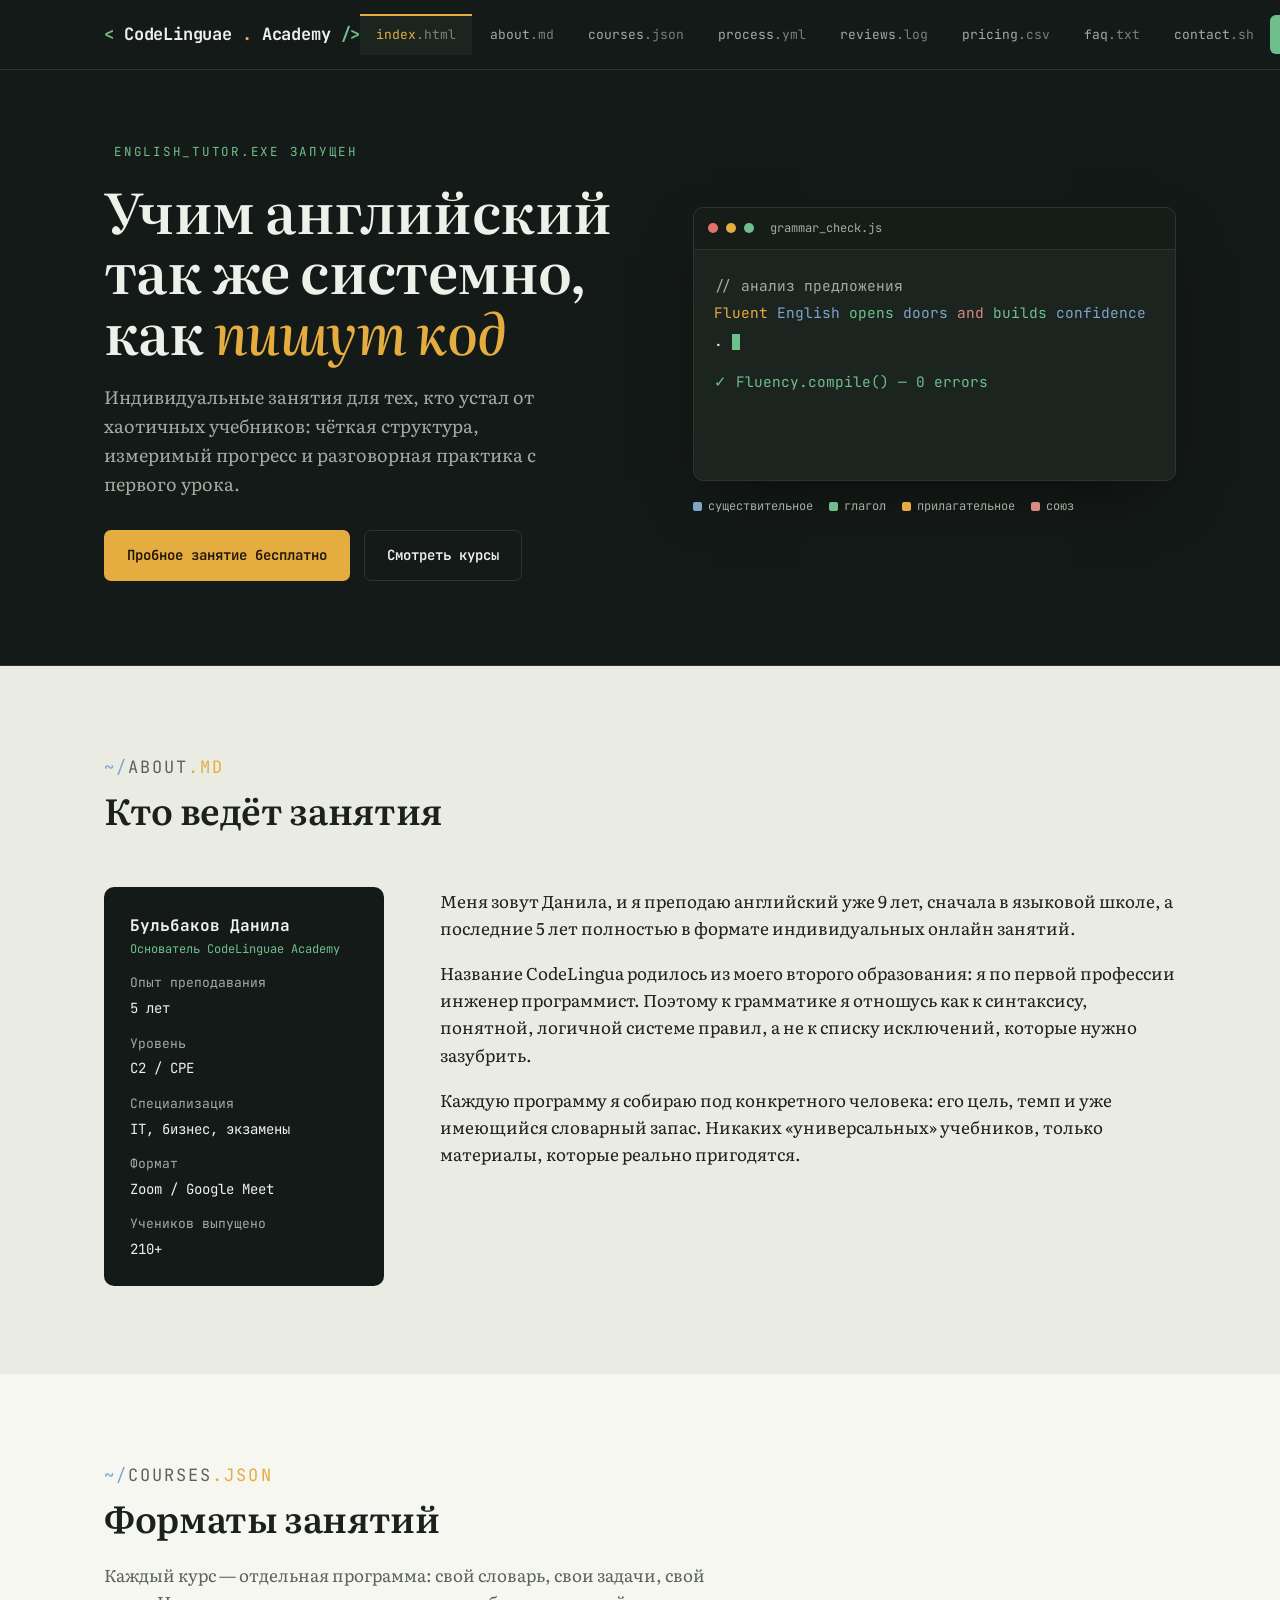
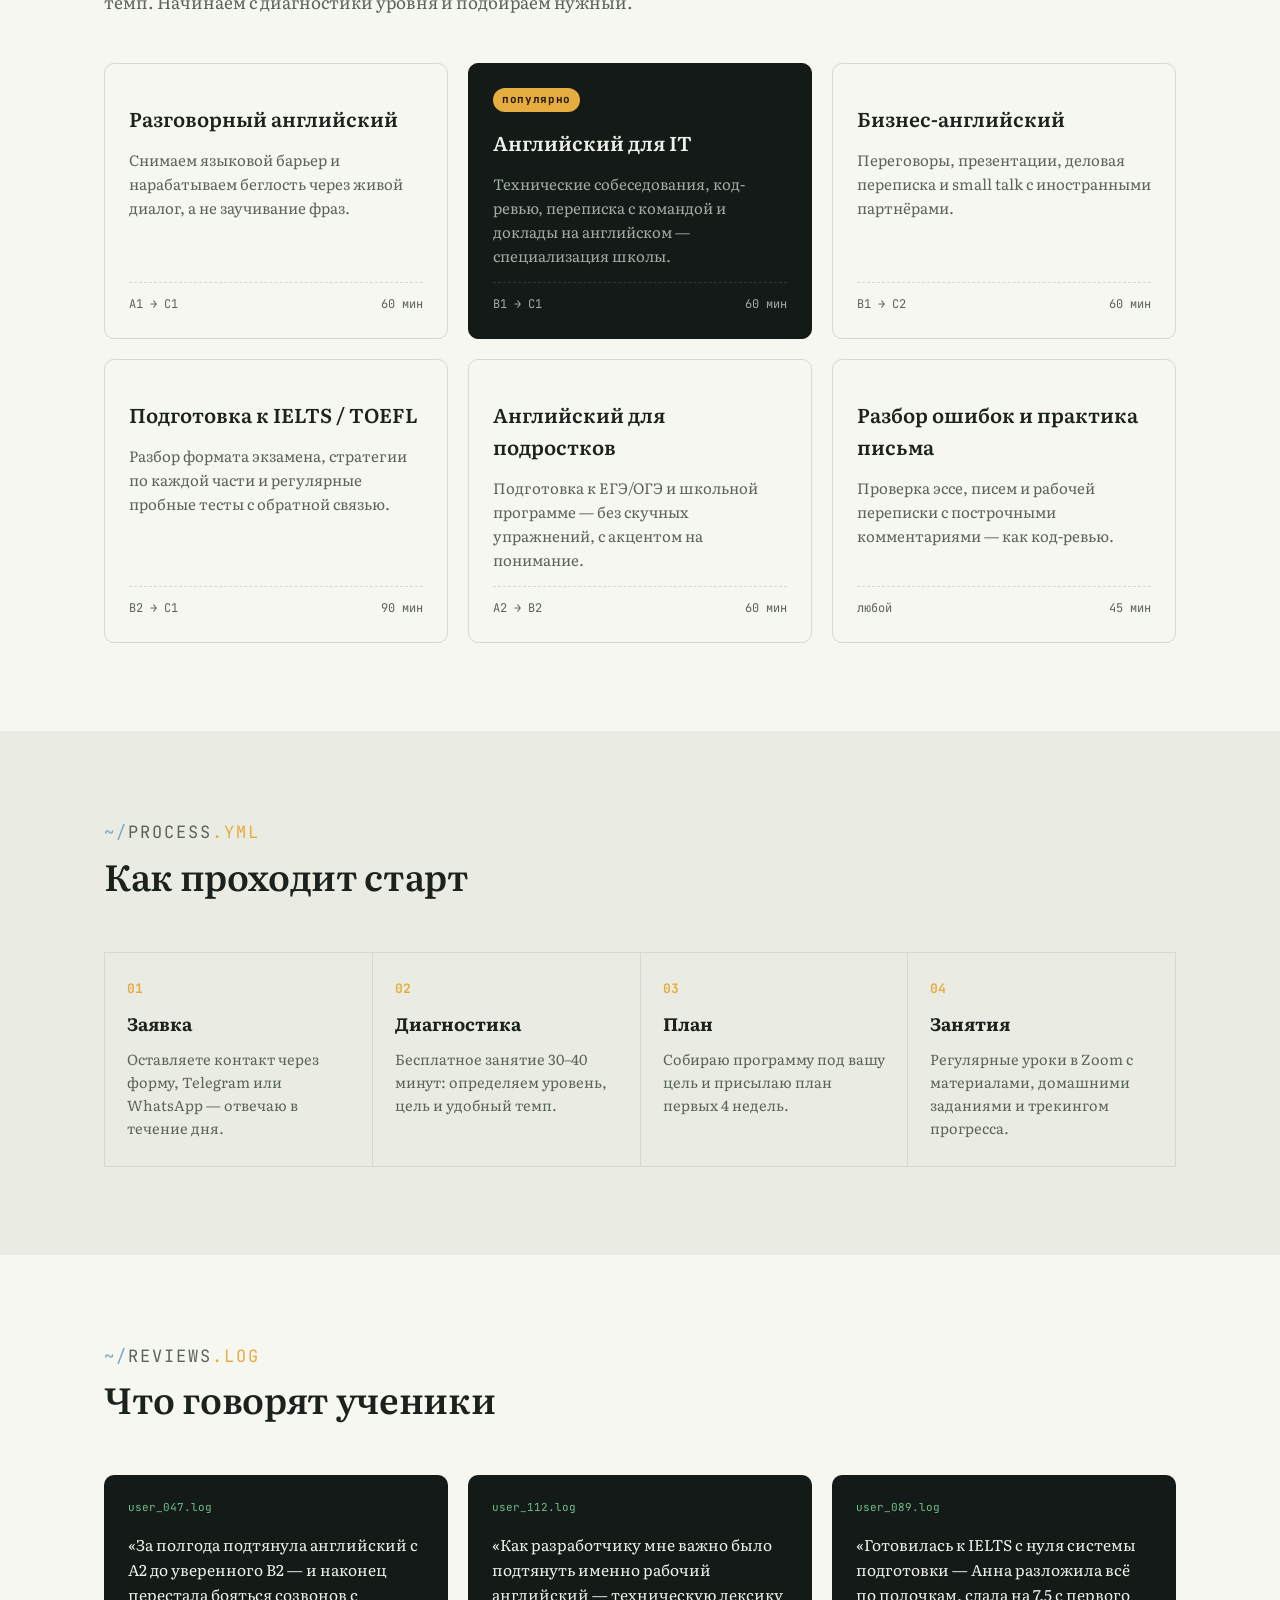
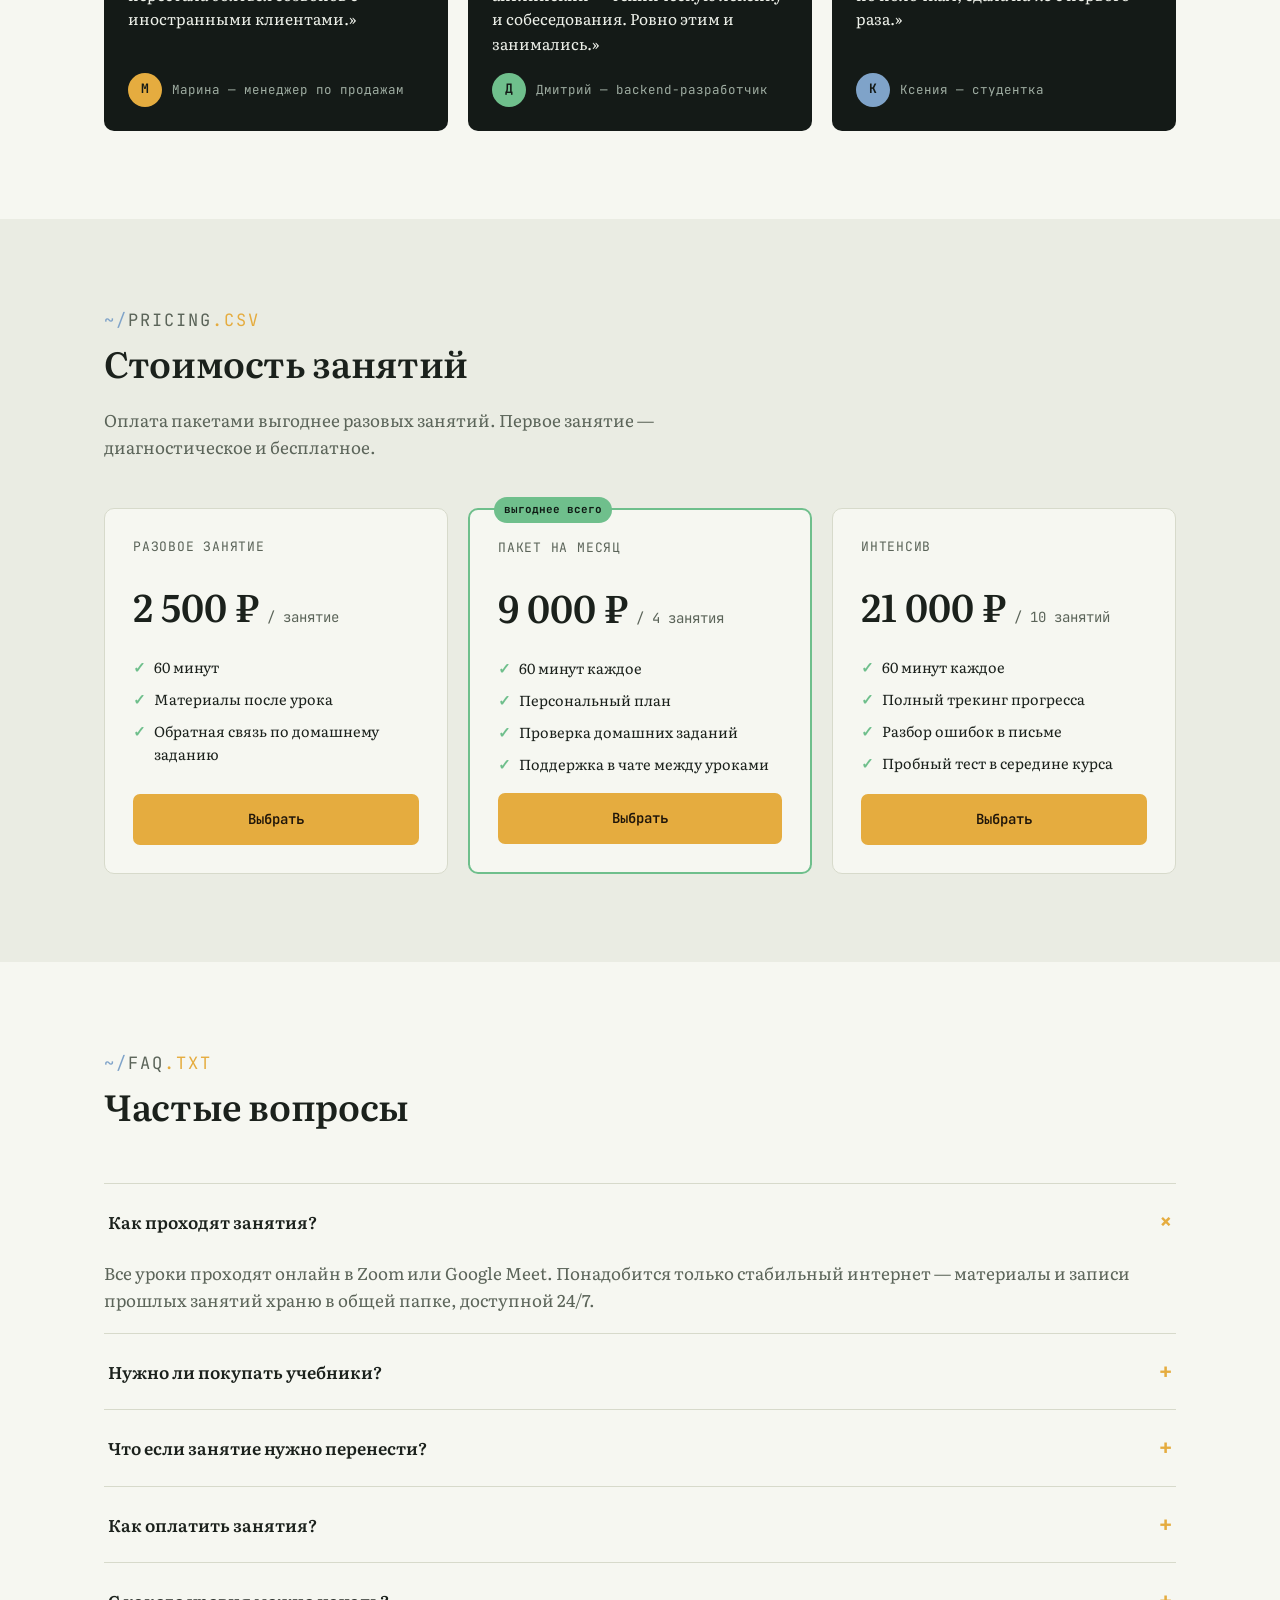
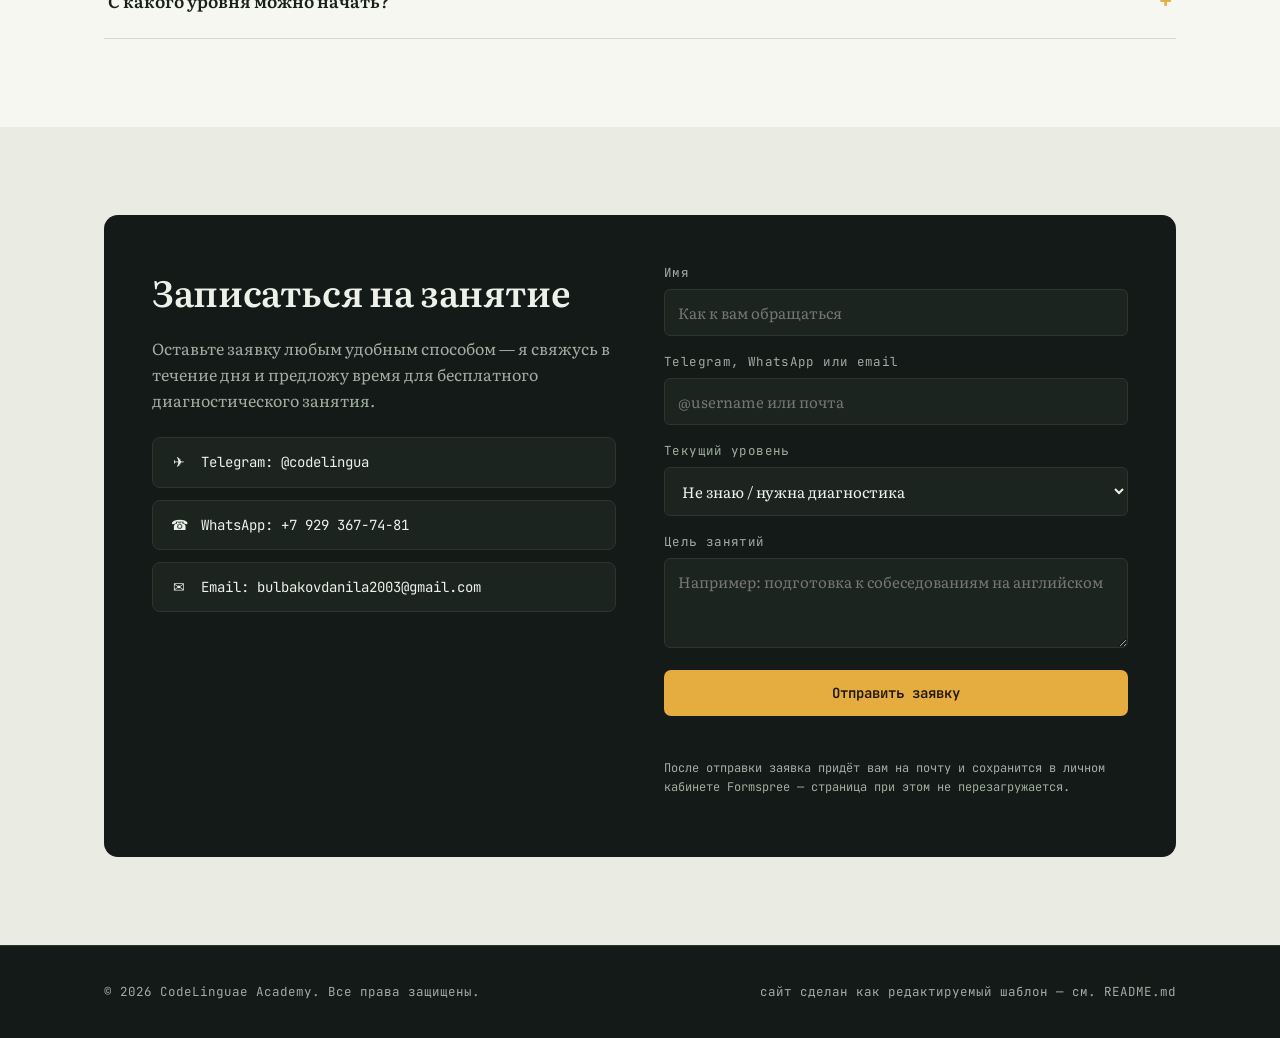
==== index.html @ c3e5e793 "I have changes index and app files" ====
<!DOCTYPE html>
<html lang="ru">
<head>
    <meta charset="UTF-8">
    <meta name="viewport" content="width=device-width, initial-scale=1.0">
    <title>CodeLingua Academy — английский язык с репетитором</title>
    <meta name="description" content="CodeLinguae Academy — индивидуальные занятия английским языком. Разговорный, бизнес-английский, подготовка к экзаменам и английский для IT-специалистов.">
    <link rel="icon" href="data:image/svg+xml,<svg xmlns=%22http://www.w3.org/2000/svg%22 viewBox=%220 0 100 100%22><text y=%22.9em%22 font-size=%2290%22>&#60;/&#62;</text></svg>">
    <link rel="preconnect" href="https://fonts.googleapis.com">
    <link rel="preconnect" href="https://fonts.gstatic.com" crossorigin>
    <link href="https://fonts.googleapis.com/css2?family=JetBrains+Mono:wght@400;500;600;700;800&family=Literata:ital,opsz,wght@0,18..144,400;0,18..144,500;0,18..144,600;1,18..144,400&display=swap" rel="stylesheet">

    <link rel="stylesheet" href="css/styles.css">
</head>
<body>

<!-- =====================================================================
     HEADER
     ===================================================================== -->
<header>
    <div class="nav-inner">
        <a href="#top" class="logo"><span class="bracket">&lt;</span>CodeLinguae<span class="dot">.</span>Academy<span class="bracket">/&gt;</span></a>
        <ul class="tabs" id="tabs">
            <li><a href="#top" class="active">index<span class="ext">.html</span></a></li>
            <li><a href="#about">about<span class="ext">.md</span></a></li>
            <li><a href="#courses">courses<span class="ext">.json</span></a></li>
            <li><a href="#process">process<span class="ext">.yml</span></a></li>
            <li><a href="#reviews">reviews<span class="ext">.log</span></a></li>
            <li><a href="#pricing">pricing<span class="ext">.csv</span></a></li>
            <li><a href="#faq">faq<span class="ext">.txt</span></a></li>
            <li><a href="#contact">contact<span class="ext">.sh</span></a></li>
        </ul>
        <a href="#contact" class="nav-cta">Записаться →</a>
        <button class="burger" id="burger" aria-label="Открыть меню" aria-expanded="false">
            <svg viewBox="0 0 24 24" fill="none" stroke="currentColor" stroke-width="2"><line x1="4" y1="7" x2="20" y2="7"/><line x1="4" y1="12" x2="20" y2="12"/><line x1="4" y1="17" x2="20" y2="17"/></svg>
        </button>
    </div>
</header>

<!-- =====================================================================
     HERO
     ===================================================================== -->
<section class="hero" id="top">
    <div class="wrap hero-grid">
        <div>
            <p class="eyebrow">english_tutor.exe запущен</p>
            <h1 id="heroTitle"></h1>
            <p class="lede" id="heroLede"></p>
            <div class="hero-ctas">
                <a href="#contact" class="btn btn-primary">Пробное занятие бесплатно</a>
                <a href="#courses" class="btn btn-ghost">Смотреть курсы</a>
            </div>
        </div>

        <div>
            <div class="term">
                <div class="term-bar">
                    <span class="term-dot" style="background:#e5716a"></span>
                    <span class="term-dot" style="background:#e5ac3f"></span>
                    <span class="term-dot" style="background:#6fbf8c"></span>
                    <span class="fname">grammar_check.js</span>
                </div>
                <div class="term-body" id="termBody">
                    <!-- заполняется через JS: parseSentence(...) -->
                </div>
            </div>
            <div class="legend">
                <span><i style="background:var(--blue)"></i> существительное</span>
                <span><i style="background:var(--green)"></i> глагол</span>
                <span><i style="background:var(--amber)"></i> прилагательное</span>
                <span><i style="background:var(--rose)"></i> союз</span>
            </div>
        </div>
    </div>
</section>

<!-- =====================================================================
     ABOUT
     ===================================================================== -->
<section id="about">
    <div class="wrap">
        <div class="section-head reveal">
            <p class="section-tag"><span class="path">~/</span>about<span class="ext">.md</span></p>
            <h2>Кто ведёт занятия</h2>
        </div>
        <div class="about-grid">
            <div class="about-card reveal" id="aboutCard">
                <!-- заполняется из CONFIG.tutor -->
            </div>
            <div class="about-body reveal" id="aboutBody">
                <!-- заполняется из CONFIG.about.paragraphs -->
            </div>
        </div>
    </div>
</section>

<!-- =====================================================================
     COURSES
     ===================================================================== -->
<section class="section-alt" id="courses">
    <div class="wrap">
        <div class="section-head reveal">
            <p class="section-tag"><span class="path">~/</span>courses<span class="ext">.json</span></p>
            <h2>Форматы занятий</h2>
            <p>Каждый курс — отдельная программа: свой словарь, свои задачи, свой темп. Начинаем с диагностики уровня и подбираем нужный.</p>
        </div>
        <div class="course-grid" id="courseGrid">
            <!-- карточки генерируются из CONFIG.courses -->
        </div>
    </div>
</section>

<!-- =====================================================================
     PROCESS
     ===================================================================== -->
<section id="process">
    <div class="wrap">
        <div class="section-head reveal">
            <p class="section-tag"><span class="path">~/</span>process<span class="ext">.yml</span></p>
            <h2>Как проходит старт</h2>
        </div>
        <div class="steps" id="stepsGrid">
            <!-- шаги генерируются из CONFIG.steps -->
        </div>
    </div>
</section>

<!-- =====================================================================
     REVIEWS
     ===================================================================== -->
<section class="section-alt" id="reviews">
    <div class="wrap">
        <div class="section-head reveal">
            <p class="section-tag"><span class="path">~/</span>reviews<span class="ext">.log</span></p>
            <h2>Что говорят ученики</h2>
        </div>
        <div class="review-grid" id="reviewGrid">
            <!-- карточки генерируются из CONFIG.reviews -->
        </div>
    </div>
</section>

<!-- =====================================================================
     PRICING
     ===================================================================== -->
<section id="pricing">
    <div class="wrap">
        <div class="section-head reveal">
            <p class="section-tag"><span class="path">~/</span>pricing<span class="ext">.csv</span></p>
            <h2>Стоимость занятий</h2>
            <p>Оплата пакетами выгоднее разовых занятий. Первое занятие — диагностическое и бесплатное.</p>
        </div>
        <div class="price-grid" id="priceGrid">
            <!-- карточки генерируются из CONFIG.plans -->
        </div>
    </div>
</section>

<!-- =====================================================================
     FAQ
     ===================================================================== -->
<section class="section-alt" id="faq">
    <div class="wrap">
        <div class="section-head reveal">
            <p class="section-tag"><span class="path">~/</span>faq<span class="ext">.txt</span></p>
            <h2>Частые вопросы</h2>
        </div>
        <div class="faq-list" id="faqList">
            <!-- генерируются из CONFIG.faq -->
        </div>
    </div>
</section>

<!-- =====================================================================
     CONTACT
     ===================================================================== -->
<section id="contact">
    <div class="wrap">
        <div class="contact-wrap reveal">
            <div class="contact-info">
                <h2>Записаться на занятие</h2>
                <p id="contactLede"></p>
                <div class="contact-channels" id="contactChannels">
                    <!-- генерируются из CONFIG.contact.channels -->
                </div>
            </div>
            <div>
                <form id="bookingForm" action="https://formspree.io/f/mrewvoja" method="POST">
                    <div class="form-group">
                        <label for="f-name">Имя</label>
                        <input id="f-name" name="name" type="text" required placeholder="Как к вам обращаться">
                    </div>
                    <div class="form-group">
                        <label for="f-contact">Telegram, WhatsApp или email</label>
                        <input id="f-contact" name="contact" type="text" required placeholder="@username или почта">
                    </div>
                    <div class="form-group">
                        <label for="f-level">Текущий уровень</label>
                        <select id="f-level" name="level">
                            <option value="Не знаю / нужна диагностика">Не знаю / нужна диагностика</option>
                            <option value="Начинающий (A1–A2)">Начинающий (A1–A2)</option>
                            <option value="Средний (B1–B2)">Средний (B1–B2)</option>
                            <option value="Продвинутый (C1–C2)">Продвинутый (C1–C2)</option>
                        </select>
                    </div>
                    <div class="form-group">
                        <label for="f-msg">Цель занятий</label>
                        <textarea id="f-msg" name="message" placeholder="Например: подготовка к собеседованиям на английском"></textarea>
                    </div>
                    <button type="submit" class="btn btn-primary" style="width:100%; justify-content:center;">Отправить заявку</button>
                    <p class="form-status" id="formStatus"></p>
                    <p class="form-note">После отправки заявка придёт вам на почту и сохранится в личном кабинете Formspree — страница при этом не перезагружается.</p>
                </form>
            </div>
        </div>
    </div>
</section>

<footer>
    <div class="wrap footer-inner">
        <span id="footerName"></span>
        <span>сайт сделан как редактируемый шаблон — см. <span class="mono">README.md</span></span>
    </div>
</footer>

<script src="js/config.js"></script>
<script src="js/app.js"></script>
</body>
</html>
---- css/styles.css ----
/* =========================================================================
   CodeLinguae Academy — стили сайта
   Цветовые переменные и переменные шрифтов собраны в начале —
   их удобно менять, не трогая остальной код.
   ========================================================================= */
:root{
    /* --- цвета --- */
    --ink:        #141a17;   /* основной тёмный фон */
    --ink-panel:  #1c2420;   /* фон панелей/карточек на тёмном фоне */
    --ink-line:   #2c362f;   /* линии-разделители на тёмном фоне */
    --paper:      #eaece3;   /* светлый фон секций */
    --paper-card: #f6f7f1;   /* карточки на светлом фоне */
    --paper-line: #d7dacb;   /* линии-разделители на светлом фоне */
    --text-on-ink:    #eef1ea;
    --text-on-ink-mut:#9fada2;
    --text-on-paper:  #1b211c;
    --text-on-paper-mut:#5b6459;

    --amber: #e5ac3f;  /* строки/CTA — как строковый литерал в редакторе */
    --green: #6fbf8c;  /* глаголы/успех */
    --blue:  #7fa3c9;  /* существительные/ссылки */
    --rose:  #d98a82;  /* предупреждения/акцент для ошибок в демо */

    /* --- шрифты --- */
    --font-mono: 'JetBrains Mono', ui-monospace, monospace;
    --font-serif: 'Literata', Georgia, serif;

    --radius: 10px;
    --maxw: 1120px;
}

*{box-sizing:border-box;}
html{scroll-behavior:smooth;}
body{
    margin:0;
    background:var(--paper);
    color:var(--text-on-paper);
    font-family:var(--font-serif);
    font-size:17px;
    line-height:1.6;
    -webkit-font-smoothing:antialiased;
}
@media (prefers-reduced-motion: reduce){
    html{scroll-behavior:auto;}
    *{animation-duration:0.001ms !important; animation-iteration-count:1 !important; transition-duration:0.001ms !important;}
}

a{color:inherit;}
img{max-width:100%;display:block;}
.wrap{max-width:var(--maxw); margin:0 auto; padding:0 24px;}
.mono{font-family:var(--font-mono);}
button, input, textarea, select{font-family:inherit; font-size:inherit;}

::selection{background:var(--amber); color:#141a17;}

/* focus visibility for keyboard users */
a:focus-visible, button:focus-visible, input:focus-visible, textarea:focus-visible{
    outline:2px solid var(--green);
    outline-offset:3px;
}

/* ---------------------------------------------------------------------
   Header / nav — стилизовано под вкладки открытых файлов в редакторе
   --------------------------------------------------------------------- */
header{
    position:sticky; top:0; z-index:50;
    background:var(--ink);
    border-bottom:1px solid var(--ink-line);
}
.nav-inner{
    display:flex; align-items:center; justify-content:space-between;
    padding:14px 24px;
    max-width:var(--maxw); margin:0 auto;
}
.logo{
    display:flex; align-items:center; gap:10px;
    color:var(--text-on-ink);
    font-family:var(--font-mono);
    font-weight:700;
    font-size:17px;
    text-decoration:none;
    letter-spacing:-0.01em;
}
.logo .bracket{color:var(--green);}
.logo .dot{color:var(--amber);}

.tabs{display:flex; gap:2px; list-style:none; margin:0; padding:0;}
.tabs li a{
    display:block;
    padding:9px 16px;
    font-family:var(--font-mono);
    font-size:13px;
    color:var(--text-on-ink-mut);
    text-decoration:none;
    border-top:2px solid transparent;
    transition:color .15s ease, background .15s ease, border-color .15s ease;
    white-space:nowrap;
}
.tabs li a:hover{color:var(--text-on-ink); background:var(--ink-panel);}
.tabs li a.active{color:var(--amber); background:var(--ink-panel); border-top-color:var(--amber);}
.tabs li a .ext{color:var(--text-on-ink-mut); opacity:.7;}

.nav-cta{
    display:inline-flex; align-items:center; gap:8px;
    font-family:var(--font-mono); font-size:13px; font-weight:600;
    color:#141a17; background:var(--green);
    padding:9px 16px; border-radius:6px; text-decoration:none;
    white-space:nowrap;
    transition:transform .15s ease, box-shadow .15s ease;
}
.nav-cta:hover{transform:translateY(-1px); box-shadow:0 4px 14px rgba(111,191,140,.35);}

.burger{display:none; background:none; border:none; color:var(--text-on-ink); cursor:pointer; padding:8px;}
.burger svg{width:24px; height:24px;}

@media (max-width:860px){
    .tabs{
        position:fixed; inset:57px 0 0 0; z-index:40;
        flex-direction:column; background:var(--ink);
        padding:8px; gap:4px;
        transform:translateX(100%);
        transition:transform .25s ease;
        overflow-y:auto;
    }
    .tabs.open{transform:translateX(0);}
    .tabs li a{padding:14px 16px; font-size:15px; border-top:none; border-left:2px solid transparent;}
    .tabs li a.active{border-left-color:var(--amber); border-top-color:transparent;}
    .burger{display:block;}
    .nav-cta{display:none;}
}

/* ---------------------------------------------------------------------
   Hero — "терминал", в котором печатается разбор предложения
   --------------------------------------------------------------------- */
.hero{
    background:var(--ink); color:var(--text-on-ink);
    padding:72px 0 84px;
    border-bottom:1px solid var(--ink-line);
}
.hero-grid{
    display:grid; grid-template-columns:1.05fr 0.95fr; gap:56px; align-items:center;
}
@media (max-width:900px){ .hero-grid{grid-template-columns:1fr; gap:40px;} }

.eyebrow{
    font-family:var(--font-mono); font-size:12.5px; letter-spacing:.14em; text-transform:uppercase;
    color:var(--green); margin:0 0 18px; display:flex; align-items:center; gap:10px;
}
.eyebrow::before{content:""; color:var(--text-on-ink-mut);}

.hero h1{
    font-family:var(--font-serif); font-weight:600; font-style:normal;
    font-size:clamp(34px, 4.6vw, 56px); line-height:1.08; letter-spacing:-0.01em;
    margin:0 0 22px;
}
.hero h1 em{font-style:italic; color:var(--amber); font-weight:500;}

.hero p.lede{
    font-size:18px; color:var(--text-on-ink-mut); max-width:46ch; margin:0 0 32px;
}

.hero-ctas{display:flex; gap:14px; flex-wrap:wrap;}
.btn{
    display:inline-flex; align-items:center; gap:8px;
    font-family:var(--font-mono); font-weight:600; font-size:14px;
    padding:13px 22px; border-radius:7px; text-decoration:none;
    border:1px solid transparent; cursor:pointer;
    transition:transform .15s ease, box-shadow .15s ease, background .15s ease;
}
.btn-primary{background:var(--amber); color:#20160a;}
.btn-primary:hover{transform:translateY(-1px); box-shadow:0 6px 18px rgba(229,172,63,.3);}
.btn-ghost{background:transparent; border-color:var(--ink-line); color:var(--text-on-ink);}
.btn-ghost:hover{border-color:var(--text-on-ink-mut);}

/* terminal window */
.term{
    background:var(--ink-panel); border:1px solid var(--ink-line); border-radius:10px;
    overflow:hidden; box-shadow:0 24px 60px -20px rgba(0,0,0,.55);
}
.term-bar{
    display:flex; align-items:center; gap:8px;
    padding:11px 14px; background:#161d19; border-bottom:1px solid var(--ink-line);
}
.term-dot{width:10px; height:10px; border-radius:50%;}
.term-bar .fname{
    margin-left:8px; font-family:var(--font-mono); font-size:12px; color:var(--text-on-ink-mut);
}
.term-body{
    padding:22px 20px 26px; font-family:var(--font-mono); font-size:14.5px; line-height:1.9;
    min-height:230px;
}
.term-line{white-space:pre-wrap; word-break:break-word;}
.term-comment{color:var(--text-on-ink-mut);}
.tok-noun{color:var(--blue);}
.tok-verb{color:var(--green);}
.tok-adj{color:var(--amber);}
.tok-conj{color:var(--rose);}
.cursor{display:inline-block; width:8px; height:1.1em; background:var(--green); vertical-align:text-bottom; animation:blink 1s step-end infinite;}
@keyframes blink{50%{opacity:0;}}
.term-output{color:var(--green); margin-top:14px;}
.term-output.hidden{display:none;}

/* legend under terminal */
.legend{display:flex; gap:16px; flex-wrap:wrap; margin-top:16px; font-family:var(--font-mono); font-size:12px; color:var(--text-on-ink-mut);}
.legend span{display:inline-flex; align-items:center; gap:6px;}
.legend i{width:9px; height:9px; border-radius:2px; display:inline-block;}

/* ---------------------------------------------------------------------
   Section scaffolding
   --------------------------------------------------------------------- */
section{padding:88px 0;}
.section-alt{background:var(--paper-card);}
.section-head{max-width:640px; margin:0 0 48px;}
.section-tag{
    font-family:var(--font-mono); font-size:12.5px; letter-spacing:.12em; text-transform:uppercase;
    color:var(--text-on-paper-mut); margin:0 0 12px;
}
.section-tag .path{color:var(--blue);}
.section-tag .ext{color:var(--amber);}
h2{
    font-family:var(--font-serif); font-weight:600; font-size:clamp(26px,3vw,36px);
    margin:0 0 14px; letter-spacing:-0.01em;
}
.section-head p{color:var(--text-on-paper-mut); font-size:17px; margin:0;}

/* ---------------------------------------------------------------------
   About
   --------------------------------------------------------------------- */
.about-grid{display:grid; grid-template-columns:280px 1fr; gap:56px;}
@media (max-width:780px){.about-grid{grid-template-columns:1fr;}}
.about-card{
    background:var(--ink); color:var(--text-on-ink); border-radius:var(--radius);
    padding:26px; font-family:var(--font-mono); font-size:13px;
}
.about-card dt{color:var(--text-on-ink-mut); margin-top:14px;}
.about-card dt:first-child{margin-top:0;}
.about-card dd{margin:3px 0 0; color:var(--text-on-ink); font-size:14px;}
.about-body p{margin:0 0 18px; font-size:17px;}
.about-body p:last-child{margin-bottom:0;}

/* ---------------------------------------------------------------------
   Courses — карточки как файлы в проекте
   --------------------------------------------------------------------- */
.course-grid{display:grid; grid-template-columns:repeat(3,1fr); gap:20px;}
@media (max-width:900px){.course-grid{grid-template-columns:repeat(2,1fr);}}
@media (max-width:620px){.course-grid{grid-template-columns:1fr;}}
.course-card{
    background:var(--paper-card); border:1px solid var(--paper-line); border-radius:var(--radius);
    padding:24px; display:flex; flex-direction:column; gap:14px;
    transition:transform .18s ease, box-shadow .18s ease, border-color .18s ease;
}
.course-card:hover{transform:translateY(-3px); box-shadow:0 16px 32px -18px rgba(20,26,23,.25); border-color:var(--green);}
.course-card.featured{
    background:var(--ink); color:var(--text-on-ink); border-color:var(--ink);
}
.course-card.featured .course-title, .course-card.featured .course-desc{color:var(--text-on-ink);}
.course-card.featured .course-desc{color:var(--text-on-ink-mut);}
.course-badge{
    align-self:flex-start; font-family:var(--font-mono); font-size:11px; letter-spacing:.06em;
    padding:3px 9px; border-radius:20px; background:var(--amber); color:#20160a; font-weight:700;
}
.course-icon{font-family:var(--font-mono); font-size:13px; color:var(--green);}
.course-title{font-family:var(--font-serif); font-weight:600; font-size:20px; margin:0;}
.course-desc{color:var(--text-on-paper-mut); font-size:15px; margin:0; flex-grow:1;}
.course-meta{
    font-family:var(--font-mono); font-size:12px; color:var(--text-on-paper-mut);
    display:flex; justify-content:space-between; border-top:1px dashed var(--paper-line); padding-top:12px;
}
.course-card.featured .course-meta{border-top-color:var(--ink-line); color:var(--text-on-ink-mut);}

/* ---------------------------------------------------------------------
   Process — шаги (реальная последовательность → нумерация уместна)
   --------------------------------------------------------------------- */
.steps{display:grid; grid-template-columns:repeat(4,1fr); gap:0; border-top:1px solid var(--paper-line); border-left:1px solid var(--paper-line);}
@media (max-width:820px){.steps{grid-template-columns:1fr 1fr;}}
@media (max-width:520px){.steps{grid-template-columns:1fr;}}
.step{
    padding:26px 22px; border-right:1px solid var(--paper-line); border-bottom:1px solid var(--paper-line);
    position:relative;
}
.step-num{font-family:var(--font-mono); color:var(--amber); font-size:13px; font-weight:700;}
.step h3{font-family:var(--font-serif); font-size:18px; margin:10px 0 8px;}
.step p{margin:0; color:var(--text-on-paper-mut); font-size:14.5px;}

/* ---------------------------------------------------------------------
   Reviews
   --------------------------------------------------------------------- */
.review-grid{display:grid; grid-template-columns:repeat(3,1fr); gap:20px;}
@media (max-width:900px){.review-grid{grid-template-columns:1fr 1fr;}}
@media (max-width:620px){.review-grid{grid-template-columns:1fr;}}
.review-card{
    background:var(--ink); color:var(--text-on-ink); border-radius:var(--radius); padding:24px;
    display:flex; flex-direction:column; gap:16px;
}
.review-log{font-family:var(--font-mono); font-size:11px; color:var(--green);}
.review-text{font-size:15.5px; margin:0; color:var(--text-on-ink); flex-grow:1;}
.review-who{display:flex; align-items:center; gap:10px; font-family:var(--font-mono); font-size:12.5px; color:var(--text-on-ink-mut);}
.avatar{
    width:34px; height:34px; border-radius:50%; display:flex; align-items:center; justify-content:center;
    font-family:var(--font-mono); font-weight:700; font-size:13px; color:#141a17;
}

/* ---------------------------------------------------------------------
   Pricing
   --------------------------------------------------------------------- */
.price-grid{display:grid; grid-template-columns:repeat(3,1fr); gap:20px;}
@media (max-width:900px){.price-grid{grid-template-columns:1fr;}}
.price-card{
    background:var(--paper-card); border:1px solid var(--paper-line); border-radius:var(--radius);
    padding:28px; display:flex; flex-direction:column; gap:18px;
}
.price-card.reco{border-color:var(--green); border-width:2px; position:relative;}
.reco-flag{
    position:absolute; top:-13px; left:24px; background:var(--green); color:#0f1a14;
    font-family:var(--font-mono); font-size:11px; font-weight:700; padding:4px 10px; border-radius:20px;
}
.price-name{font-family:var(--font-mono); font-size:13px; letter-spacing:.06em; text-transform:uppercase; color:var(--text-on-paper-mut);}
.price-amount{font-family:var(--font-serif); font-size:38px; font-weight:600;}
.price-amount span{font-family:var(--font-mono); font-size:14px; color:var(--text-on-paper-mut); font-weight:400;}
.price-list{list-style:none; margin:0; padding:0; display:flex; flex-direction:column; gap:9px; font-size:14.5px; flex-grow:1;}
.price-list li{display:flex; gap:8px;}
.price-list li::before{content:"✓"; color:var(--green); font-weight:700;}

/* ---------------------------------------------------------------------
   FAQ — <details>/<summary>, работает без JS
   --------------------------------------------------------------------- */
.faq-list{display:flex; flex-direction:column; gap:0; border-top:1px solid var(--paper-line);}
.faq-item{border-bottom:1px solid var(--paper-line);}
.faq-item summary{
    cursor:pointer; padding:20px 4px; font-family:var(--font-serif); font-weight:600; font-size:17px;
    display:flex; justify-content:space-between; align-items:center; list-style:none; gap:16px;
}
.faq-item summary::-webkit-details-marker{display:none;}
.faq-item summary::after{
    content:"+"; font-family:var(--font-mono); color:var(--amber); font-size:22px; flex-shrink:0;
    transition:transform .2s ease;
}
.faq-item[open] summary::after{transform:rotate(45deg);}
.faq-item p{margin:0 0 20px; color:var(--text-on-paper-mut); padding-right:30px;}

/* ---------------------------------------------------------------------
   Contact
   --------------------------------------------------------------------- */
.contact-wrap{
    background:var(--ink); color:var(--text-on-ink); border-radius:14px;
    padding:48px; display:grid; grid-template-columns:1fr 1fr; gap:48px;
}
@media (max-width:820px){.contact-wrap{grid-template-columns:1fr; padding:32px 22px;}}
.contact-info h2{color:var(--text-on-ink);}
.contact-info p{color:var(--text-on-ink-mut); font-size:16px;}
.contact-channels{display:flex; flex-direction:column; gap:12px; margin-top:24px;}
.channel{
    display:flex; align-items:center; gap:12px; padding:13px 16px;
    background:var(--ink-panel); border:1px solid var(--ink-line); border-radius:8px;
    text-decoration:none; color:var(--text-on-ink); font-family:var(--font-mono); font-size:14px;
    transition:border-color .15s ease, transform .15s ease;
}
.channel:hover{border-color:var(--green); transform:translateX(3px);}
.channel .ic{width:20px; text-align:center;}

.form-group{margin-bottom:16px;}
.form-group label{
    display:block; font-family:var(--font-mono); font-size:12.5px; color:var(--text-on-ink-mut);
    margin-bottom:6px; letter-spacing:.03em;
}
.form-group input, .form-group select, .form-group textarea{
    width:100%; padding:11px 13px; background:var(--ink-panel); border:1px solid var(--ink-line);
    border-radius:6px; color:var(--text-on-ink); font-family:var(--font-serif); font-size:15px;
}
.form-group textarea{resize:vertical; min-height:90px;}
.form-group input:focus, .form-group select:focus, .form-group textarea:focus{border-color:var(--green);}
.form-note{font-family:var(--font-mono); font-size:12px; color:var(--text-on-ink-mut); margin-top:10px;}
.form-status{font-family:var(--font-mono); font-size:13px; margin-top:12px; min-height:18px;}
.form-status.ok{color:var(--green);}
.form-status.err{color:var(--rose);}

/* ---------------------------------------------------------------------
   Footer
   --------------------------------------------------------------------- */
footer{background:var(--ink); color:var(--text-on-ink-mut); padding:36px 0; border-top:1px solid var(--ink-line);}
.footer-inner{display:flex; justify-content:space-between; align-items:center; flex-wrap:wrap; gap:12px; font-family:var(--font-mono); font-size:12.5px;}
.footer-inner a{color:var(--text-on-ink-mut); text-decoration:none;}
.footer-inner a:hover{color:var(--text-on-ink);}

/* reveal-on-scroll */
.reveal{opacity:0; transform:translateY(16px); transition:opacity .6s ease, transform .6s ease;}
.reveal.in{opacity:1; transform:translateY(0);}
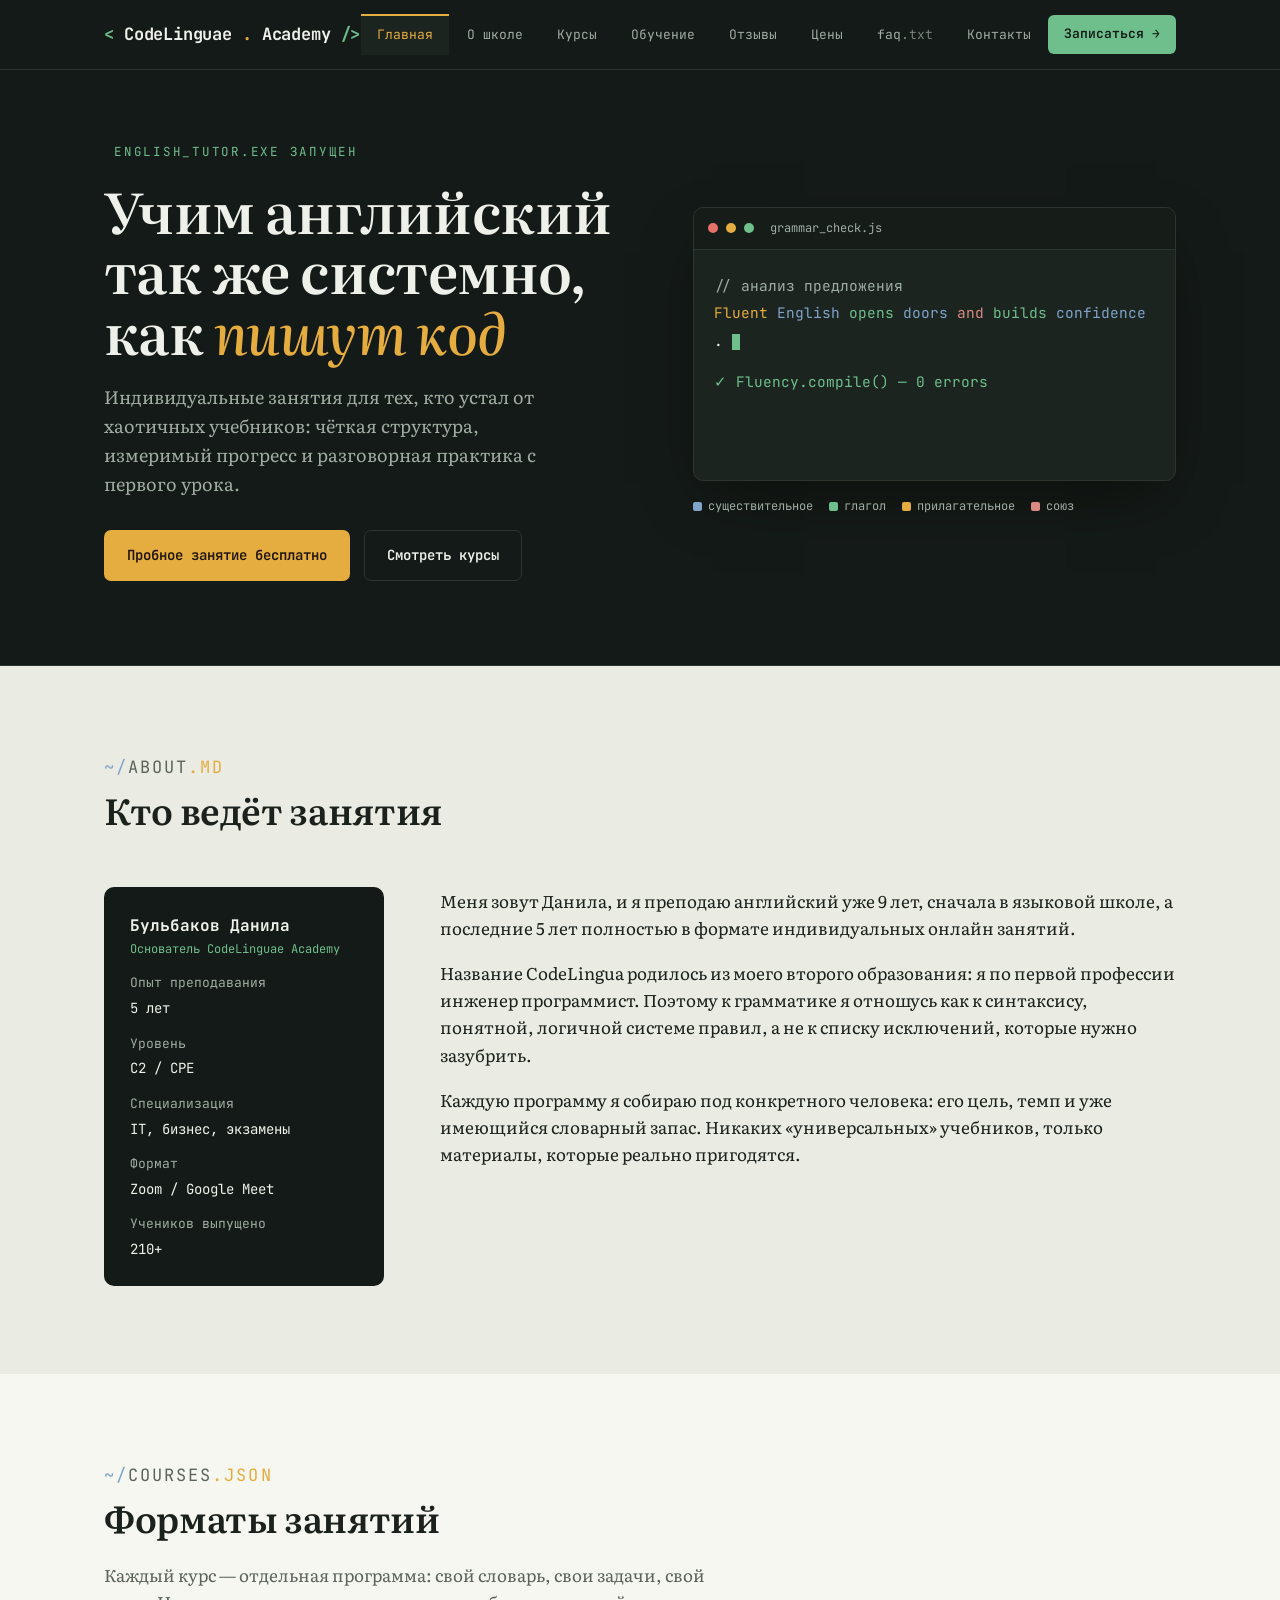
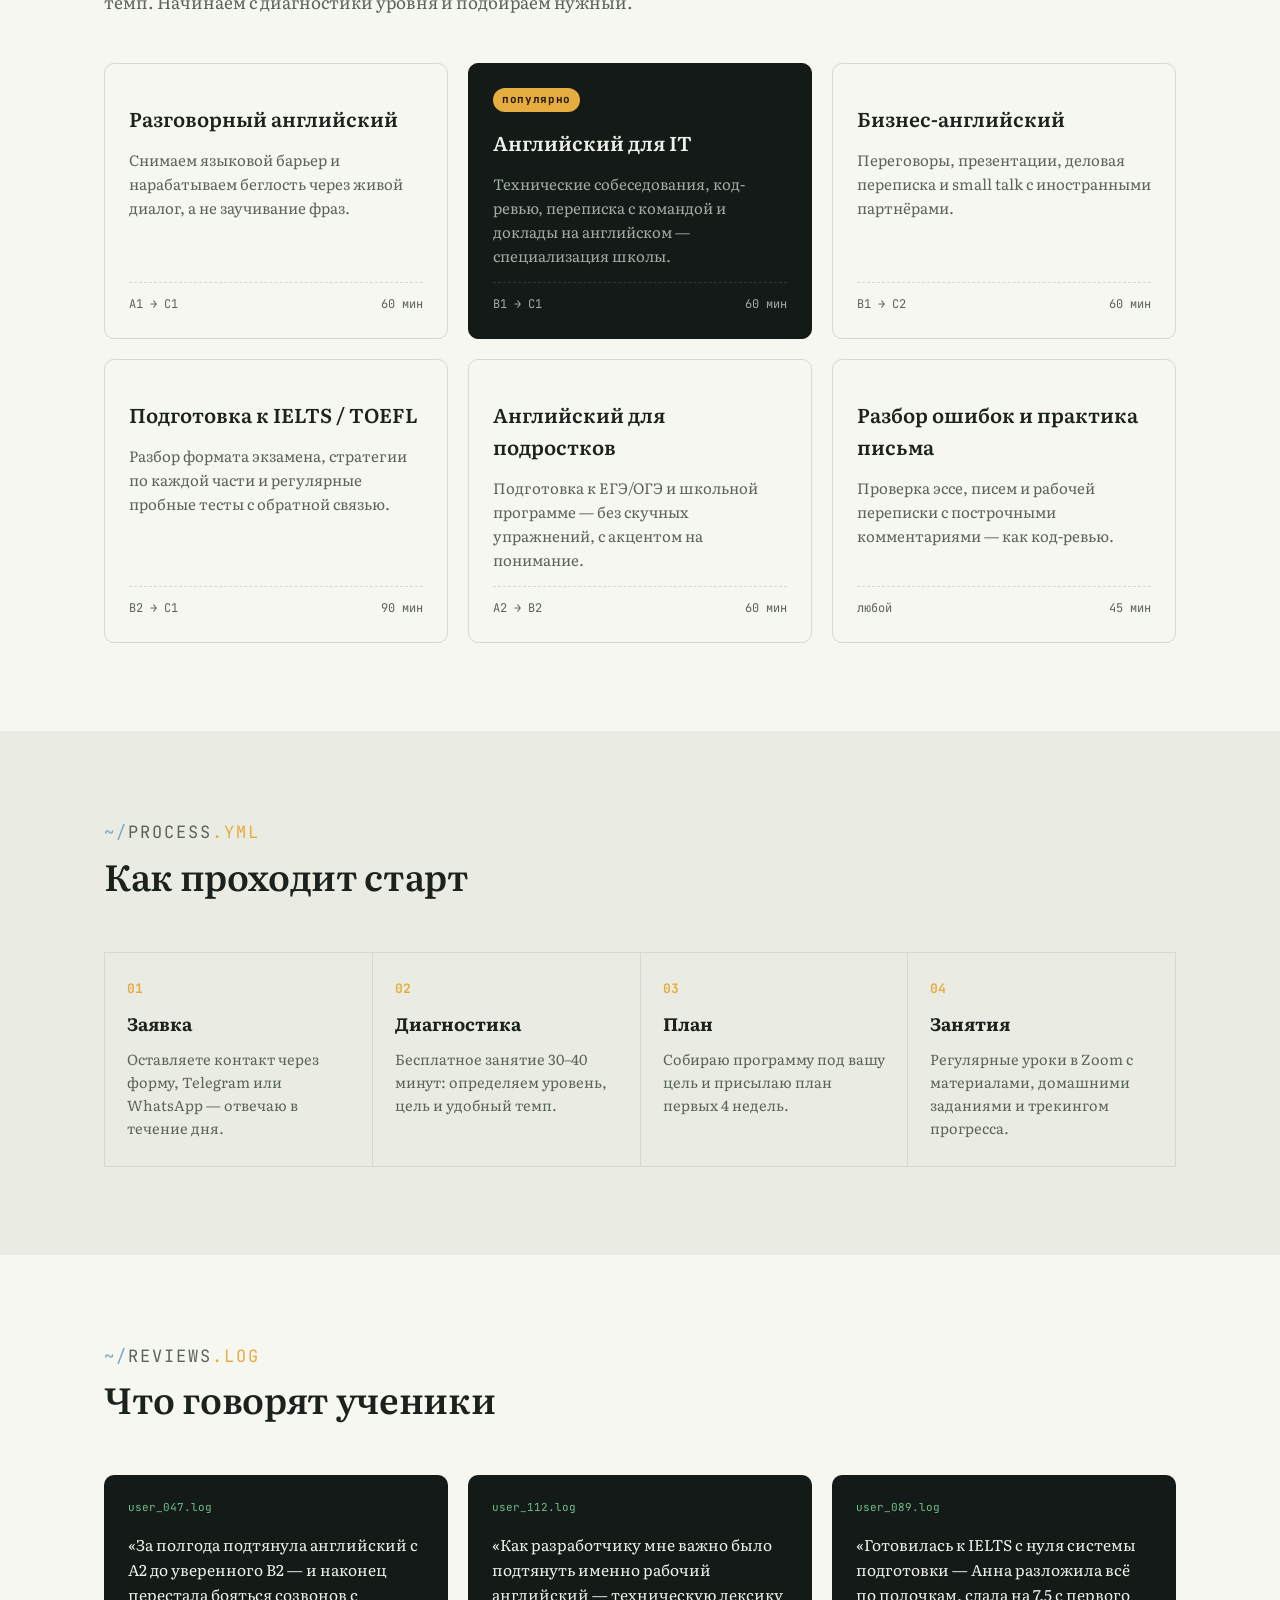
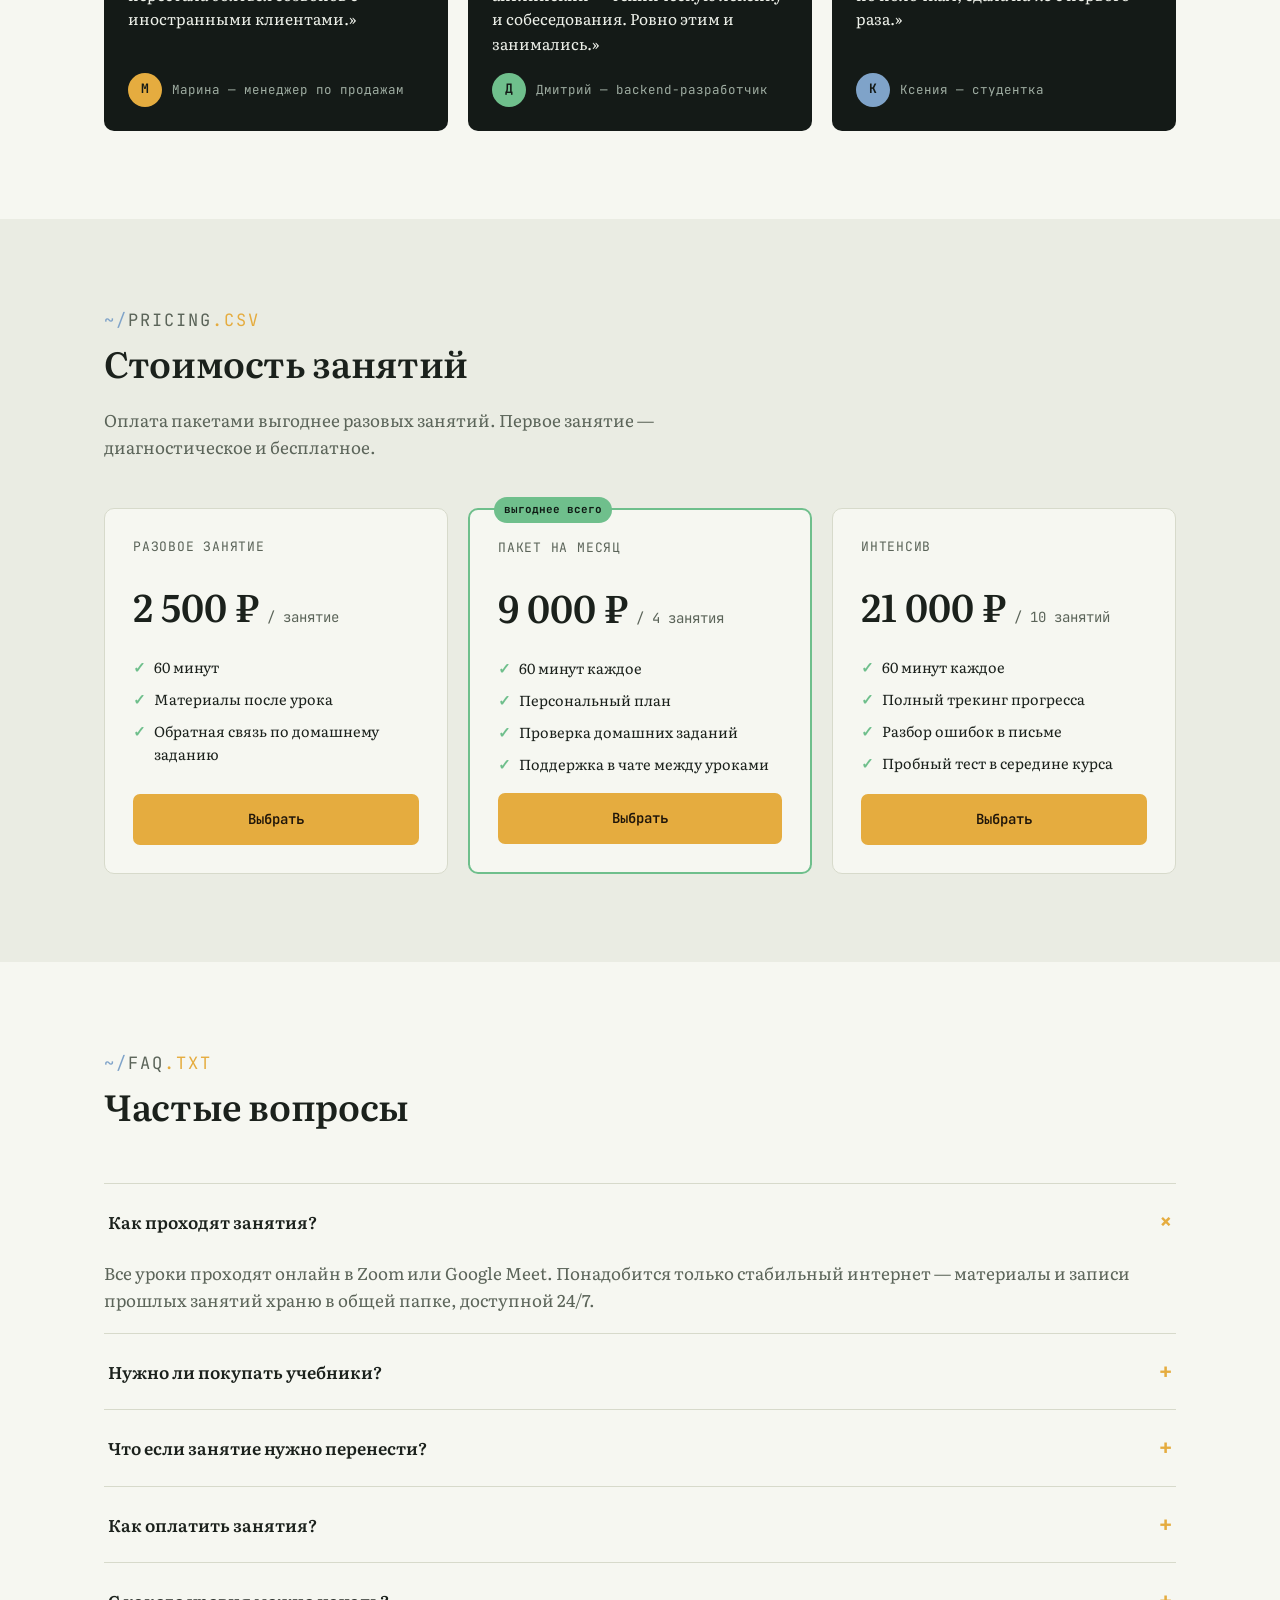
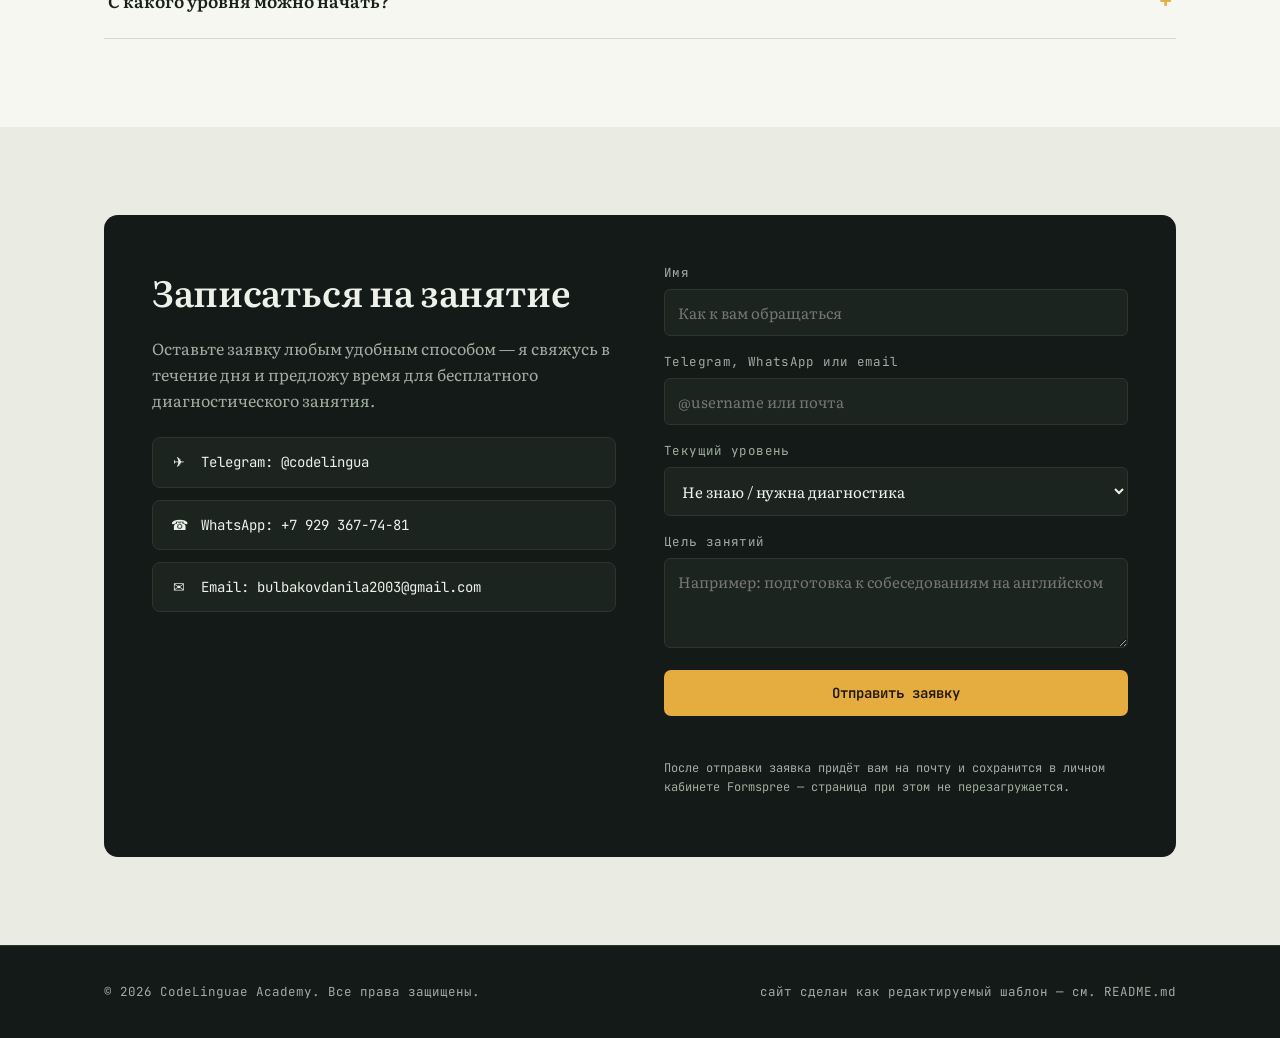
==== commit 0822d7b7: "I need to remove small next above titles" ====
--- a/index.html
+++ b/index.html
@@ -21,14 +21,14 @@
     <div class="nav-inner">
         <a href="#top" class="logo"><span class="bracket">&lt;</span>CodeLinguae<span class="dot">.</span>Academy<span class="bracket">/&gt;</span></a>
         <ul class="tabs" id="tabs">
-            <li><a href="#top" class="active">index<span class="ext">.html</span></a></li>
-            <li><a href="#about">about<span class="ext">.md</span></a></li>
-            <li><a href="#courses">courses<span class="ext">.json</span></a></li>
-            <li><a href="#process">process<span class="ext">.yml</span></a></li>
-            <li><a href="#reviews">reviews<span class="ext">.log</span></a></li>
-            <li><a href="#pricing">pricing<span class="ext">.csv</span></a></li>
+            <li><a href="#top" class="active">Главная<span class="ext"></span></a></li>
+            <li><a href="#about">О школе<span class="ext"></span></a></li>
+            <li><a href="#courses">Курсы<span class="ext"></span></a></li>
+            <li><a href="#process">Обучение<span class="ext"></span></a></li>
+            <li><a href="#reviews">Отзывы<span class="ext"></span></a></li>
+            <li><a href="#pricing">Цены<span class="ext"></span></a></li>
             <li><a href="#faq">faq<span class="ext">.txt</span></a></li>
-            <li><a href="#contact">contact<span class="ext">.sh</span></a></li>
+            <li><a href="#contact">Контакты<span class="ext"></span></a></li>
         </ul>
         <a href="#contact" class="nav-cta">Записаться →</a>
         <button class="burger" id="burger" aria-label="Открыть меню" aria-expanded="false">
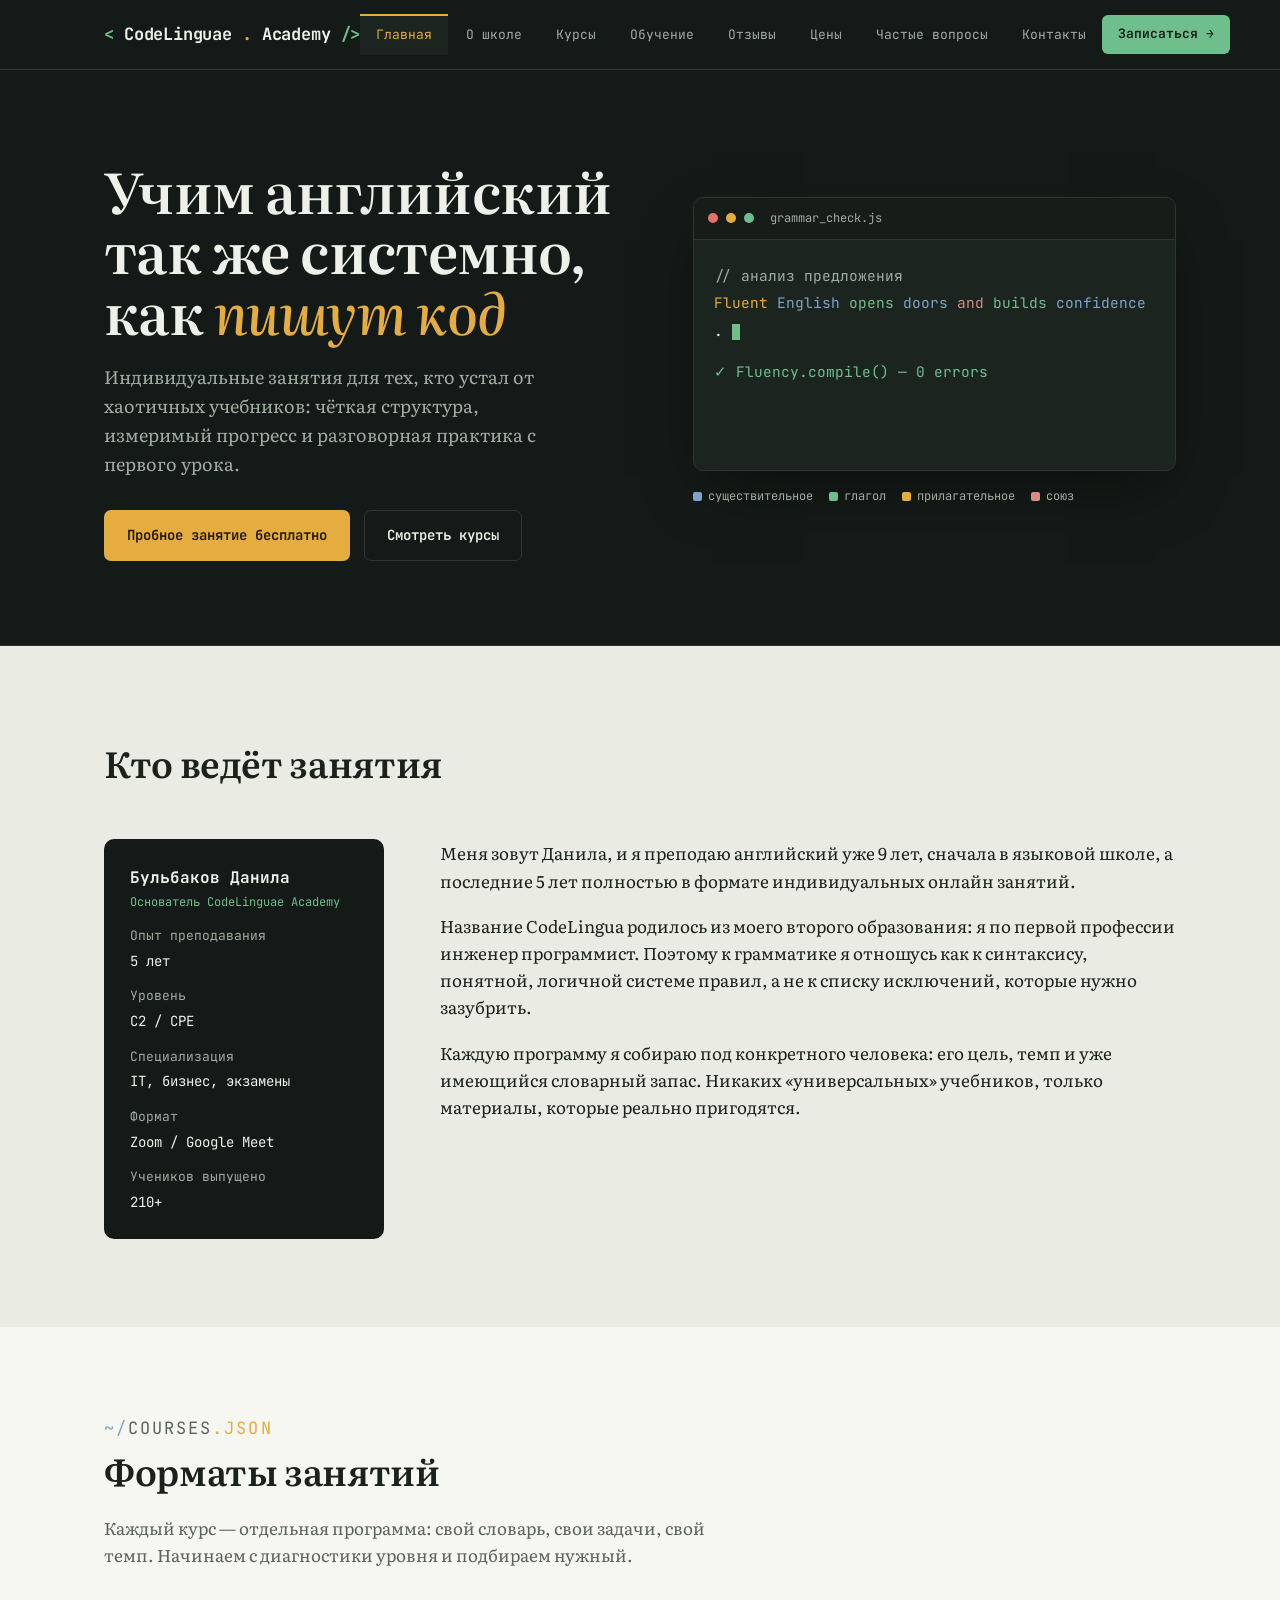
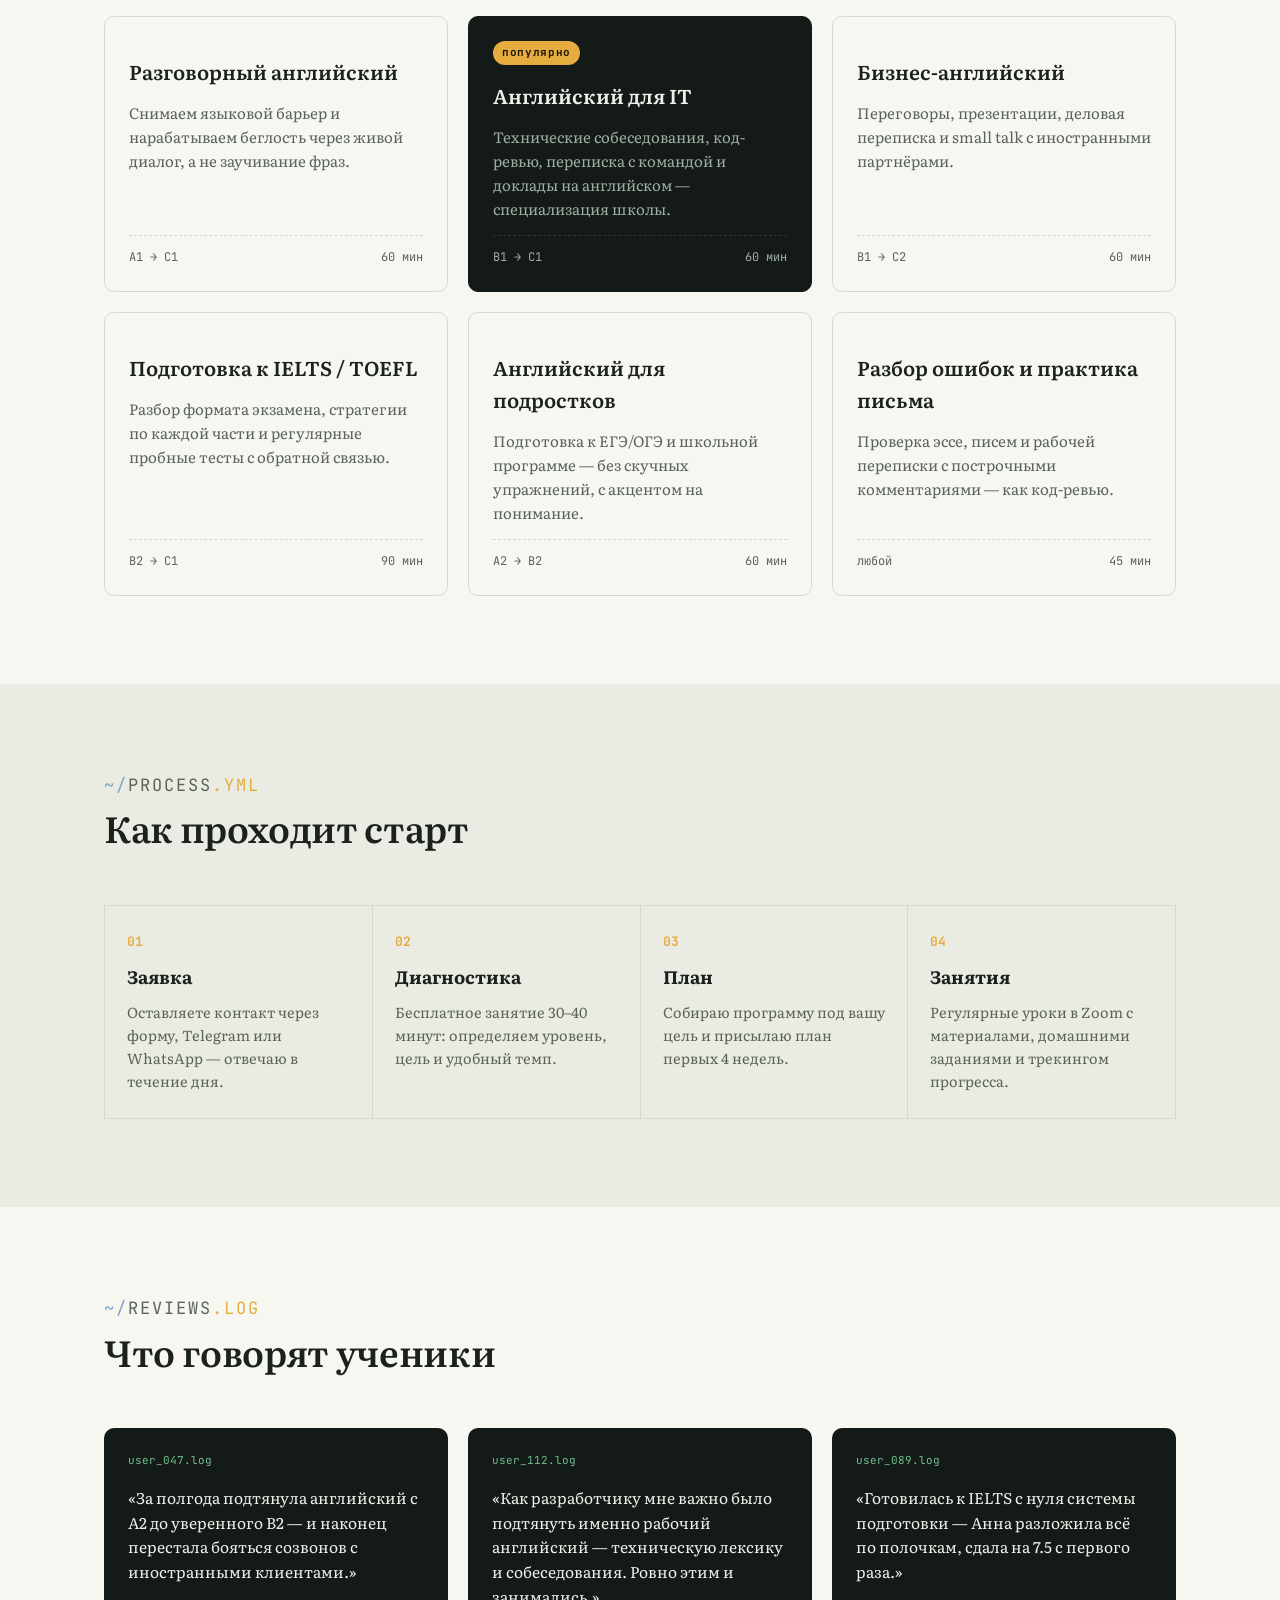
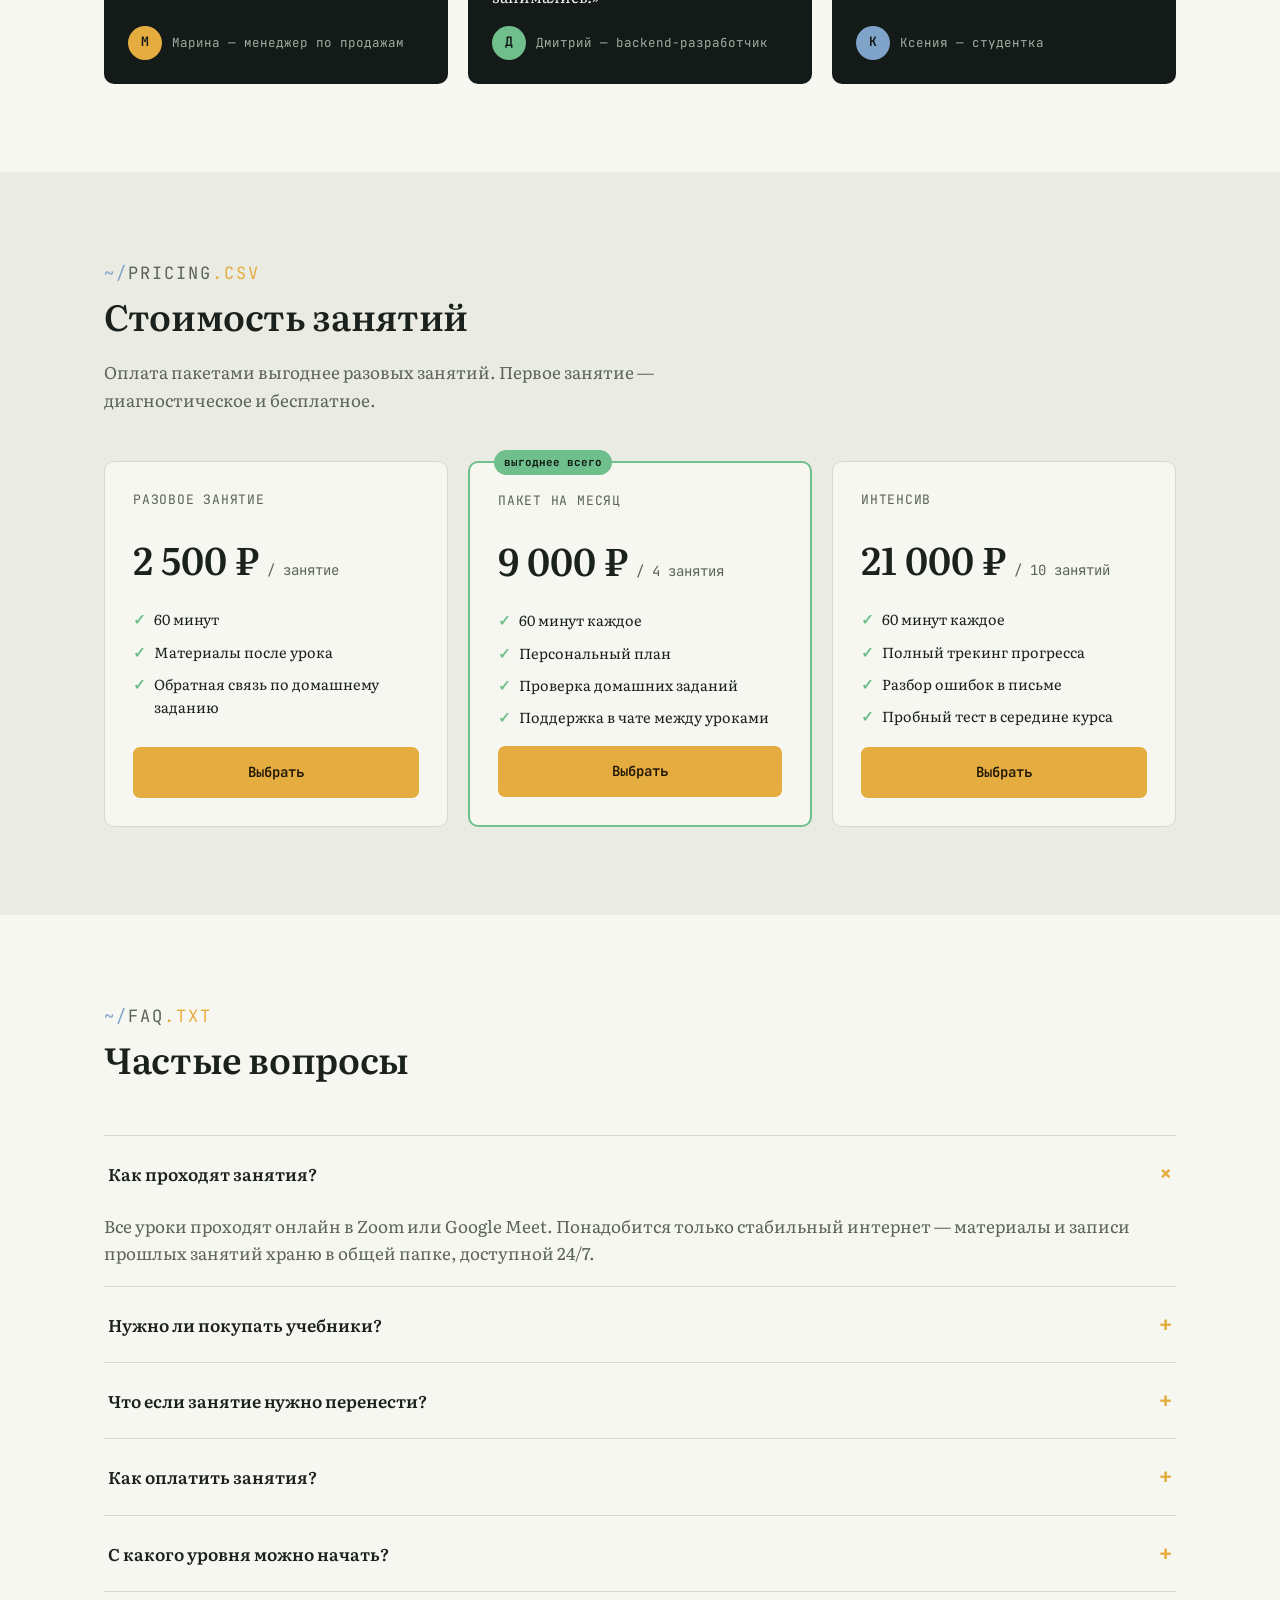
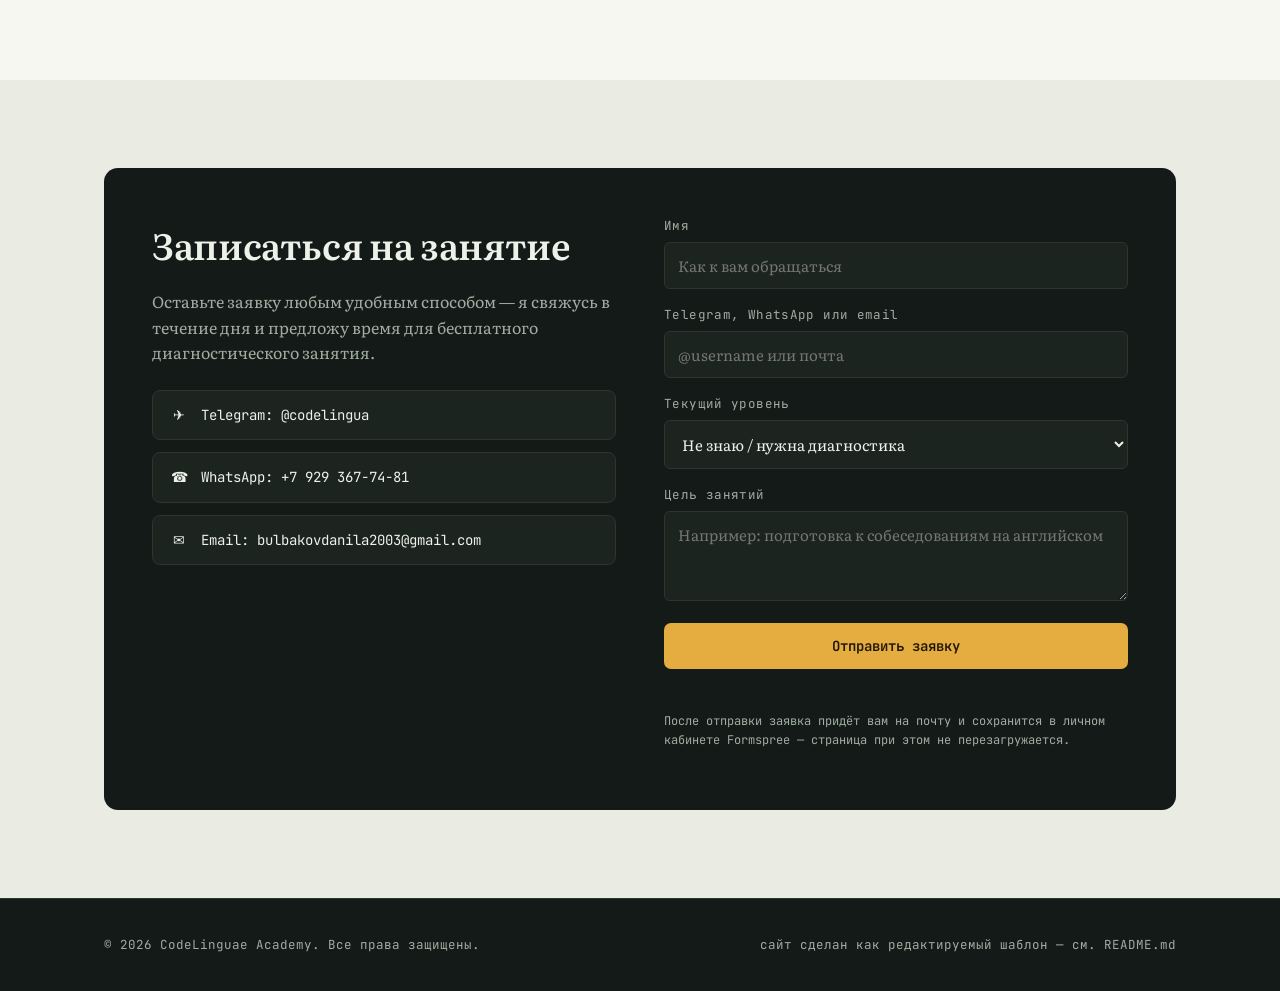
==== commit a3d83a2f: "Some changes" ====
--- a/index.html
+++ b/index.html
@@ -27,7 +27,7 @@
             <li><a href="#process">Обучение<span class="ext"></span></a></li>
             <li><a href="#reviews">Отзывы<span class="ext"></span></a></li>
             <li><a href="#pricing">Цены<span class="ext"></span></a></li>
-            <li><a href="#faq">faq<span class="ext">.txt</span></a></li>
+            <li><a href="#faq">Частые вопросы<span class="ext"></span></a></li>
             <li><a href="#contact">Контакты<span class="ext"></span></a></li>
         </ul>
         <a href="#contact" class="nav-cta">Записаться →</a>
@@ -43,7 +43,7 @@
 <section class="hero" id="top">
     <div class="wrap hero-grid">
         <div>
-            <p class="eyebrow">english_tutor.exe запущен</p>
+            <p class="eyebrow"></p>
             <h1 id="heroTitle"></h1>
             <p class="lede" id="heroLede"></p>
             <div class="hero-ctas">
@@ -80,7 +80,7 @@
 <section id="about">
     <div class="wrap">
         <div class="section-head reveal">
-            <p class="section-tag"><span class="path">~/</span>about<span class="ext">.md</span></p>
+            <p class="section-tag"><span class="path"></span><span class="ext"></span></p>
             <h2>Кто ведёт занятия</h2>
         </div>
         <div class="about-grid">
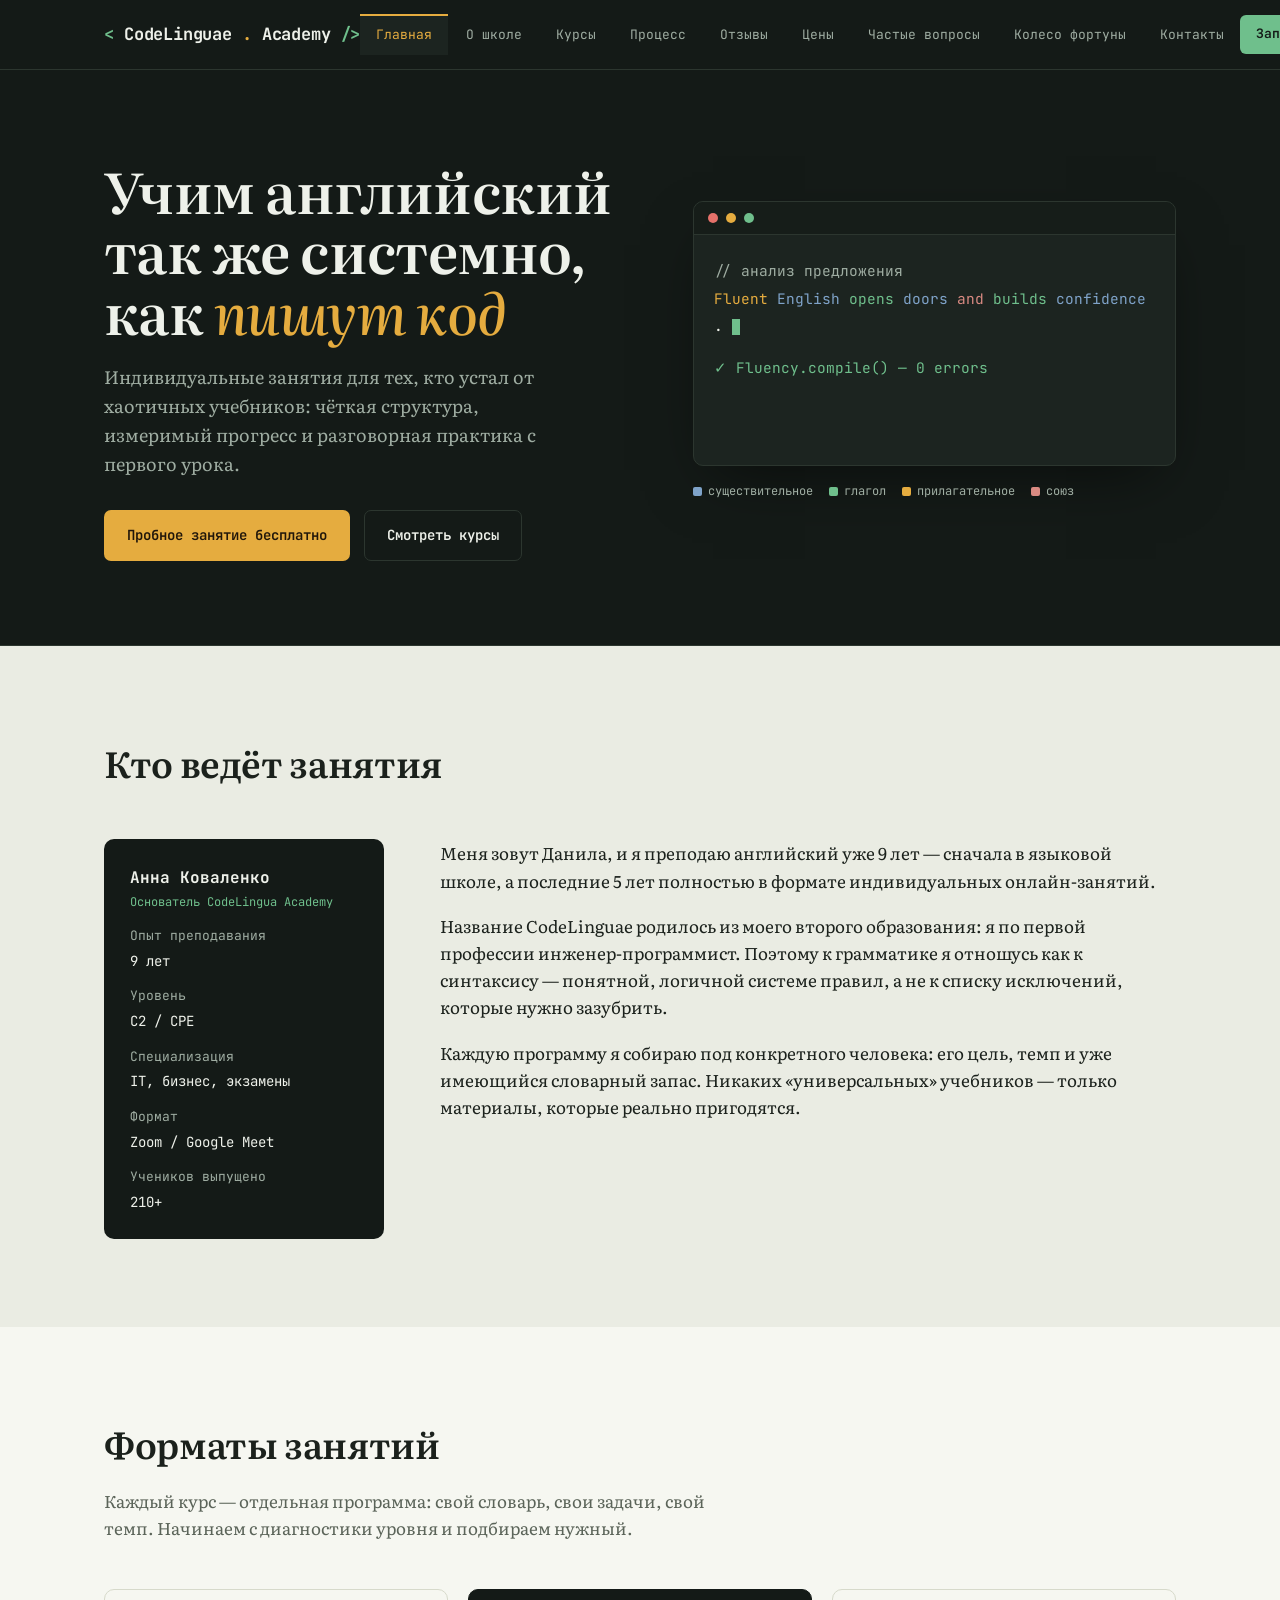
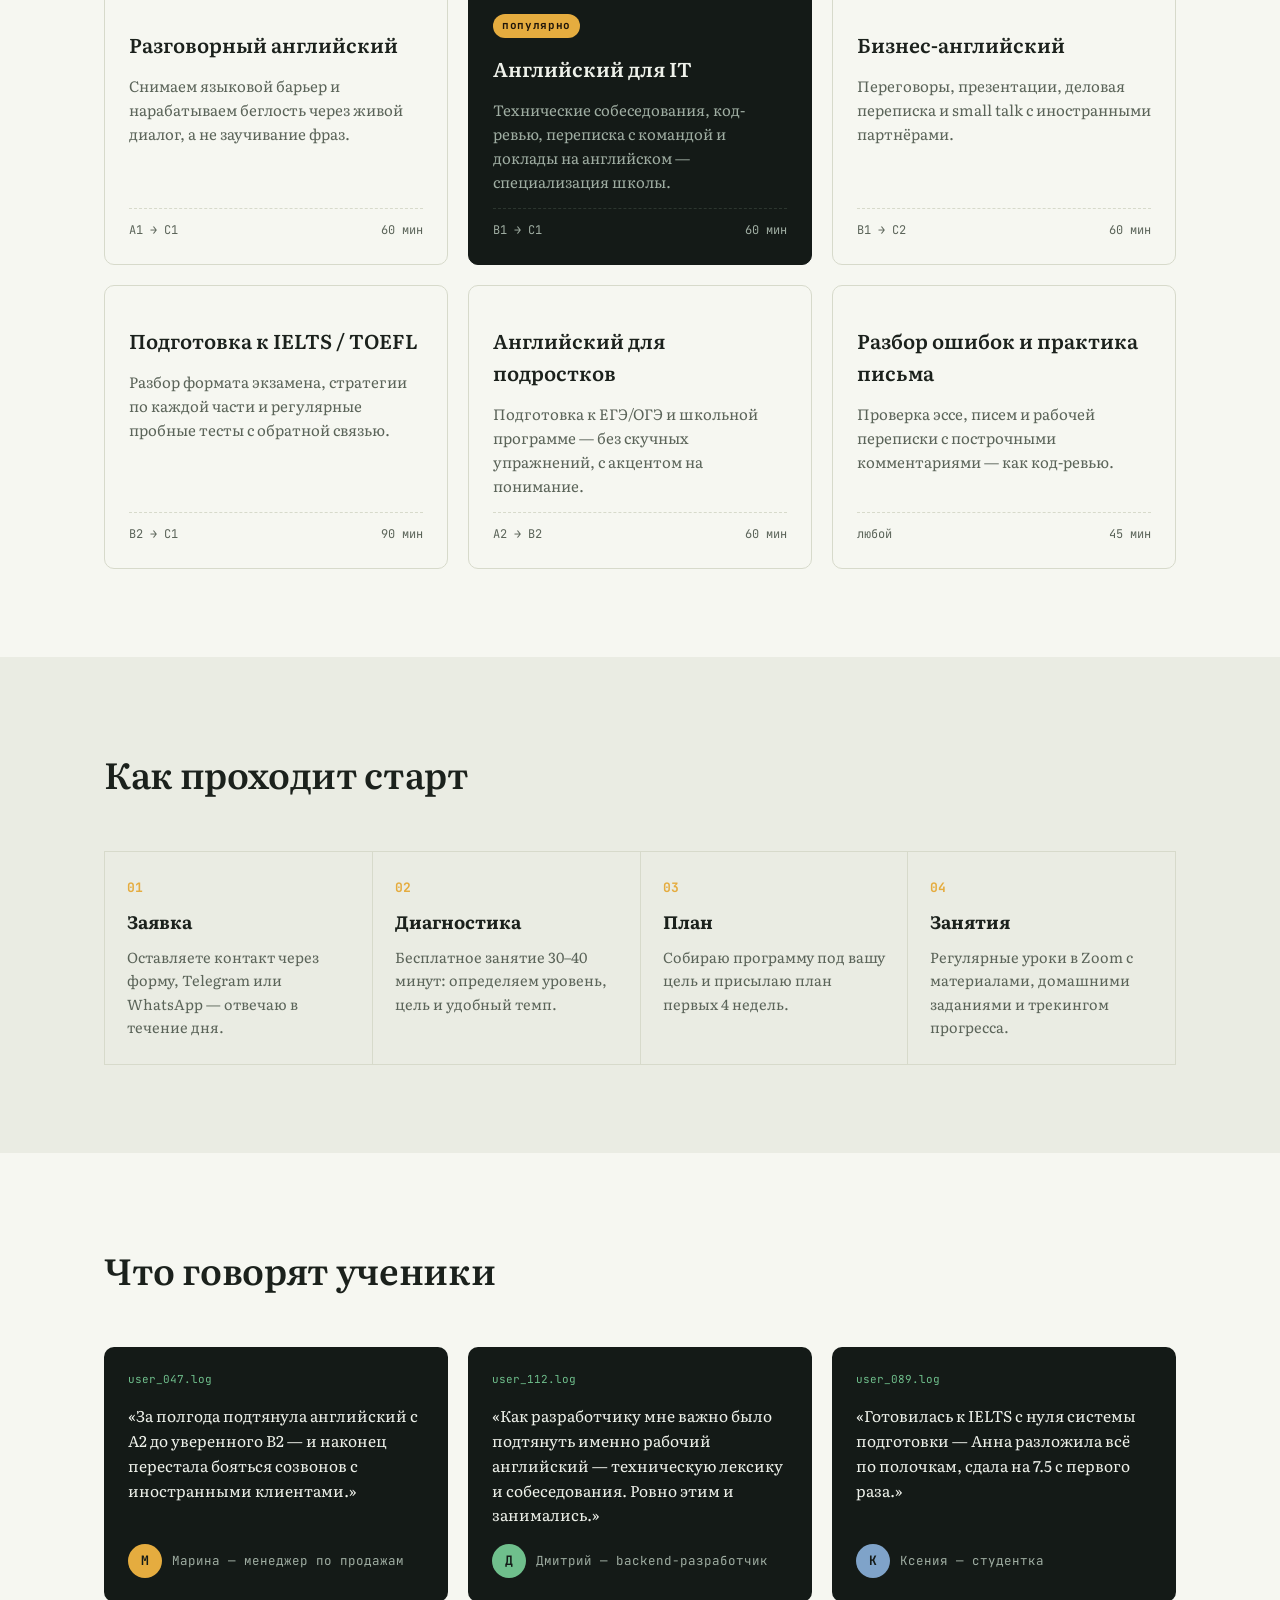
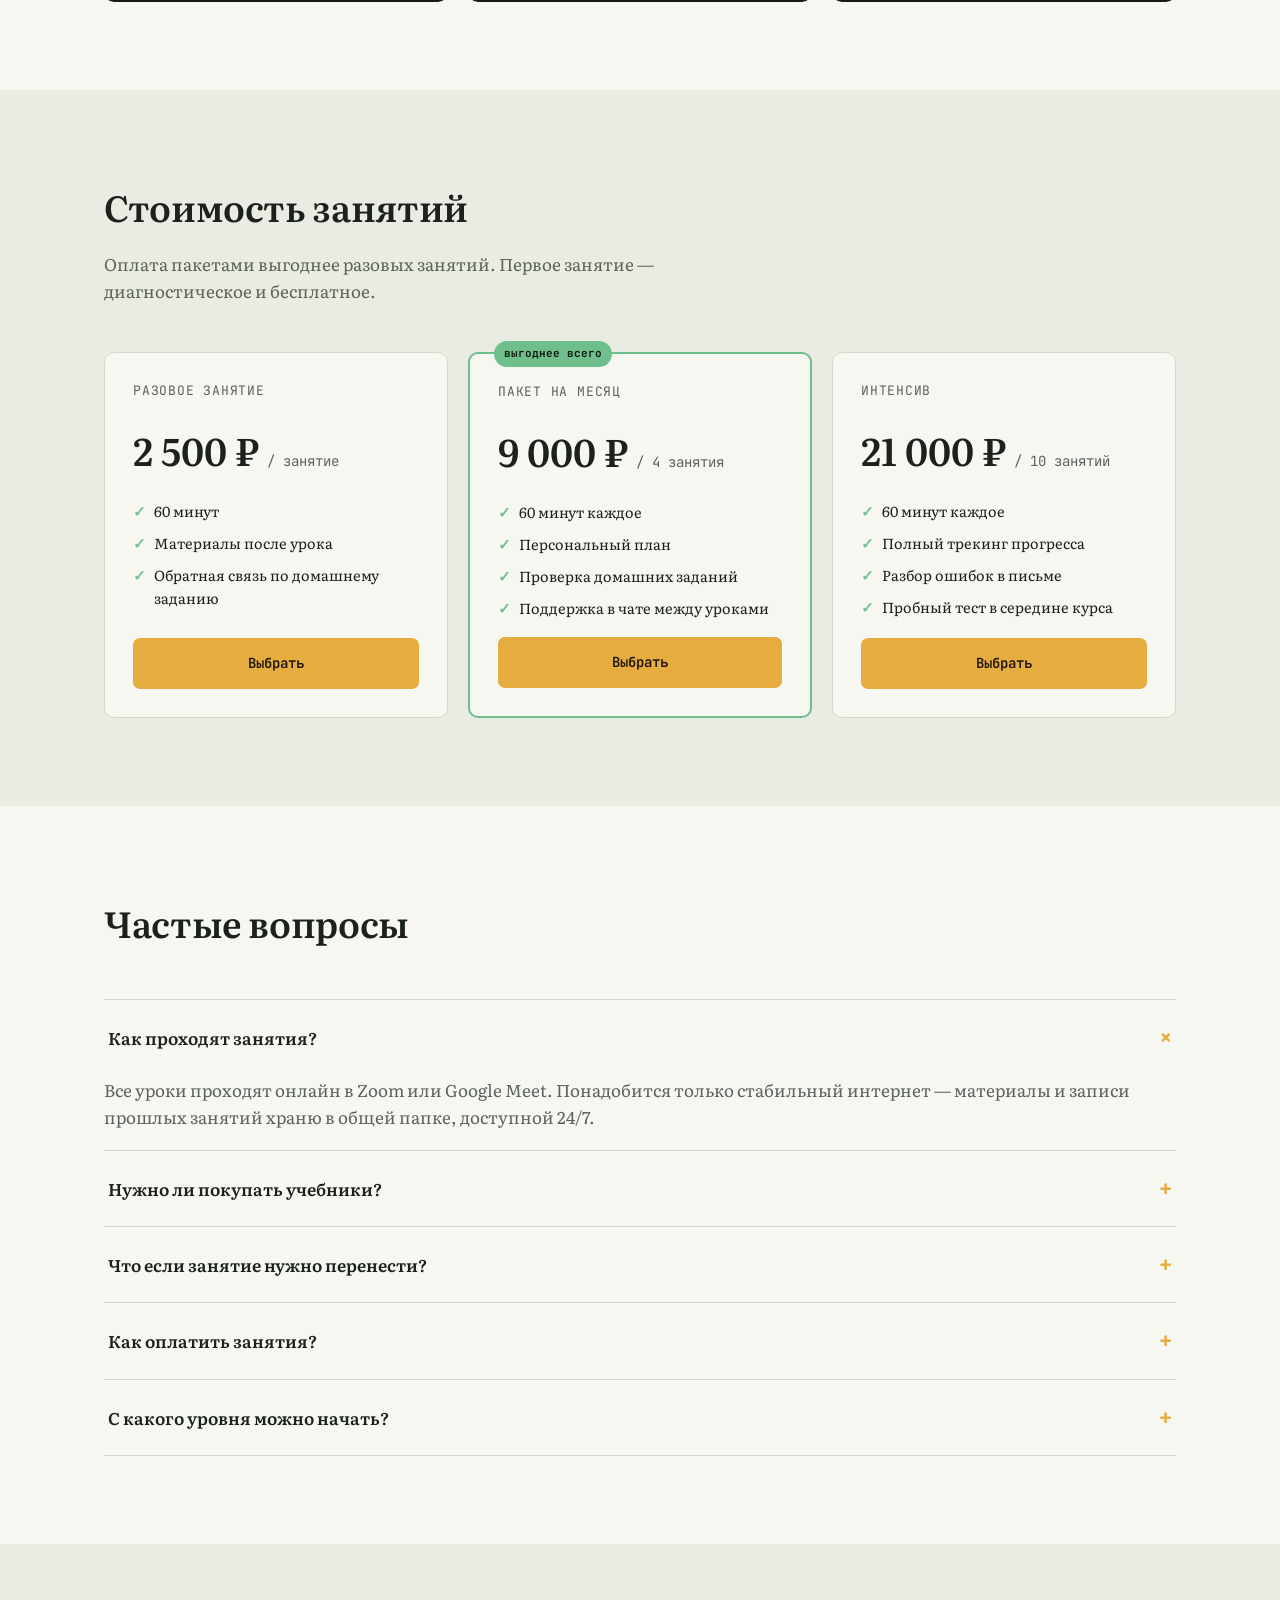
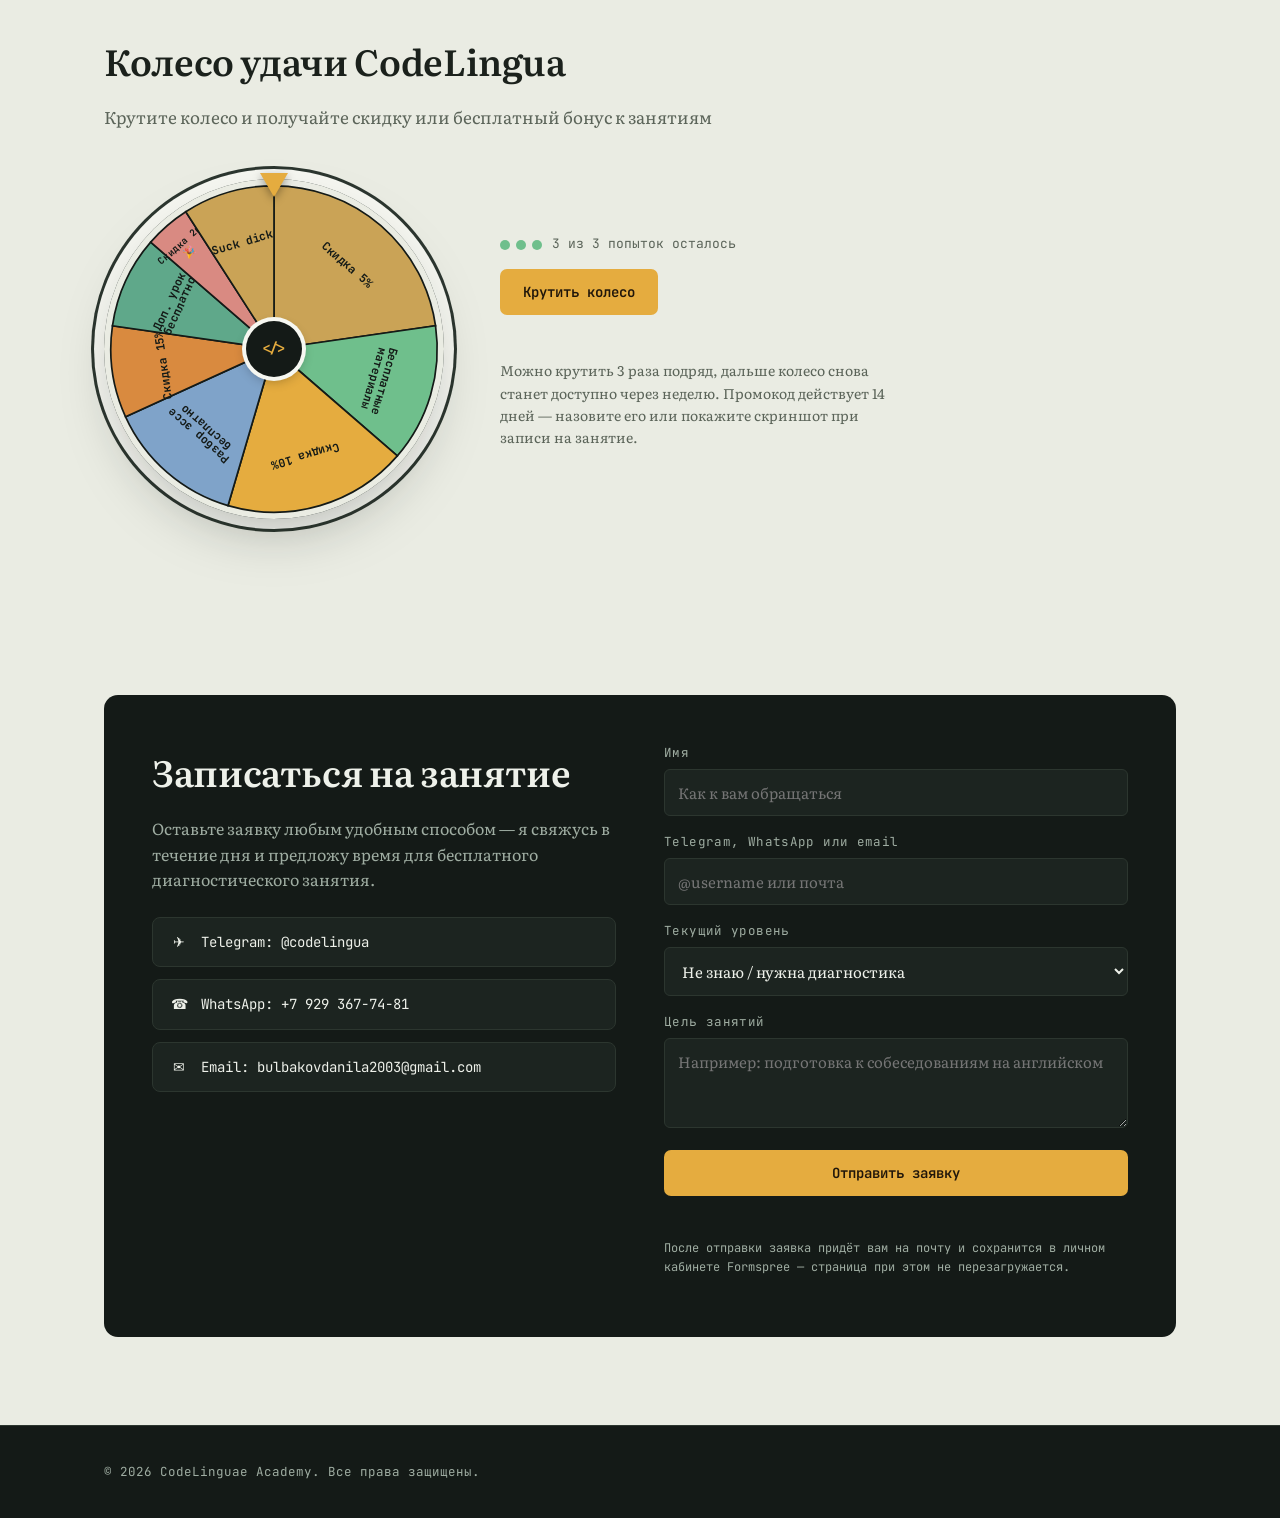
==== commit a06f8c8c: "I made fortune wheel and need to change the location of the header" ====
--- a/index.html
+++ b/index.html
@@ -3,7 +3,7 @@
 <head>
     <meta charset="UTF-8">
     <meta name="viewport" content="width=device-width, initial-scale=1.0">
-    <title>CodeLingua Academy — английский язык с репетитором</title>
+    <title>CodeLinguae Academy — английский язык с репетитором</title>
     <meta name="description" content="CodeLinguae Academy — индивидуальные занятия английским языком. Разговорный, бизнес-английский, подготовка к экзаменам и английский для IT-специалистов.">
     <link rel="icon" href="data:image/svg+xml,<svg xmlns=%22http://www.w3.org/2000/svg%22 viewBox=%220 0 100 100%22><text y=%22.9em%22 font-size=%2290%22>&#60;/&#62;</text></svg>">
     <link rel="preconnect" href="https://fonts.googleapis.com">
@@ -24,10 +24,11 @@
             <li><a href="#top" class="active">Главная<span class="ext"></span></a></li>
             <li><a href="#about">О школе<span class="ext"></span></a></li>
             <li><a href="#courses">Курсы<span class="ext"></span></a></li>
-            <li><a href="#process">Обучение<span class="ext"></span></a></li>
+            <li><a href="#process">Процесс<span class="ext"></span></a></li>
             <li><a href="#reviews">Отзывы<span class="ext"></span></a></li>
             <li><a href="#pricing">Цены<span class="ext"></span></a></li>
             <li><a href="#faq">Частые вопросы<span class="ext"></span></a></li>
+            <li><a href="#wheel">Колесо фортуны<span class="ext"></span></a></li>
             <li><a href="#contact">Контакты<span class="ext"></span></a></li>
         </ul>
         <a href="#contact" class="nav-cta">Записаться →</a>
@@ -58,7 +59,7 @@
                     <span class="term-dot" style="background:#e5716a"></span>
                     <span class="term-dot" style="background:#e5ac3f"></span>
                     <span class="term-dot" style="background:#6fbf8c"></span>
-                    <span class="fname">grammar_check.js</span>
+                    <span class="fname"></span>
                 </div>
                 <div class="term-body" id="termBody">
                     <!-- заполняется через JS: parseSentence(...) -->
@@ -100,7 +101,7 @@
 <section class="section-alt" id="courses">
     <div class="wrap">
         <div class="section-head reveal">
-            <p class="section-tag"><span class="path">~/</span>courses<span class="ext">.json</span></p>
+            <p class="section-tag"><span class="path"></span><span class="ext"></span></p>
             <h2>Форматы занятий</h2>
             <p>Каждый курс — отдельная программа: свой словарь, свои задачи, свой темп. Начинаем с диагностики уровня и подбираем нужный.</p>
         </div>
@@ -116,7 +117,7 @@
 <section id="process">
     <div class="wrap">
         <div class="section-head reveal">
-            <p class="section-tag"><span class="path">~/</span>process<span class="ext">.yml</span></p>
+            <p class="section-tag"><span class="path"></span><span class="ext"></span></p>
             <h2>Как проходит старт</h2>
         </div>
         <div class="steps" id="stepsGrid">
@@ -131,7 +132,7 @@
 <section class="section-alt" id="reviews">
     <div class="wrap">
         <div class="section-head reveal">
-            <p class="section-tag"><span class="path">~/</span>reviews<span class="ext">.log</span></p>
+            <p class="section-tag"><span class="path"></span><span class="ext"></span></p>
             <h2>Что говорят ученики</h2>
         </div>
         <div class="review-grid" id="reviewGrid">
@@ -146,7 +147,7 @@
 <section id="pricing">
     <div class="wrap">
         <div class="section-head reveal">
-            <p class="section-tag"><span class="path">~/</span>pricing<span class="ext">.csv</span></p>
+            <p class="section-tag"><span class="path"></span><span class="ext"></span></p>
             <h2>Стоимость занятий</h2>
             <p>Оплата пакетами выгоднее разовых занятий. Первое занятие — диагностическое и бесплатное.</p>
         </div>
@@ -162,11 +163,47 @@
 <section class="section-alt" id="faq">
     <div class="wrap">
         <div class="section-head reveal">
-            <p class="section-tag"><span class="path">~/</span>faq<span class="ext">.txt</span></p>
+            <p class="section-tag"><span class="path"></span><span class="ext"></span></p>
             <h2>Частые вопросы</h2>
         </div>
         <div class="faq-list" id="faqList">
             <!-- генерируются из CONFIG.faq -->
+        </div>
+    </div>
+</section>
+
+<!-- =====================================================================
+     WHEEL OF FORTUNE
+     ===================================================================== -->
+<section id="wheel">
+    <div class="wrap">
+        <div class="section-head reveal">
+            <p class="section-tag"><span class="path"></span><span class="ext"></span></p>
+            <h2 id="wheelTitle"></h2>
+            <p id="wheelSubtitle"></p>
+        </div>
+
+        <div class="wheel-layout reveal">
+            <div class="wheel-stage-wrap">
+                <div class="wheel-pointer" aria-hidden="true"></div>
+                <div class="wheel-stage" id="wheelStage">
+                    <!-- SVG колеса собирается через JS из CONFIG.wheel.segments -->
+                </div>
+                <div class="wheel-hub">&lt;/&gt;</div>
+            </div>
+
+            <div class="wheel-panel">
+                <div class="wheel-spins-left" id="wheelSpinsLeft"></div>
+                <button class="btn btn-primary" id="wheelSpinBtn">Крутить колесо</button>
+                <p class="wheel-note" id="wheelCooldownNote"></p>
+                <p class="wheel-rules" id="wheelRules"></p>
+
+                <div class="wheel-result hidden" id="wheelResult"></div>
+
+                <div class="wheel-history" id="wheelHistory">
+                    <!-- история прошлых призов этого посетителя -->
+                </div>
+            </div>
         </div>
     </div>
 </section>
@@ -219,11 +256,12 @@
 <footer>
     <div class="wrap footer-inner">
         <span id="footerName"></span>
-        <span>сайт сделан как редактируемый шаблон — см. <span class="mono">README.md</span></span>
+        <span><span class="mono"></span></span>
     </div>
 </footer>
 
 <script src="js/config.js"></script>
 <script src="js/app.js"></script>
+<script src="js/wheel.js"></script>
 </body>
 </html>
--- a/css/styles.css
+++ b/css/styles.css
@@ -384,4 +384,85 @@
 
 /* reveal-on-scroll */
 .reveal{opacity:0; transform:translateY(16px); transition:opacity .6s ease, transform .6s ease;}
-.reveal.in{opacity:1; transform:translateY(0);}+.reveal.in{opacity:1; transform:translateY(0);}
+
+/* ---------------------------------------------------------------------
+   Wheel of fortune — колесо удачи
+   --------------------------------------------------------------------- */
+.wheel-layout{
+    display:grid; grid-template-columns:auto 1fr; gap:56px; align-items:center; justify-content:center;
+}
+@media (max-width:820px){ .wheel-layout{grid-template-columns:1fr; justify-items:center; text-align:center;} }
+
+.wheel-stage-wrap{
+    position:relative; width:340px; height:340px; flex-shrink:0;
+}
+@media (max-width:480px){ .wheel-stage-wrap{width:280px; height:280px;} }
+
+.wheel-stage{
+    width:100%; height:100%; border-radius:50%;
+    box-shadow:0 24px 60px -20px rgba(20,26,23,.35), 0 0 0 10px var(--paper-card), 0 0 0 13px var(--ink-line);
+}
+.wheel-stage svg{ width:100%; height:100%; display:block; transform:rotate(0deg); }
+.wheel-stage svg text{ user-select:none; }
+
+.wheel-pointer{
+    position:absolute; top:-6px; left:50%; transform:translateX(-50%);
+    width:0; height:0; z-index:5;
+    border-left:14px solid transparent; border-right:14px solid transparent;
+    border-top:24px solid var(--amber);
+    filter:drop-shadow(0 3px 4px rgba(0,0,0,.35));
+}
+.wheel-hub{
+    position:absolute; top:50%; left:50%; transform:translate(-50%,-50%);
+    width:56px; height:56px; border-radius:50%;
+    background:var(--ink); color:var(--amber);
+    display:flex; align-items:center; justify-content:center;
+    font-family:var(--font-mono); font-weight:700; font-size:14px;
+    box-shadow:0 0 0 4px var(--paper-card), 0 4px 12px rgba(0,0,0,.3);
+    z-index:4; pointer-events:none;
+}
+
+.wheel-panel{ max-width:400px; display:flex; flex-direction:column; gap:14px; }
+@media (max-width:820px){ .wheel-panel{align-items:center;} }
+
+.wheel-spins-left{ display:flex; align-items:center; gap:10px; font-family:var(--font-mono); font-size:13px; color:var(--text-on-paper-mut); }
+.wheel-dots{ display:inline-flex; gap:6px; }
+.wheel-dot{ width:10px; height:10px; border-radius:50%; background:var(--green); display:inline-block; }
+.wheel-dot.used{ background:var(--paper-line); }
+
+.wheel-note{ font-family:var(--font-mono); font-size:12.5px; color:var(--rose); margin:0; min-height:16px; }
+.wheel-rules{ font-size:14px; color:var(--text-on-paper-mut); margin:0; }
+
+#wheelSpinBtn{ align-self:flex-start; }
+@media (max-width:820px){ #wheelSpinBtn{align-self:center;} }
+#wheelSpinBtn:disabled{ opacity:.5; cursor:not-allowed; transform:none !important; box-shadow:none !important; }
+
+.wheel-result{
+    background:var(--ink); color:var(--text-on-ink); border-radius:var(--radius);
+    padding:22px; display:flex; flex-direction:column; gap:12px;
+}
+.wheel-result.hidden{ display:none; }
+.wheel-result-title{ font-family:var(--font-serif); font-weight:600; font-size:19px; }
+.wheel-result-code{
+    display:flex; align-items:center; justify-content:space-between; gap:10px;
+    background:var(--ink-panel); border:1px dashed var(--ink-line); border-radius:8px; padding:12px 16px;
+    font-family:var(--font-mono); font-size:16px; letter-spacing:.05em; color:var(--amber); font-weight:700;
+}
+.wheel-copy-btn{
+    font-family:var(--font-mono); font-size:12px; font-weight:600;
+    background:transparent; border:1px solid var(--ink-line); color:var(--text-on-ink);
+    padding:6px 12px; border-radius:6px; cursor:pointer; transition:border-color .15s ease;
+}
+.wheel-copy-btn:hover{ border-color:var(--green); }
+.wheel-result-note{ font-size:13.5px; color:var(--text-on-ink-mut); margin:0; }
+.wheel-result-cta{ align-self:flex-start; }
+
+.wheel-history{ display:flex; flex-direction:column; gap:6px; }
+.wheel-history-title{ font-family:var(--font-mono); font-size:12px; color:var(--text-on-paper-mut); text-transform:uppercase; letter-spacing:.08em; margin-bottom:2px; }
+.wheel-history-item{
+    display:flex; justify-content:space-between; gap:10px; font-family:var(--font-mono); font-size:12.5px;
+    padding:8px 12px; background:var(--paper-card); border:1px solid var(--paper-line); border-radius:6px;
+    color:var(--text-on-paper-mut);
+}
+.wheel-history-code{ color:var(--text-on-paper); font-weight:700; }
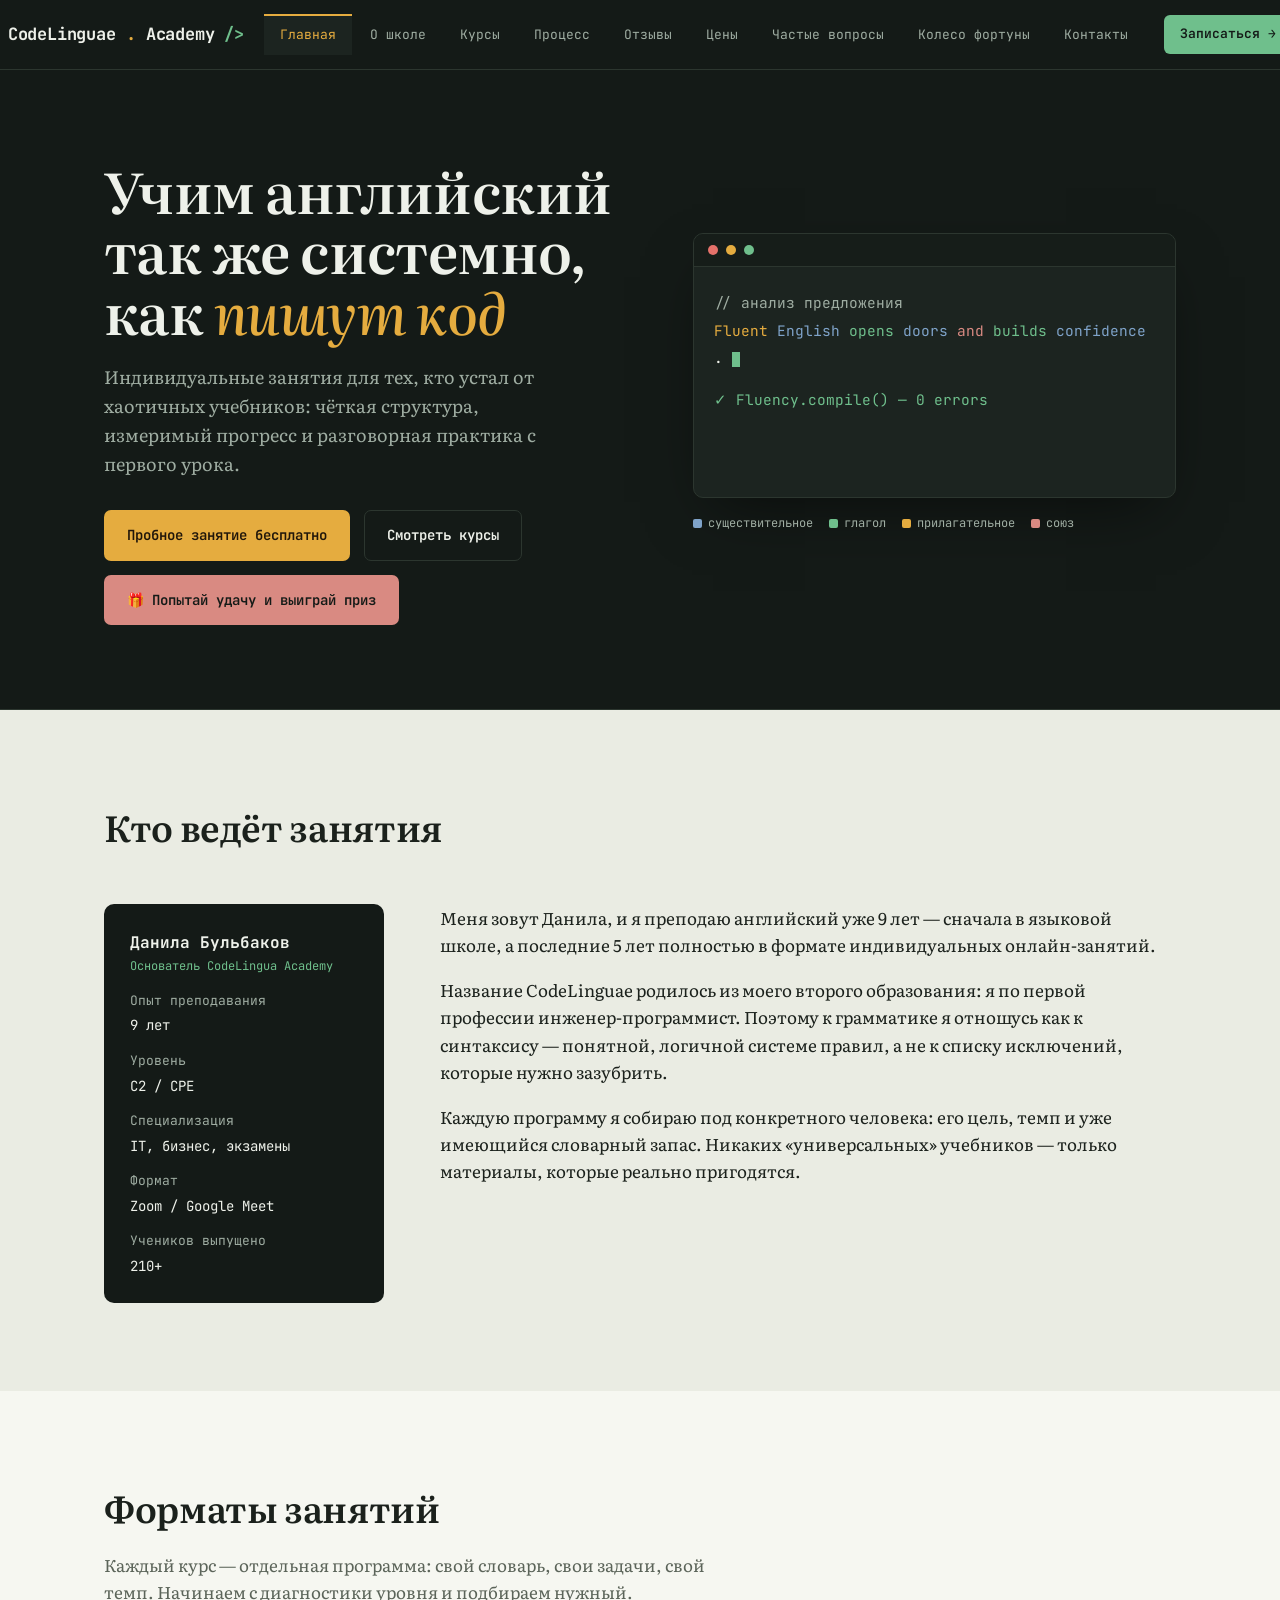
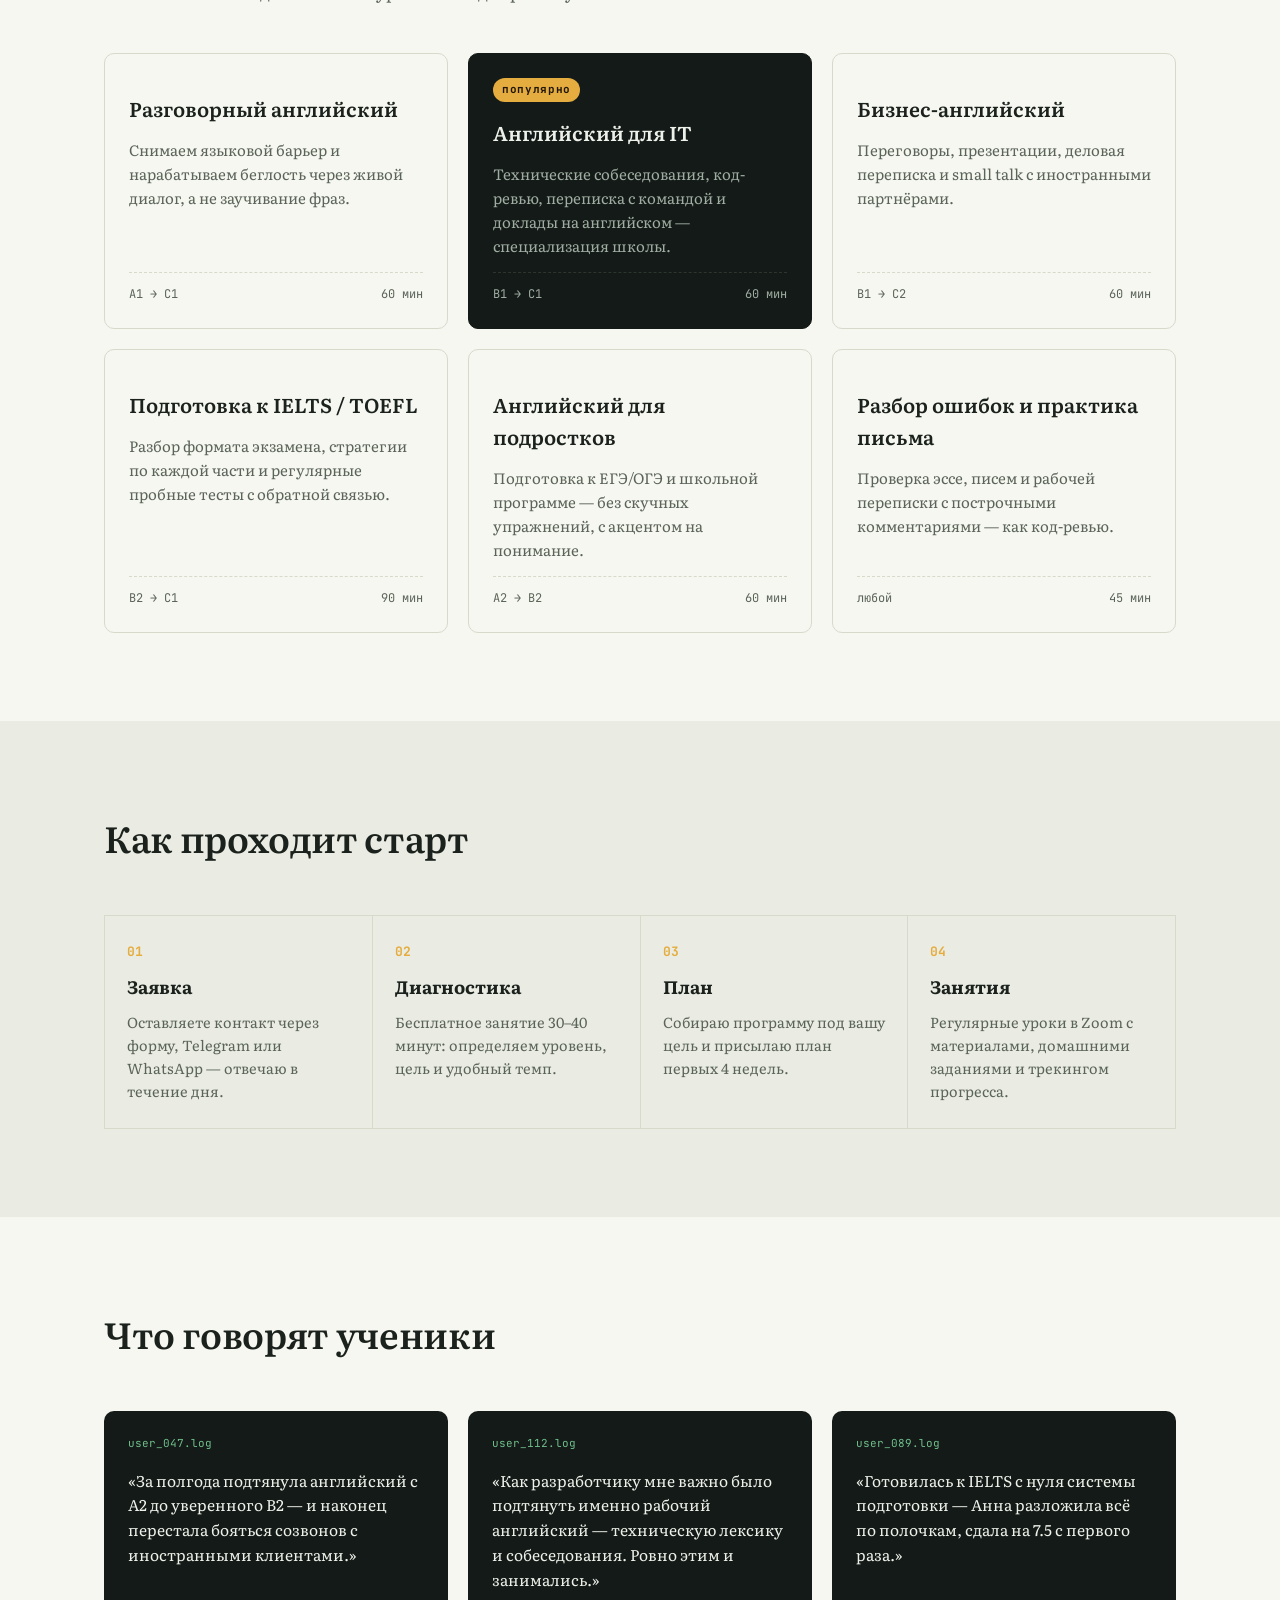
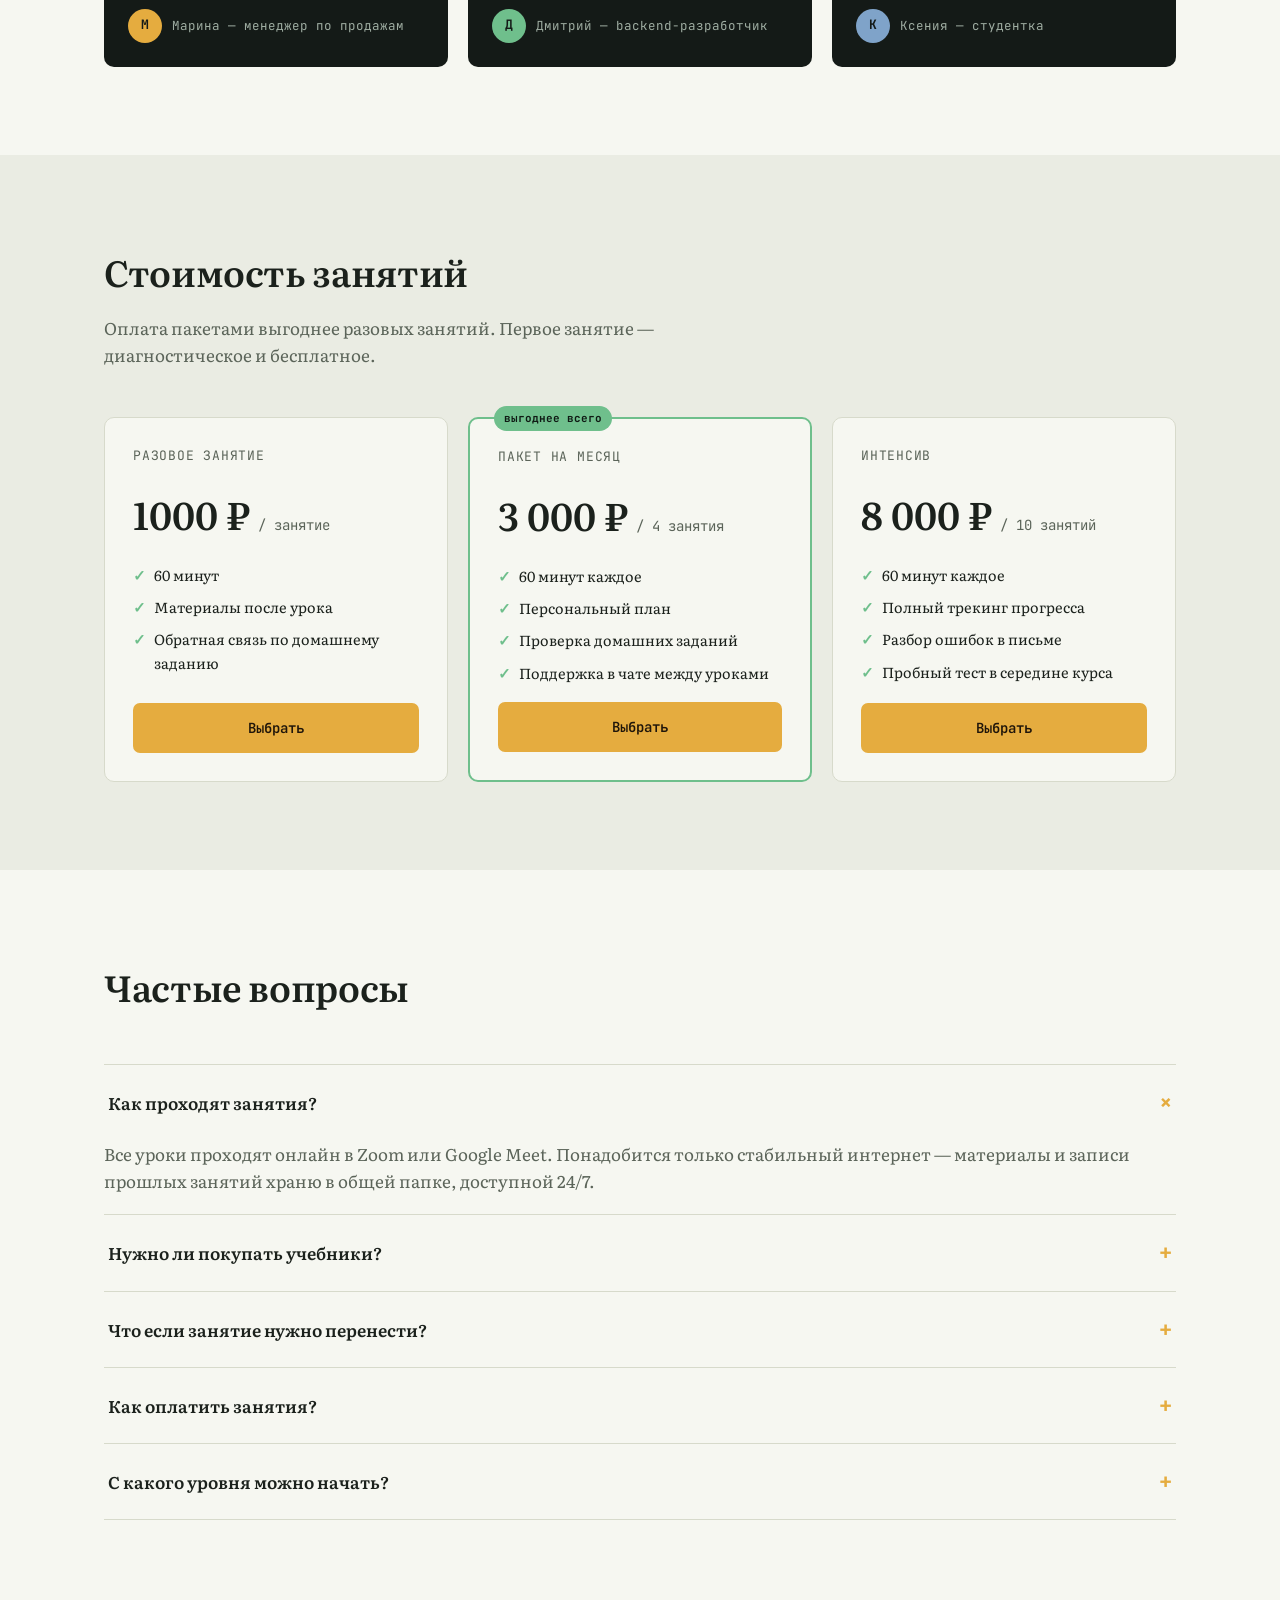
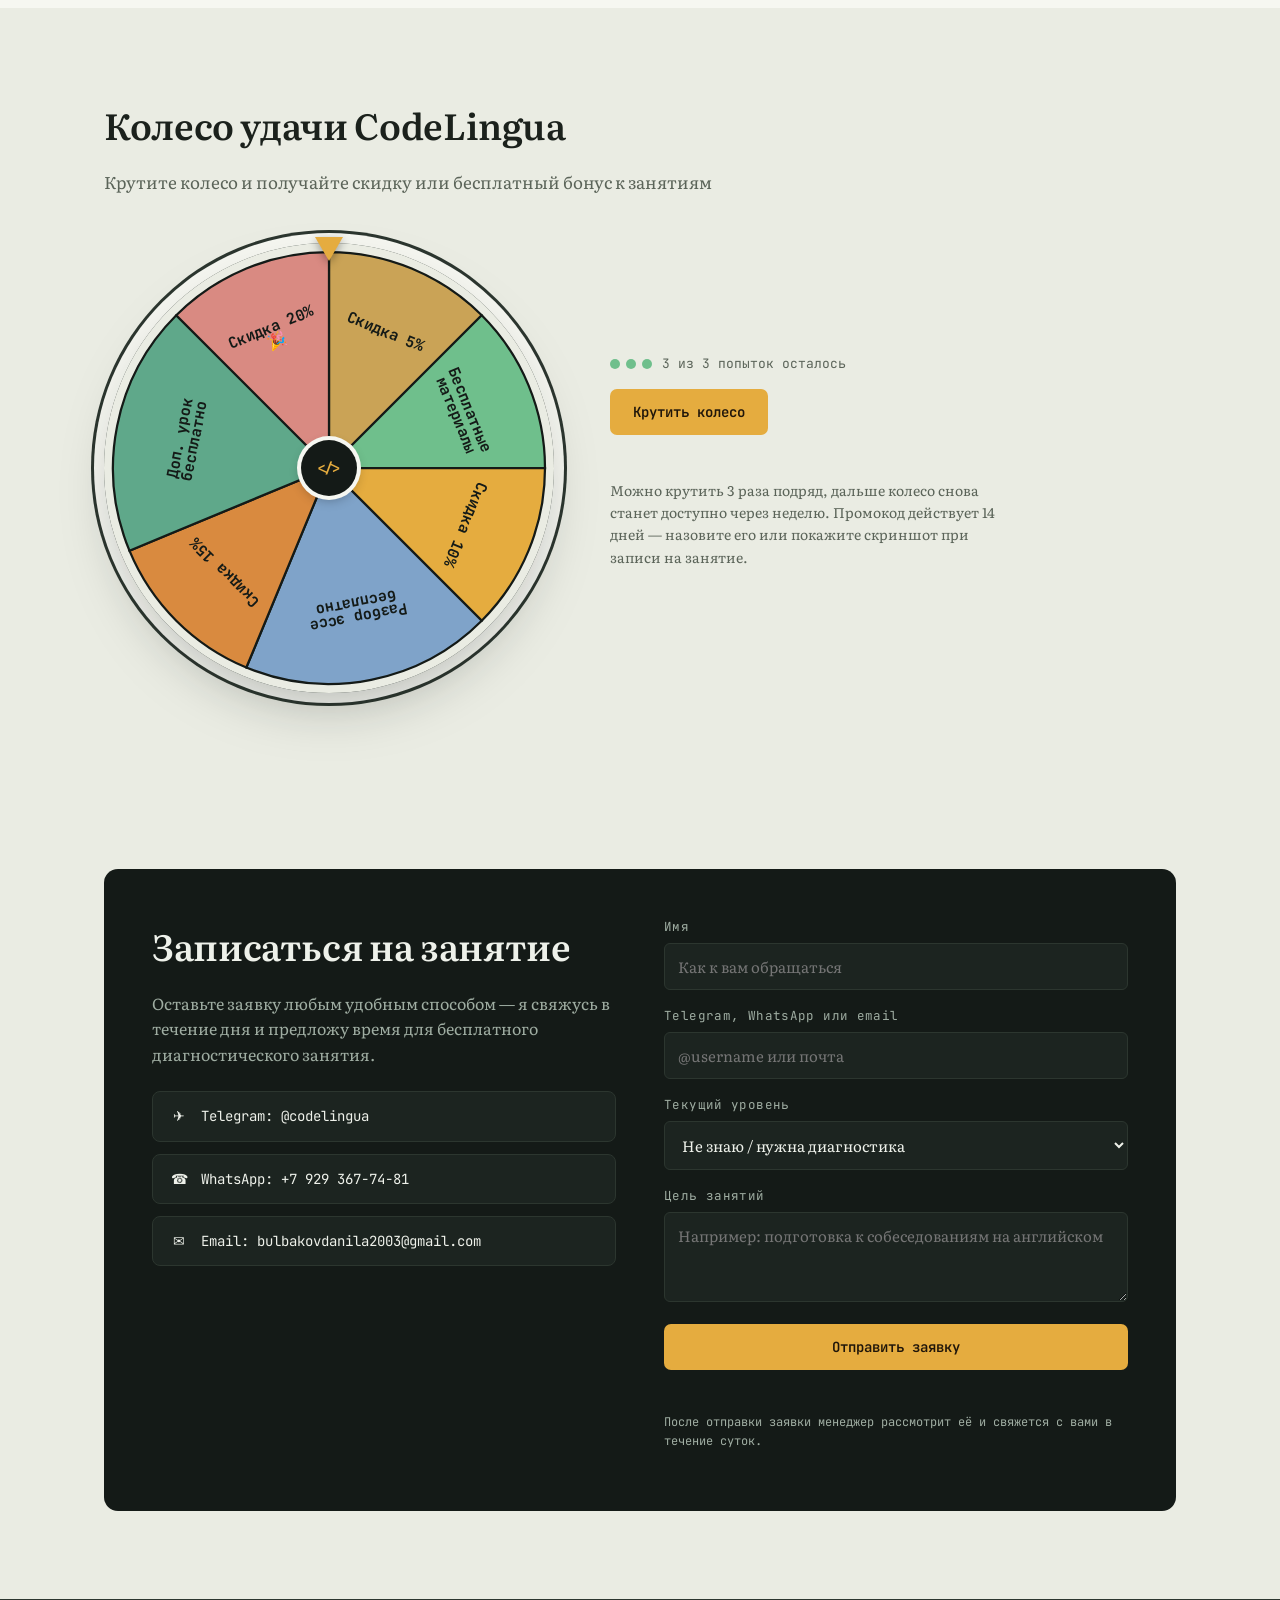
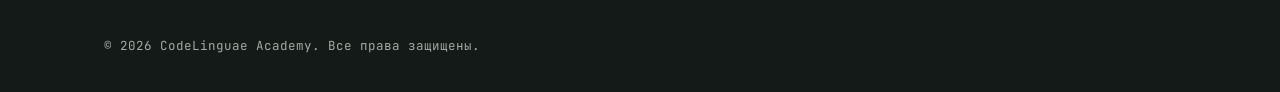
==== commit ce9742a2: "changed fortune wheel and edit text" ====
--- a/index.html
+++ b/index.html
@@ -50,6 +50,7 @@
             <div class="hero-ctas">
                 <a href="#contact" class="btn btn-primary">Пробное занятие бесплатно</a>
                 <a href="#courses" class="btn btn-ghost">Смотреть курсы</a>
+                <a href="#wheel" class="btn btn-red-wheel-button">🎁 Попытай удачу и выиграй приз</a>
             </div>
         </div>
 
@@ -246,7 +247,7 @@
                     </div>
                     <button type="submit" class="btn btn-primary" style="width:100%; justify-content:center;">Отправить заявку</button>
                     <p class="form-status" id="formStatus"></p>
-                    <p class="form-note">После отправки заявка придёт вам на почту и сохранится в личном кабинете Formspree — страница при этом не перезагружается.</p>
+                    <p class="form-note">После отправки заявки менеджер рассмотрит её и свяжется с вами в течение суток.</p>
                 </form>
             </div>
         </div>
--- a/css/styles.css
+++ b/css/styles.css
@@ -1,5 +1,5 @@
 /* =========================================================================
-   CodeLinguae Academy — стили сайта
+   CodeLingua Academy — стили сайта
    Цветовые переменные и переменные шрифтов собраны в начале —
    их удобно менять, не трогая остальной код.
    ========================================================================= */
@@ -68,10 +68,12 @@
     border-bottom:1px solid var(--ink-line);
 }
 .nav-inner{
-    display:flex; align-items:center; justify-content:space-between;
+    display:flex; align-items:center; justify-content:center;
+    gap:20px;
     padding:14px 24px;
     max-width:var(--maxw); margin:0 auto;
 }
+
 .logo{
     display:flex; align-items:center; gap:10px;
     color:var(--text-on-ink);
@@ -171,6 +173,7 @@
 .btn-primary:hover{transform:translateY(-1px); box-shadow:0 6px 18px rgba(229,172,63,.3);}
 .btn-ghost{background:transparent; border-color:var(--ink-line); color:var(--text-on-ink);}
 .btn-ghost:hover{border-color:var(--text-on-ink-mut);}
+.btn-red-wheel-button{background:var(--rose); color:#141a17;}
 
 /* terminal window */
 .term{
@@ -395,7 +398,7 @@
 @media (max-width:820px){ .wheel-layout{grid-template-columns:1fr; justify-items:center; text-align:center;} }
 
 .wheel-stage-wrap{
-    position:relative; width:340px; height:340px; flex-shrink:0;
+    position:relative; width:450px; height:450px; flex-shrink:0;
 }
 @media (max-width:480px){ .wheel-stage-wrap{width:280px; height:280px;} }
 
@@ -465,4 +468,9 @@
     padding:8px 12px; background:var(--paper-card); border:1px solid var(--paper-line); border-radius:6px;
     color:var(--text-on-paper-mut);
 }
-.wheel-history-code{ color:var(--text-on-paper); font-weight:700; }+.wheel-history-code{ color:var(--text-on-paper); font-weight:700; }
+.wheel-history-date{
+    font-size:11px;
+    color:var(--text-on-paper-mut);
+    margin-left:10px;
+}
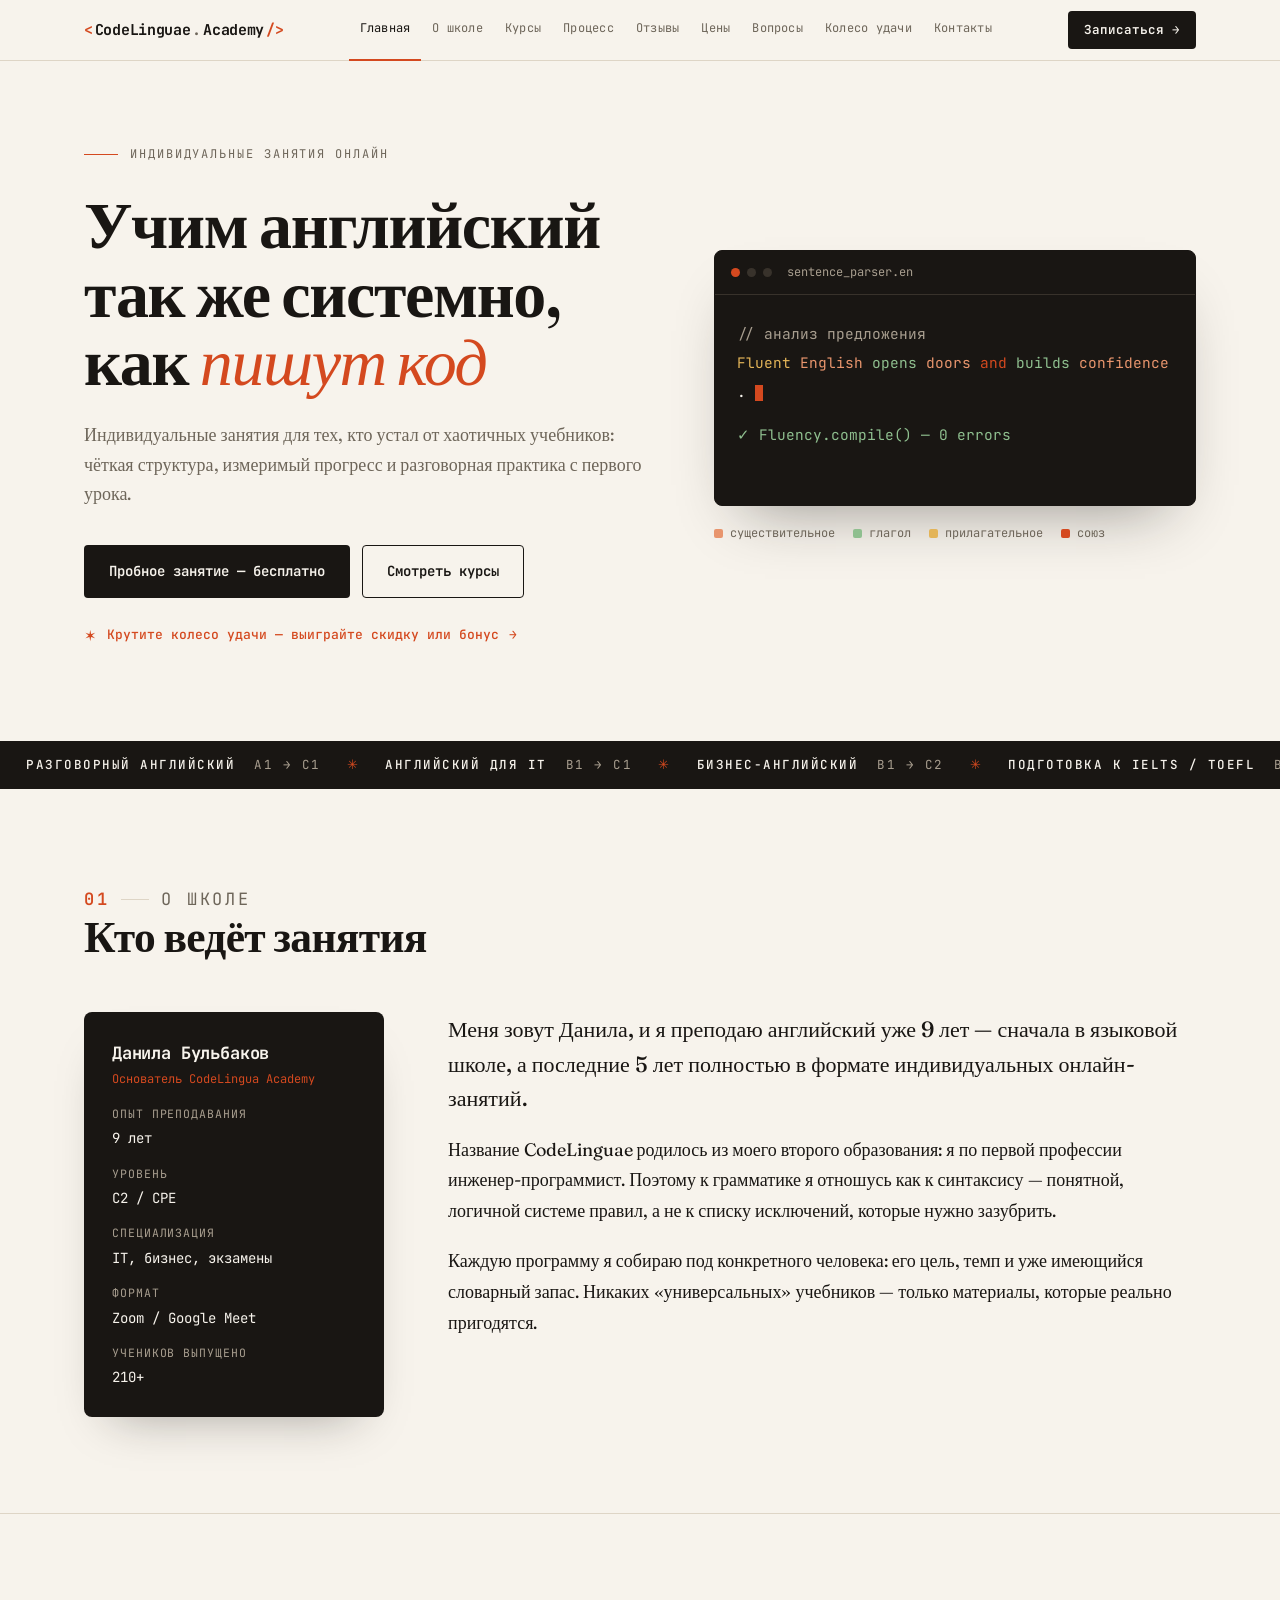
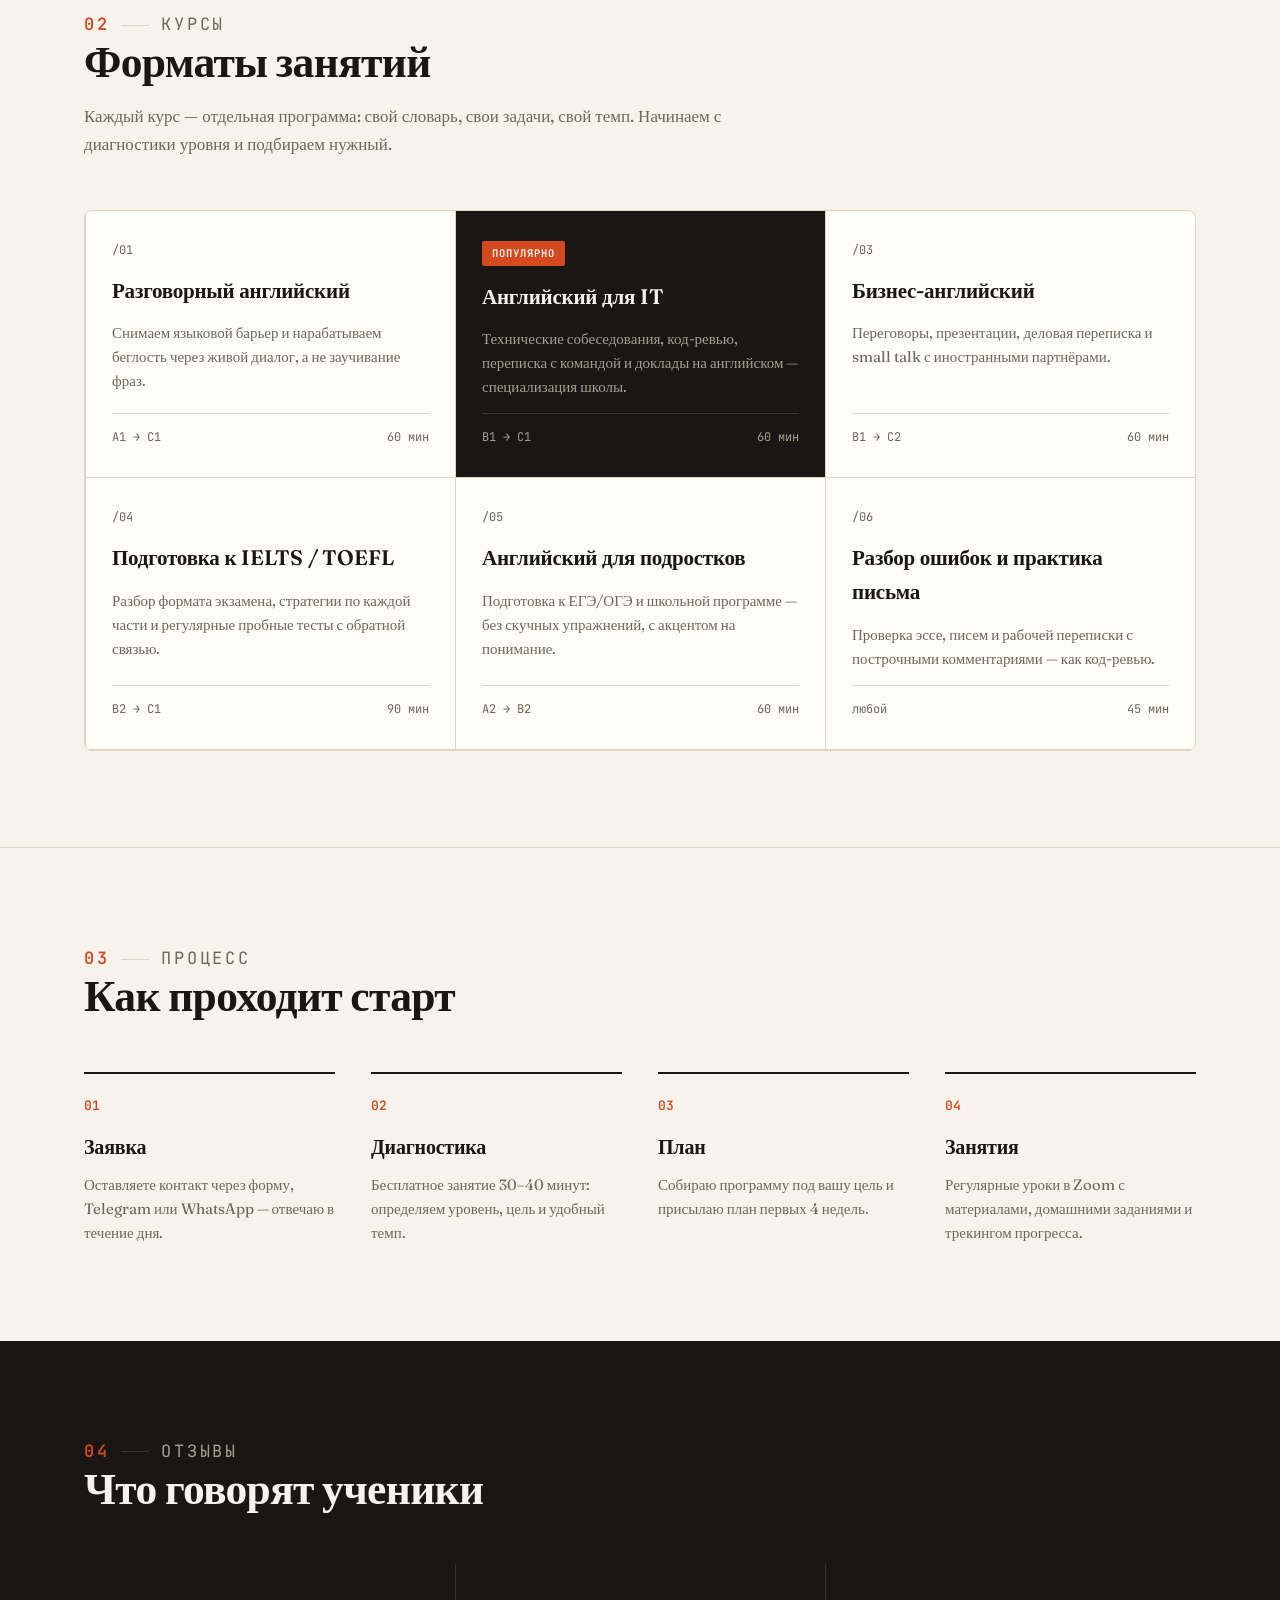
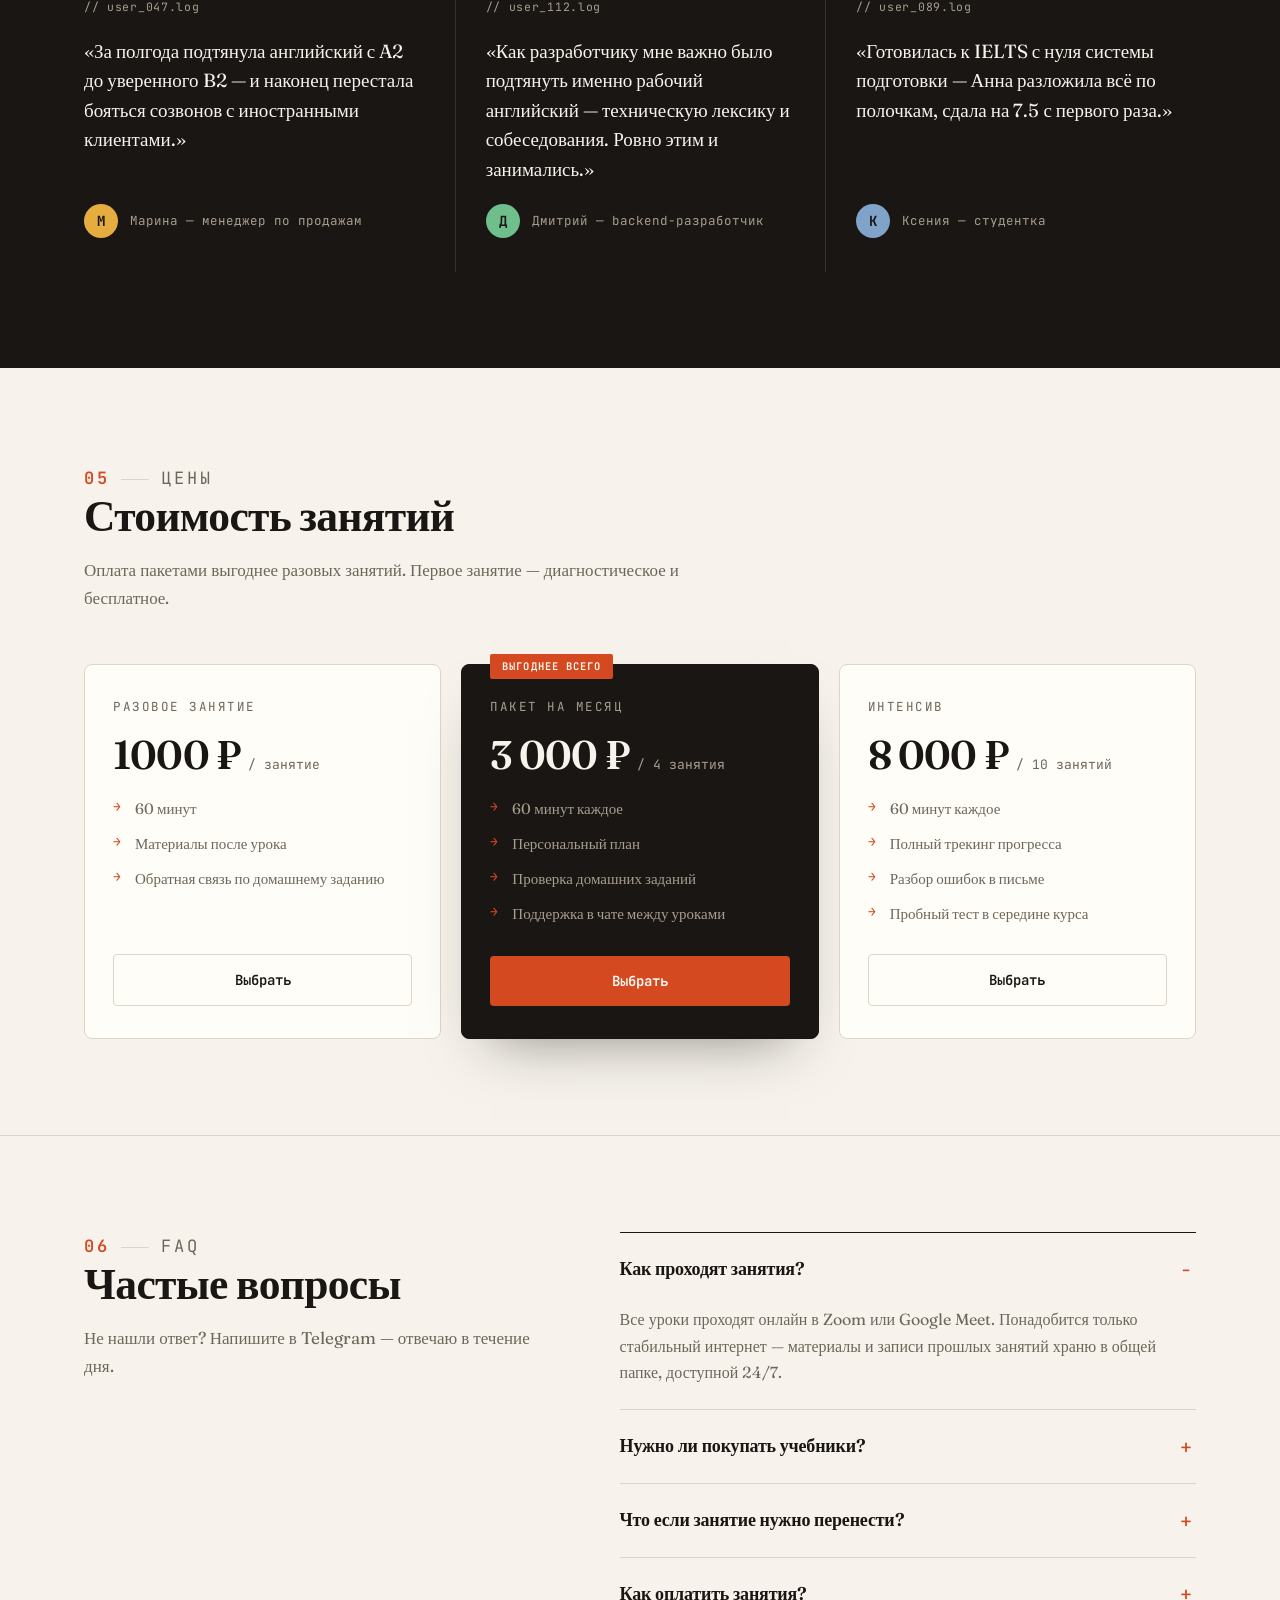
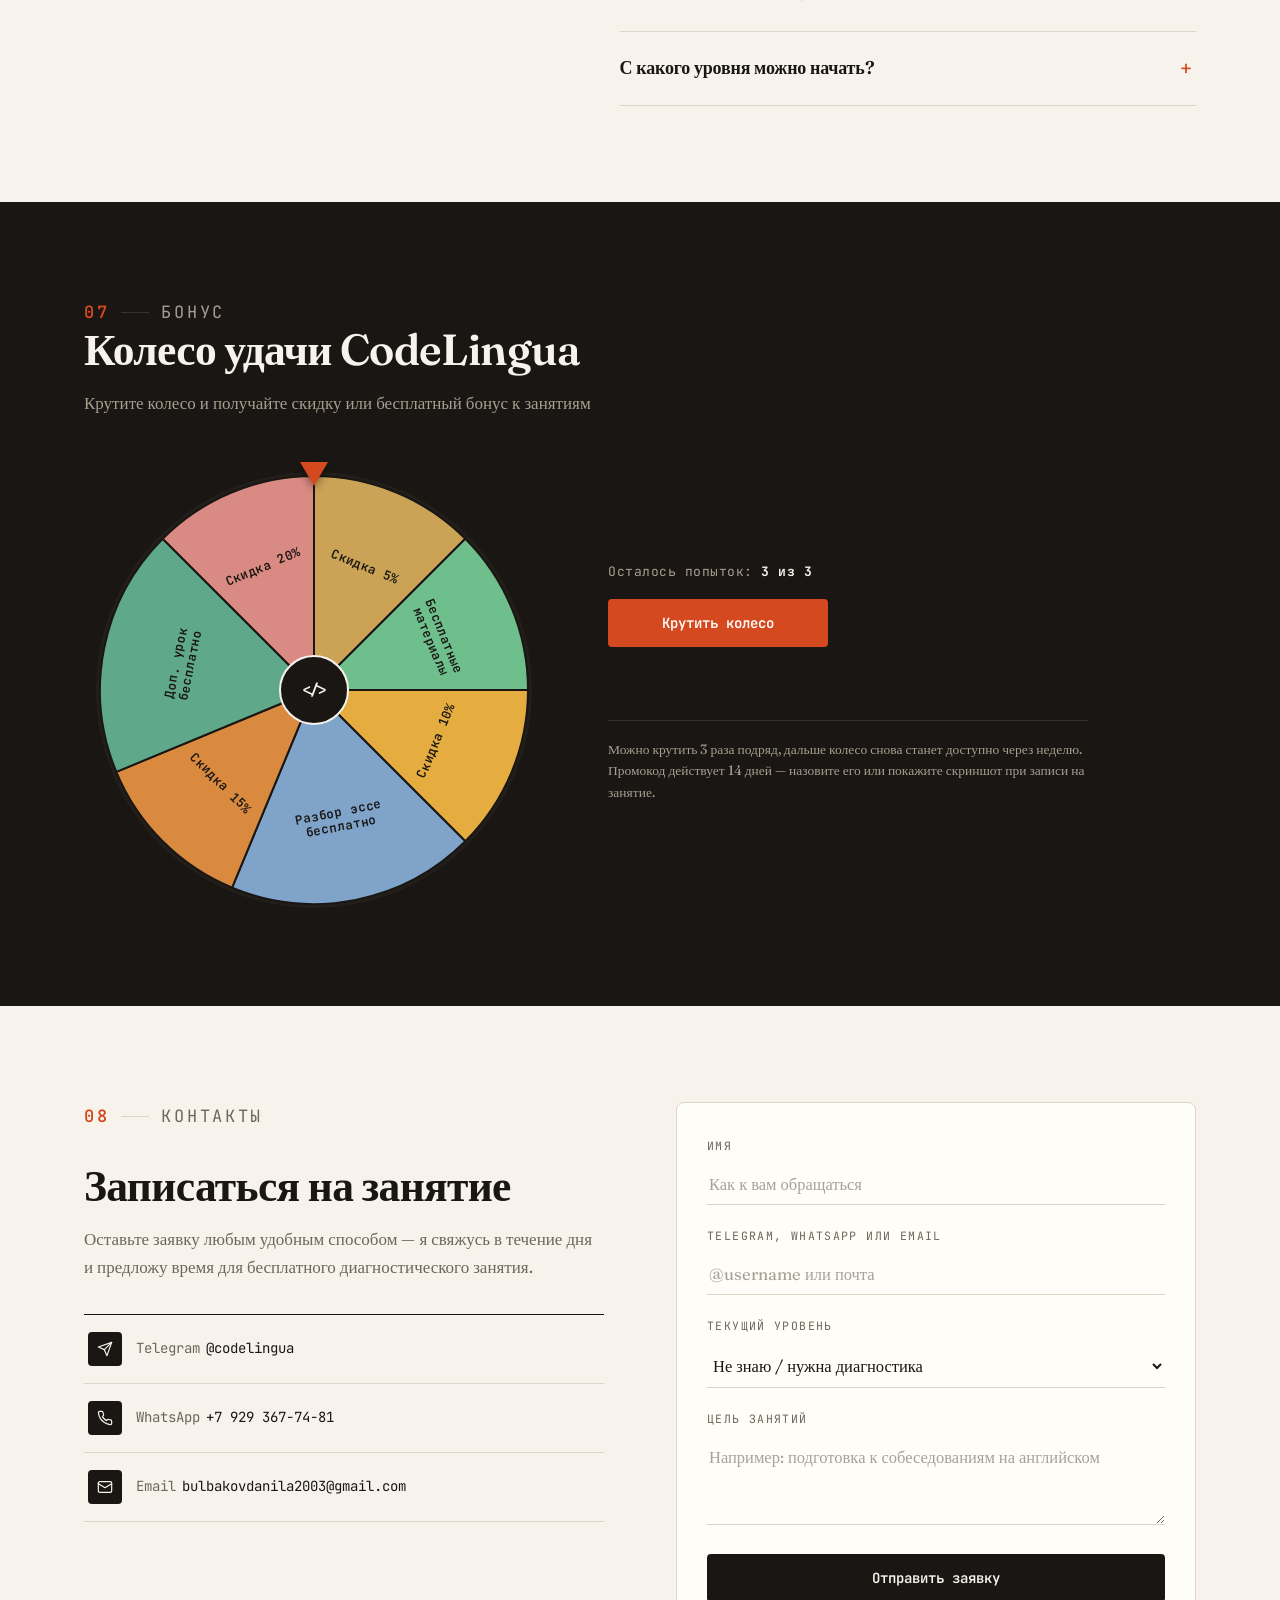
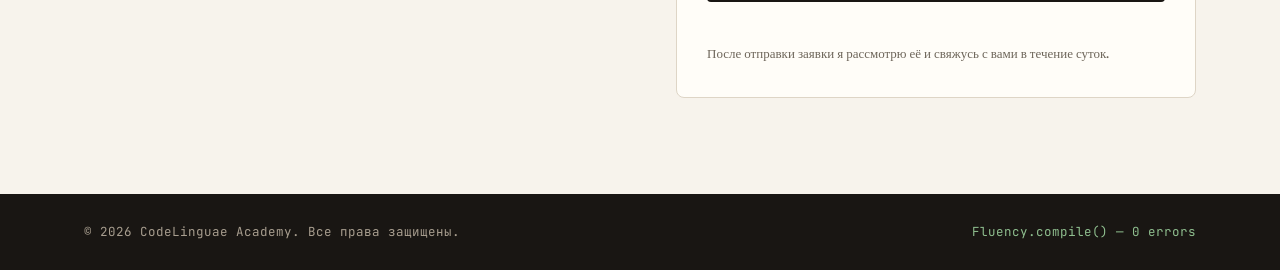
==== commit df6f0ab2: "I made almost the final version of my cite" ====
--- a/index.html
+++ b/index.html
@@ -8,225 +8,216 @@
     <link rel="icon" href="data:image/svg+xml,<svg xmlns=%22http://www.w3.org/2000/svg%22 viewBox=%220 0 100 100%22><text y=%22.9em%22 font-size=%2290%22>&#60;/&#62;</text></svg>">
     <link rel="preconnect" href="https://fonts.googleapis.com">
     <link rel="preconnect" href="https://fonts.gstatic.com" crossorigin>
-    <link href="https://fonts.googleapis.com/css2?family=JetBrains+Mono:wght@400;500;600;700;800&family=Literata:ital,opsz,wght@0,18..144,400;0,18..144,500;0,18..144,600;1,18..144,400&display=swap" rel="stylesheet">
-
+    <link href="https://fonts.googleapis.com/css2?family=Fraunces:ital,opsz,wght@0,9..144,400;0,9..144,500;0,9..144,600;0,9..144,700;1,9..144,400;1,9..144,500;1,9..144,600&family=JetBrains+Mono:wght@400;500;600;700&display=swap" rel="stylesheet">
     <link rel="stylesheet" href="css/styles.css">
 </head>
 <body>
 
-<!-- =====================================================================
+<!-- ===================================================================
      HEADER
-     ===================================================================== -->
-<header>
+     =================================================================== -->
+<header id="siteHeader">
     <div class="nav-inner">
         <a href="#top" class="logo"><span class="bracket">&lt;</span>CodeLinguae<span class="dot">.</span>Academy<span class="bracket">/&gt;</span></a>
-        <ul class="tabs" id="tabs">
-            <li><a href="#top" class="active">Главная<span class="ext"></span></a></li>
-            <li><a href="#about">О школе<span class="ext"></span></a></li>
-            <li><a href="#courses">Курсы<span class="ext"></span></a></li>
-            <li><a href="#process">Процесс<span class="ext"></span></a></li>
-            <li><a href="#reviews">Отзывы<span class="ext"></span></a></li>
-            <li><a href="#pricing">Цены<span class="ext"></span></a></li>
-            <li><a href="#faq">Частые вопросы<span class="ext"></span></a></li>
-            <li><a href="#wheel">Колесо фортуны<span class="ext"></span></a></li>
-            <li><a href="#contact">Контакты<span class="ext"></span></a></li>
-        </ul>
-        <a href="#contact" class="nav-cta">Записаться →</a>
+        <nav aria-label="Основная навигация">
+            <ul class="tabs" id="tabs">
+                <li><a href="#top" class="active">Главная</a></li>
+                <li><a href="#about">О школе</a></li>
+                <li><a href="#courses">Курсы</a></li>
+                <li><a href="#process">Процесс</a></li>
+                <li><a href="#reviews">Отзывы</a></li>
+                <li><a href="#pricing">Цены</a></li>
+                <li><a href="#faq">Вопросы</a></li>
+                <li><a href="#wheel">Колесо удачи</a></li>
+                <li><a href="#contact">Контакты</a></li>
+            </ul>
+        </nav>
+        <a href="#contact" class="nav-cta">Записаться <span aria-hidden="true">&rarr;</span></a>
         <button class="burger" id="burger" aria-label="Открыть меню" aria-expanded="false">
-            <svg viewBox="0 0 24 24" fill="none" stroke="currentColor" stroke-width="2"><line x1="4" y1="7" x2="20" y2="7"/><line x1="4" y1="12" x2="20" y2="12"/><line x1="4" y1="17" x2="20" y2="17"/></svg>
+            <svg viewBox="0 0 24 24" fill="none" stroke="currentColor" stroke-width="2" aria-hidden="true"><line x1="4" y1="7" x2="20" y2="7"/><line x1="4" y1="12" x2="20" y2="12"/><line x1="4" y1="17" x2="20" y2="17"/></svg>
         </button>
     </div>
 </header>
 
-<!-- =====================================================================
-     HERO
-     ===================================================================== -->
-<section class="hero" id="top">
-    <div class="wrap hero-grid">
-        <div>
-            <p class="eyebrow"></p>
-            <h1 id="heroTitle"></h1>
-            <p class="lede" id="heroLede"></p>
-            <div class="hero-ctas">
-                <a href="#contact" class="btn btn-primary">Пробное занятие бесплатно</a>
-                <a href="#courses" class="btn btn-ghost">Смотреть курсы</a>
-                <a href="#wheel" class="btn btn-red-wheel-button">🎁 Попытай удачу и выиграй приз</a>
-            </div>
-        </div>
-
-        <div>
-            <div class="term">
-                <div class="term-bar">
-                    <span class="term-dot" style="background:#e5716a"></span>
-                    <span class="term-dot" style="background:#e5ac3f"></span>
-                    <span class="term-dot" style="background:#6fbf8c"></span>
-                    <span class="fname"></span>
-                </div>
-                <div class="term-body" id="termBody">
-                    <!-- заполняется через JS: parseSentence(...) -->
-                </div>
-            </div>
-            <div class="legend">
-                <span><i style="background:var(--blue)"></i> существительное</span>
-                <span><i style="background:var(--green)"></i> глагол</span>
-                <span><i style="background:var(--amber)"></i> прилагательное</span>
-                <span><i style="background:var(--rose)"></i> союз</span>
-            </div>
-        </div>
+<main>
+
+    <!-- ===================================================================
+         HERO
+         =================================================================== -->
+    <section class="hero" id="top">
+        <div class="wrap hero-grid">
+            <div class="hero-copy">
+                <p class="eyebrow"><span class="eyebrow-dash" aria-hidden="true"></span>Индивидуальные занятия онлайн</p>
+                <h1 id="heroTitle" class="text-balance"></h1>
+                <p class="lede" id="heroLede"></p>
+                <div class="hero-ctas">
+                    <a href="#contact" class="btn btn-primary">Пробное занятие — бесплатно</a>
+                    <a href="#courses" class="btn btn-ghost">Смотреть курсы</a>
+                </div>
+                <a href="#wheel" class="hero-wheel-link">
+                    <span class="hero-wheel-spark" aria-hidden="true">&#10038;</span>
+                    Крутите колесо удачи — выиграйте скидку или бонус
+                    <span aria-hidden="true">&rarr;</span>
+                </a>
+            </div>
+
+            <div class="hero-visual">
+                <div class="term">
+                    <div class="term-bar">
+                        <span class="term-dot"></span>
+                        <span class="term-dot"></span>
+                        <span class="term-dot"></span>
+                        <span class="fname">sentence_parser.en</span>
+                    </div>
+                    <div class="term-body" id="termBody"></div>
+                </div>
+                <div class="legend">
+                    <span><i class="lg-noun"></i> существительное</span>
+                    <span><i class="lg-verb"></i> глагол</span>
+                    <span><i class="lg-adj"></i> прилагательное</span>
+                    <span><i class="lg-conj"></i> союз</span>
+                </div>
+            </div>
+        </div>
+    </section>
+
+    <!-- ticker strip -->
+    <div class="ticker" aria-hidden="true">
+        <div class="ticker-track" id="tickerTrack"></div>
     </div>
-</section>
-
-<!-- =====================================================================
-     ABOUT
-     ===================================================================== -->
-<section id="about">
-    <div class="wrap">
-        <div class="section-head reveal">
-            <p class="section-tag"><span class="path"></span><span class="ext"></span></p>
-            <h2>Кто ведёт занятия</h2>
-        </div>
-        <div class="about-grid">
-            <div class="about-card reveal" id="aboutCard">
-                <!-- заполняется из CONFIG.tutor -->
-            </div>
-            <div class="about-body reveal" id="aboutBody">
-                <!-- заполняется из CONFIG.about.paragraphs -->
-            </div>
-        </div>
-    </div>
-</section>
-
-<!-- =====================================================================
-     COURSES
-     ===================================================================== -->
-<section class="section-alt" id="courses">
-    <div class="wrap">
-        <div class="section-head reveal">
-            <p class="section-tag"><span class="path"></span><span class="ext"></span></p>
-            <h2>Форматы занятий</h2>
-            <p>Каждый курс — отдельная программа: свой словарь, свои задачи, свой темп. Начинаем с диагностики уровня и подбираем нужный.</p>
-        </div>
-        <div class="course-grid" id="courseGrid">
-            <!-- карточки генерируются из CONFIG.courses -->
-        </div>
-    </div>
-</section>
-
-<!-- =====================================================================
-     PROCESS
-     ===================================================================== -->
-<section id="process">
-    <div class="wrap">
-        <div class="section-head reveal">
-            <p class="section-tag"><span class="path"></span><span class="ext"></span></p>
-            <h2>Как проходит старт</h2>
-        </div>
-        <div class="steps" id="stepsGrid">
-            <!-- шаги генерируются из CONFIG.steps -->
-        </div>
-    </div>
-</section>
-
-<!-- =====================================================================
-     REVIEWS
-     ===================================================================== -->
-<section class="section-alt" id="reviews">
-    <div class="wrap">
-        <div class="section-head reveal">
-            <p class="section-tag"><span class="path"></span><span class="ext"></span></p>
-            <h2>Что говорят ученики</h2>
-        </div>
-        <div class="review-grid" id="reviewGrid">
-            <!-- карточки генерируются из CONFIG.reviews -->
-        </div>
-    </div>
-</section>
-
-<!-- =====================================================================
-     PRICING
-     ===================================================================== -->
-<section id="pricing">
-    <div class="wrap">
-        <div class="section-head reveal">
-            <p class="section-tag"><span class="path"></span><span class="ext"></span></p>
-            <h2>Стоимость занятий</h2>
-            <p>Оплата пакетами выгоднее разовых занятий. Первое занятие — диагностическое и бесплатное.</p>
-        </div>
-        <div class="price-grid" id="priceGrid">
-            <!-- карточки генерируются из CONFIG.plans -->
-        </div>
-    </div>
-</section>
-
-<!-- =====================================================================
-     FAQ
-     ===================================================================== -->
-<section class="section-alt" id="faq">
-    <div class="wrap">
-        <div class="section-head reveal">
-            <p class="section-tag"><span class="path"></span><span class="ext"></span></p>
-            <h2>Частые вопросы</h2>
-        </div>
-        <div class="faq-list" id="faqList">
-            <!-- генерируются из CONFIG.faq -->
-        </div>
-    </div>
-</section>
-
-<!-- =====================================================================
-     WHEEL OF FORTUNE
-     ===================================================================== -->
-<section id="wheel">
-    <div class="wrap">
-        <div class="section-head reveal">
-            <p class="section-tag"><span class="path"></span><span class="ext"></span></p>
-            <h2 id="wheelTitle"></h2>
-            <p id="wheelSubtitle"></p>
-        </div>
-
-        <div class="wheel-layout reveal">
-            <div class="wheel-stage-wrap">
-                <div class="wheel-pointer" aria-hidden="true"></div>
-                <div class="wheel-stage" id="wheelStage">
-                    <!-- SVG колеса собирается через JS из CONFIG.wheel.segments -->
-                </div>
-                <div class="wheel-hub">&lt;/&gt;</div>
-            </div>
-
-            <div class="wheel-panel">
-                <div class="wheel-spins-left" id="wheelSpinsLeft"></div>
-                <button class="btn btn-primary" id="wheelSpinBtn">Крутить колесо</button>
-                <p class="wheel-note" id="wheelCooldownNote"></p>
-                <p class="wheel-rules" id="wheelRules"></p>
-
-                <div class="wheel-result hidden" id="wheelResult"></div>
-
-                <div class="wheel-history" id="wheelHistory">
-                    <!-- история прошлых призов этого посетителя -->
-                </div>
-            </div>
-        </div>
-    </div>
-</section>
-
-<!-- =====================================================================
-     CONTACT
-     ===================================================================== -->
-<section id="contact">
-    <div class="wrap">
-        <div class="contact-wrap reveal">
-            <div class="contact-info">
-                <h2>Записаться на занятие</h2>
-                <p id="contactLede"></p>
-                <div class="contact-channels" id="contactChannels">
-                    <!-- генерируются из CONFIG.contact.channels -->
-                </div>
-            </div>
-            <div>
+
+    <!-- ===================================================================
+         ABOUT
+         =================================================================== -->
+    <section id="about">
+        <div class="wrap">
+            <div class="section-head reveal">
+                <p class="section-tag"><span class="num">01</span> О школе</p>
+                <h2 class="text-balance">Кто ведёт занятия</h2>
+            </div>
+            <div class="about-grid">
+                <div class="about-card reveal" id="aboutCard"></div>
+                <div class="about-body reveal" id="aboutBody"></div>
+            </div>
+        </div>
+    </section>
+
+    <!-- ===================================================================
+         COURSES
+         =================================================================== -->
+    <section class="section-line" id="courses">
+        <div class="wrap">
+            <div class="section-head reveal">
+                <p class="section-tag"><span class="num">02</span> Курсы</p>
+                <h2 class="text-balance">Форматы занятий</h2>
+                <p>Каждый курс — отдельная программа: свой словарь, свои задачи, свой темп. Начинаем с диагностики уровня и подбираем нужный.</p>
+            </div>
+            <div class="course-grid" id="courseGrid"></div>
+        </div>
+    </section>
+
+    <!-- ===================================================================
+         PROCESS
+         =================================================================== -->
+    <section class="section-line" id="process">
+        <div class="wrap">
+            <div class="section-head reveal">
+                <p class="section-tag"><span class="num">03</span> Процесс</p>
+                <h2 class="text-balance">Как проходит старт</h2>
+            </div>
+            <div class="steps" id="stepsGrid"></div>
+        </div>
+    </section>
+
+    <!-- ===================================================================
+         REVIEWS  (dark editorial band)
+         =================================================================== -->
+    <section class="section-ink" id="reviews">
+        <div class="wrap">
+            <div class="section-head reveal">
+                <p class="section-tag"><span class="num">04</span> Отзывы</p>
+                <h2 class="text-balance">Что говорят ученики</h2>
+            </div>
+            <div class="review-grid" id="reviewGrid"></div>
+        </div>
+    </section>
+
+    <!-- ===================================================================
+         PRICING
+         =================================================================== -->
+    <section id="pricing">
+        <div class="wrap">
+            <div class="section-head reveal">
+                <p class="section-tag"><span class="num">05</span> Цены</p>
+                <h2 class="text-balance">Стоимость занятий</h2>
+                <p>Оплата пакетами выгоднее разовых занятий. Первое занятие — диагностическое и бесплатное.</p>
+            </div>
+            <div class="price-grid" id="priceGrid"></div>
+        </div>
+    </section>
+
+    <!-- ===================================================================
+         FAQ
+         =================================================================== -->
+    <section class="section-line" id="faq">
+        <div class="wrap">
+            <div class="faq-grid">
+                <div class="section-head reveal">
+                    <p class="section-tag"><span class="num">06</span> FAQ</p>
+                    <h2 class="text-balance">Частые вопросы</h2>
+                    <p>Не нашли ответ? Напишите в Telegram — отвечаю в течение дня.</p>
+                </div>
+                <div class="faq-list reveal" id="faqList"></div>
+            </div>
+        </div>
+    </section>
+
+    <!-- ===================================================================
+         WHEEL OF FORTUNE
+         =================================================================== -->
+    <section class="section-ink" id="wheel">
+        <div class="wrap">
+            <div class="section-head reveal">
+                <p class="section-tag"><span class="num">07</span> Бонус</p>
+                <h2 id="wheelTitle" class="text-balance"></h2>
+                <p id="wheelSubtitle"></p>
+            </div>
+
+            <div class="wheel-layout reveal">
+                <div class="wheel-stage-wrap">
+                    <div class="wheel-pointer" aria-hidden="true"></div>
+                    <div class="wheel-stage" id="wheelStage"></div>
+                    <div class="wheel-hub" aria-hidden="true">&lt;/&gt;</div>
+                </div>
+
+                <div class="wheel-panel">
+                    <div class="wheel-spins-left" id="wheelSpinsLeft" aria-live="polite"></div>
+                    <button class="btn btn-accent" id="wheelSpinBtn">Крутить колесо</button>
+                    <p class="wheel-note" id="wheelCooldownNote" aria-live="polite"></p>
+                    <div class="wheel-result hidden" id="wheelResult" aria-live="polite"></div>
+                    <div class="wheel-history" id="wheelHistory"></div>
+                    <p class="wheel-rules" id="wheelRules"></p>
+                </div>
+            </div>
+        </div>
+    </section>
+
+    <!-- ===================================================================
+         CONTACT
+         =================================================================== -->
+    <section id="contact">
+        <div class="wrap">
+            <div class="contact-wrap reveal">
+                <div class="contact-info">
+                    <p class="section-tag"><span class="num">08</span> Контакты</p>
+                    <h2 class="text-balance">Записаться на занятие</h2>
+                    <p id="contactLede"></p>
+                    <div class="contact-channels" id="contactChannels"></div>
+                </div>
                 <form id="bookingForm" action="https://formspree.io/f/mrewvoja" method="POST">
                     <div class="form-group">
                         <label for="f-name">Имя</label>
-                        <input id="f-name" name="name" type="text" required placeholder="Как к вам обращаться">
+                        <input id="f-name" name="name" type="text" required placeholder="Как к вам обращаться" autocomplete="name">
                     </div>
                     <div class="form-group">
                         <label for="f-contact">Telegram, WhatsApp или email</label>
@@ -245,19 +236,20 @@
                         <label for="f-msg">Цель занятий</label>
                         <textarea id="f-msg" name="message" placeholder="Например: подготовка к собеседованиям на английском"></textarea>
                     </div>
-                    <button type="submit" class="btn btn-primary" style="width:100%; justify-content:center;">Отправить заявку</button>
-                    <p class="form-status" id="formStatus"></p>
-                    <p class="form-note">После отправки заявки менеджер рассмотрит её и свяжется с вами в течение суток.</p>
+                    <button type="submit" class="btn btn-primary btn-block">Отправить заявку</button>
+                    <p class="form-status" id="formStatus" aria-live="polite"></p>
+                    <p class="form-note">После отправки заявки я рассмотрю её и свяжусь с вами в течение суток.</p>
                 </form>
             </div>
         </div>
-    </div>
-</section>
+    </section>
+
+</main>
 
 <footer>
     <div class="wrap footer-inner">
         <span id="footerName"></span>
-        <span><span class="mono"></span></span>
+        <span class="footer-code">Fluency.compile() &mdash; 0 errors</span>
     </div>
 </footer>
 
--- a/css/styles.css
+++ b/css/styles.css
@@ -1,40 +1,41 @@
 /* =========================================================================
-   CodeLingua Academy — стили сайта
-   Цветовые переменные и переменные шрифтов собраны в начале —
-   их удобно менять, не трогая остальной код.
-   ========================================================================= */
+CodeLinguae Academy — "Ink & Paper" editorial redesign
+                                    Warm paper background, bold serif headlines, mono micro-labels,
+                                    terracotta accent. Premium, trustworthy, distinctly non-template.
+========================================================================= */
 :root{
-    /* --- цвета --- */
-    --ink:        #141a17;   /* основной тёмный фон */
-    --ink-panel:  #1c2420;   /* фон панелей/карточек на тёмном фоне */
-    --ink-line:   #2c362f;   /* линии-разделители на тёмном фоне */
-    --paper:      #eaece3;   /* светлый фон секций */
-    --paper-card: #f6f7f1;   /* карточки на светлом фоне */
-    --paper-line: #d7dacb;   /* линии-разделители на светлом фоне */
-    --text-on-ink:    #eef1ea;
-    --text-on-ink-mut:#9fada2;
-    --text-on-paper:  #1b211c;
-    --text-on-paper-mut:#5b6459;
-
-    --amber: #e5ac3f;  /* строки/CTA — как строковый литерал в редакторе */
-    --green: #6fbf8c;  /* глаголы/успех */
-    --blue:  #7fa3c9;  /* существительные/ссылки */
-    --rose:  #d98a82;  /* предупреждения/акцент для ошибок в демо */
-
-    /* --- шрифты --- */
-    --font-mono: 'JetBrains Mono', ui-monospace, monospace;
-    --font-serif: 'Literata', Georgia, serif;
-
-    --radius: 10px;
-    --maxw: 1120px;
+    /* --- Palette (5 tokens) --- */
+    --paper:      #f7f3ec;   /* warm off-white background */
+    --ink:        #191613;   /* near-black text & dark panels */
+    --muted:      #6e665a;   /* secondary text */
+    --line:       #ded5c6;   /* borders & dividers */
+    --accent:     #d4491f;   /* terracotta — CTAs, highlights */
+
+    /* derived surfaces */
+    --paper-raise:#fffdf8;   /* cards on paper */
+    --ink-raise:  #221e1a;   /* cards on ink */
+    --ink-line:   #38322b;   /* borders on ink */
+    --ink-muted:  #a89e8f;   /* secondary text on ink */
+
+    /* syntax tokens (functional colors for the terminal) */
+    --tok-noun: #e8956d;
+    --tok-verb: #8fbf8f;
+    --tok-adj:  #e3b458;
+    --tok-conj: #d4491f;
+
+    --font-serif: 'Fraunces', Georgia, serif;
+    --font-mono:  'JetBrains Mono', ui-monospace, monospace;
+
+    --radius: 4px;
+    --maxw: 1160px;
 }
 
 *{box-sizing:border-box;}
-html{scroll-behavior:smooth;}
+html{scroll-behavior:smooth; background:var(--paper);}
 body{
     margin:0;
     background:var(--paper);
-    color:var(--text-on-paper);
+    color:var(--ink);
     font-family:var(--font-serif);
     font-size:17px;
     line-height:1.6;
@@ -48,429 +49,604 @@
 a{color:inherit;}
 img{max-width:100%;display:block;}
 .wrap{max-width:var(--maxw); margin:0 auto; padding:0 24px;}
-.mono{font-family:var(--font-mono);}
 button, input, textarea, select{font-family:inherit; font-size:inherit;}
-
-::selection{background:var(--amber); color:#141a17;}
-
-/* focus visibility for keyboard users */
-a:focus-visible, button:focus-visible, input:focus-visible, textarea:focus-visible{
-    outline:2px solid var(--green);
+.text-balance{text-wrap:balance;}
+
+::selection{background:var(--ink); color:var(--paper);}
+
+a:focus-visible, button:focus-visible, input:focus-visible,
+textarea:focus-visible, select:focus-visible, summary:focus-visible{
+    outline:2px solid var(--accent);
     outline-offset:3px;
 }
 
 /* ---------------------------------------------------------------------
-   Header / nav — стилизовано под вкладки открытых файлов в редакторе
+   Reveal on scroll
+   --------------------------------------------------------------------- */
+.reveal{opacity:0; transform:translateY(18px); transition:opacity .6s ease, transform .6s ease;}
+.reveal.in{opacity:1; transform:none;}
+
+/* ---------------------------------------------------------------------
+   Header / nav
    --------------------------------------------------------------------- */
 header{
     position:sticky; top:0; z-index:50;
-    background:var(--ink);
-    border-bottom:1px solid var(--ink-line);
+    background:var(--paper);
+    border-bottom:1px solid var(--line);
 }
 .nav-inner{
-    display:flex; align-items:center; justify-content:center;
-    gap:20px;
-    padding:14px 24px;
+    display:flex; align-items:center; justify-content:space-between;
+    gap:16px;
+    padding:0 24px;
     max-width:var(--maxw); margin:0 auto;
-}
-
+    height:60px;
+}
 .logo{
-    display:flex; align-items:center; gap:10px;
-    color:var(--text-on-ink);
+    display:flex; align-items:center; gap:2px;
     font-family:var(--font-mono);
     font-weight:700;
-    font-size:17px;
+    font-size:15px;
     text-decoration:none;
-    letter-spacing:-0.01em;
-}
-.logo .bracket{color:var(--green);}
-.logo .dot{color:var(--amber);}
-
-.tabs{display:flex; gap:2px; list-style:none; margin:0; padding:0;}
+    letter-spacing:-0.02em;
+    white-space:nowrap;
+}
+.logo .bracket{color:var(--accent);}
+.logo .dot{color:var(--muted);}
+
+.tabs{display:flex; gap:0; list-style:none; margin:0; padding:0;}
 .tabs li a{
     display:block;
-    padding:9px 16px;
+    padding:20px 11px;
     font-family:var(--font-mono);
-    font-size:13px;
-    color:var(--text-on-ink-mut);
+    font-size:12px;
+    letter-spacing:.02em;
+    color:var(--muted);
     text-decoration:none;
-    border-top:2px solid transparent;
-    transition:color .15s ease, background .15s ease, border-color .15s ease;
+    border-bottom:2px solid transparent;
+    transition:color .15s ease, border-color .15s ease;
     white-space:nowrap;
 }
-.tabs li a:hover{color:var(--text-on-ink); background:var(--ink-panel);}
-.tabs li a.active{color:var(--amber); background:var(--ink-panel); border-top-color:var(--amber);}
-.tabs li a .ext{color:var(--text-on-ink-mut); opacity:.7;}
+.tabs li a:hover{color:var(--ink);}
+.tabs li a.active{color:var(--ink); border-bottom-color:var(--accent);}
 
 .nav-cta{
     display:inline-flex; align-items:center; gap:8px;
-    font-family:var(--font-mono); font-size:13px; font-weight:600;
-    color:#141a17; background:var(--green);
-    padding:9px 16px; border-radius:6px; text-decoration:none;
+    font-family:var(--font-mono); font-size:12.5px; font-weight:600;
+    color:var(--paper); background:var(--ink);
+    padding:9px 16px; border-radius:var(--radius); text-decoration:none;
     white-space:nowrap;
-    transition:transform .15s ease, box-shadow .15s ease;
-}
-.nav-cta:hover{transform:translateY(-1px); box-shadow:0 4px 14px rgba(111,191,140,.35);}
-
-.burger{display:none; background:none; border:none; color:var(--text-on-ink); cursor:pointer; padding:8px;}
+    transition:background .15s ease;
+}
+.nav-cta:hover{background:var(--accent);}
+
+.burger{display:none; background:none; border:none; color:var(--ink); cursor:pointer; padding:8px;}
 .burger svg{width:24px; height:24px;}
 
-@media (max-width:860px){
+@media (max-width:1020px){
     .tabs{
-        position:fixed; inset:57px 0 0 0; z-index:40;
-        flex-direction:column; background:var(--ink);
-        padding:8px; gap:4px;
+        position:fixed; inset:60px 0 0 0; z-index:40;
+        flex-direction:column; background:var(--paper);
+        padding:12px 8px; gap:2px;
         transform:translateX(100%);
         transition:transform .25s ease;
         overflow-y:auto;
+        border-top:1px solid var(--line);
     }
     .tabs.open{transform:translateX(0);}
-    .tabs li a{padding:14px 16px; font-size:15px; border-top:none; border-left:2px solid transparent;}
-    .tabs li a.active{border-left-color:var(--amber); border-top-color:transparent;}
+    .tabs li a{padding:14px 16px; font-size:15px; border-bottom:none; border-left:2px solid transparent;}
+    .tabs li a.active{border-left-color:var(--accent); border-bottom-color:transparent;}
     .burger{display:block;}
     .nav-cta{display:none;}
 }
 
 /* ---------------------------------------------------------------------
-   Hero — "терминал", в котором печатается разбор предложения
+   Buttons
+   --------------------------------------------------------------------- */
+.btn{
+    display:inline-flex; align-items:center; justify-content:center; gap:8px;
+    font-family:var(--font-mono); font-weight:600; font-size:14px;
+    padding:14px 24px; border-radius:var(--radius); text-decoration:none;
+    border:1px solid transparent; cursor:pointer;
+    transition:background .15s ease, color .15s ease, border-color .15s ease, transform .15s ease;
+}
+.btn-primary{background:var(--ink); color:var(--paper);}
+.btn-primary:hover{background:var(--accent); color:#fffdf8;}
+.btn-ghost{background:transparent; border-color:var(--ink); color:var(--ink);}
+.btn-ghost:hover{background:var(--ink); color:var(--paper);}
+.btn-accent{background:var(--accent); color:#fffdf8;}
+.btn-accent:hover{background:#b93c17;}
+.btn-accent:disabled{background:var(--ink-line); color:var(--ink-muted); cursor:not-allowed;}
+.btn-block{width:100%;}
+
+/* ---------------------------------------------------------------------
+   Hero
    --------------------------------------------------------------------- */
 .hero{
-    background:var(--ink); color:var(--text-on-ink);
-    padding:72px 0 84px;
-    border-bottom:1px solid var(--ink-line);
+    padding:84px 0 92px;
+    position:relative;
 }
 .hero-grid{
-    display:grid; grid-template-columns:1.05fr 0.95fr; gap:56px; align-items:center;
-}
-@media (max-width:900px){ .hero-grid{grid-template-columns:1fr; gap:40px;} }
+    display:grid; grid-template-columns:1.08fr 0.92fr; gap:64px; align-items:center;
+}
+@media (max-width:940px){ .hero-grid{grid-template-columns:1fr; gap:48px;} .hero{padding:56px 0 64px;} }
 
 .eyebrow{
-    font-family:var(--font-mono); font-size:12.5px; letter-spacing:.14em; text-transform:uppercase;
-    color:var(--green); margin:0 0 18px; display:flex; align-items:center; gap:10px;
-}
-.eyebrow::before{content:""; color:var(--text-on-ink-mut);}
+    font-family:var(--font-mono); font-size:12px; letter-spacing:.16em; text-transform:uppercase;
+    color:var(--muted); margin:0 0 26px; display:flex; align-items:center; gap:12px;
+}
+.eyebrow-dash{width:34px; height:1px; background:var(--accent); display:inline-block;}
 
 .hero h1{
-    font-family:var(--font-serif); font-weight:600; font-style:normal;
-    font-size:clamp(34px, 4.6vw, 56px); line-height:1.08; letter-spacing:-0.01em;
-    margin:0 0 22px;
-}
-.hero h1 em{font-style:italic; color:var(--amber); font-weight:500;}
+    font-family:var(--font-serif);
+    font-weight:600;
+    font-size:clamp(38px, 5.2vw, 66px);
+    line-height:1.04;
+    letter-spacing:-0.02em;
+    margin:0 0 24px;
+}
+.hero h1 em{
+    font-style:italic; font-weight:500; color:var(--accent);
+}
 
 .hero p.lede{
-    font-size:18px; color:var(--text-on-ink-mut); max-width:46ch; margin:0 0 32px;
-}
-
-.hero-ctas{display:flex; gap:14px; flex-wrap:wrap;}
-.btn{
-    display:inline-flex; align-items:center; gap:8px;
-    font-family:var(--font-mono); font-weight:600; font-size:14px;
-    padding:13px 22px; border-radius:7px; text-decoration:none;
-    border:1px solid transparent; cursor:pointer;
-    transition:transform .15s ease, box-shadow .15s ease, background .15s ease;
-}
-.btn-primary{background:var(--amber); color:#20160a;}
-.btn-primary:hover{transform:translateY(-1px); box-shadow:0 6px 18px rgba(229,172,63,.3);}
-.btn-ghost{background:transparent; border-color:var(--ink-line); color:var(--text-on-ink);}
-.btn-ghost:hover{border-color:var(--text-on-ink-mut);}
-.btn-red-wheel-button{background:var(--rose); color:#141a17;}
-
-/* terminal window */
+    font-size:18px; color:var(--muted); max-width:48ch; margin:0 0 36px;
+    line-height:1.65;
+}
+
+.hero-ctas{display:flex; gap:12px; flex-wrap:wrap;}
+
+.hero-wheel-link{
+    display:inline-flex; align-items:center; gap:10px;
+    margin-top:26px;
+    font-family:var(--font-mono); font-size:13px; font-weight:500;
+    color:var(--accent); text-decoration:none;
+    border-bottom:1px solid transparent;
+    transition:border-color .15s ease;
+}
+.hero-wheel-link:hover{border-bottom-color:var(--accent);}
+.hero-wheel-spark{font-size:15px;}
+
+/* terminal — dark ink card on paper */
 .term{
-    background:var(--ink-panel); border:1px solid var(--ink-line); border-radius:10px;
-    overflow:hidden; box-shadow:0 24px 60px -20px rgba(0,0,0,.55);
+    background:var(--ink);
+    color:var(--paper);
+    border-radius:8px;
+    overflow:hidden;
+    box-shadow:0 30px 60px -30px rgba(25,22,19,.45);
+    border:1px solid var(--ink);
 }
 .term-bar{
-    display:flex; align-items:center; gap:8px;
-    padding:11px 14px; background:#161d19; border-bottom:1px solid var(--ink-line);
-}
-.term-dot{width:10px; height:10px; border-radius:50%;}
+    display:flex; align-items:center; gap:7px;
+    padding:12px 16px; border-bottom:1px solid var(--ink-line);
+}
+.term-dot{width:9px; height:9px; border-radius:50%; background:var(--ink-line);}
+.term-bar .term-dot:first-child{background:var(--accent);}
 .term-bar .fname{
-    margin-left:8px; font-family:var(--font-mono); font-size:12px; color:var(--text-on-ink-mut);
+    margin-left:8px; font-family:var(--font-mono); font-size:12px; color:var(--ink-muted);
 }
 .term-body{
-    padding:22px 20px 26px; font-family:var(--font-mono); font-size:14.5px; line-height:1.9;
-    min-height:230px;
+    padding:24px 22px 28px; font-family:var(--font-mono); font-size:14.5px; line-height:2;
+    min-height:210px;
 }
 .term-line{white-space:pre-wrap; word-break:break-word;}
-.term-comment{color:var(--text-on-ink-mut);}
-.tok-noun{color:var(--blue);}
-.tok-verb{color:var(--green);}
-.tok-adj{color:var(--amber);}
-.tok-conj{color:var(--rose);}
-.cursor{display:inline-block; width:8px; height:1.1em; background:var(--green); vertical-align:text-bottom; animation:blink 1s step-end infinite;}
+.term-comment{color:var(--ink-muted);}
+.tok-noun{color:var(--tok-noun);}
+.tok-verb{color:var(--tok-verb);}
+.tok-adj{color:var(--tok-adj);}
+.tok-conj{color:var(--tok-conj);}
+.cursor{display:inline-block; width:8px; height:1.1em; background:var(--accent); vertical-align:text-bottom; animation:blink 1s step-end infinite;}
 @keyframes blink{50%{opacity:0;}}
-.term-output{color:var(--green); margin-top:14px;}
+.term-output{color:var(--tok-verb); margin-top:14px;}
 .term-output.hidden{display:none;}
 
-/* legend under terminal */
-.legend{display:flex; gap:16px; flex-wrap:wrap; margin-top:16px; font-family:var(--font-mono); font-size:12px; color:var(--text-on-ink-mut);}
-.legend span{display:inline-flex; align-items:center; gap:6px;}
+.legend{display:flex; gap:18px; flex-wrap:wrap; margin-top:18px; font-family:var(--font-mono); font-size:12px; color:var(--muted);}
+.legend span{display:inline-flex; align-items:center; gap:7px;}
 .legend i{width:9px; height:9px; border-radius:2px; display:inline-block;}
+.legend .lg-noun{background:var(--tok-noun);}
+.legend .lg-verb{background:var(--tok-verb);}
+.legend .lg-adj{background:var(--tok-adj);}
+.legend .lg-conj{background:var(--tok-conj);}
+
+/* ---------------------------------------------------------------------
+   Ticker strip
+   --------------------------------------------------------------------- */
+.ticker{
+    background:var(--ink);
+    color:var(--paper);
+    overflow:hidden;
+    padding:13px 0;
+    border-top:1px solid var(--ink);
+    border-bottom:1px solid var(--ink);
+}
+.ticker-track{
+    display:flex; gap:0; width:max-content;
+    animation:ticker 36s linear infinite;
+    font-family:var(--font-mono); font-size:12.5px; letter-spacing:.12em; text-transform:uppercase;
+}
+.ticker-track span{padding:0 26px; white-space:nowrap; color:var(--ink-muted);}
+.ticker-track span b{color:var(--paper); font-weight:500;}
+.ticker-track .tick-sep{color:var(--accent); padding:0;}
+@keyframes ticker{from{transform:translateX(0);} to{transform:translateX(-50%);}}
 
 /* ---------------------------------------------------------------------
    Section scaffolding
    --------------------------------------------------------------------- */
-section{padding:88px 0;}
-.section-alt{background:var(--paper-card);}
-.section-head{max-width:640px; margin:0 0 48px;}
+section{padding:96px 0;}
+.section-line{border-top:1px solid var(--line);}
+.section-ink{
+    background:var(--ink);
+    color:var(--paper);
+}
+.section-head{max-width:680px; margin:0 0 52px;}
 .section-tag{
-    font-family:var(--font-mono); font-size:12.5px; letter-spacing:.12em; text-transform:uppercase;
-    color:var(--text-on-paper-mut); margin:0 0 12px;
-}
-.section-tag .path{color:var(--blue);}
-.section-tag .ext{color:var(--amber);}
+    font-family:var(--font-mono); font-size:12px; letter-spacing:.16em; text-transform:uppercase;
+    color:var(--muted); margin:0 0 16px;
+    display:flex; align-items:center; gap:12px;
+}
+.section-tag .num{
+    color:var(--accent); font-weight:600;
+}
+.section-tag .num::after{
+    content:""; display:inline-block; width:28px; height:1px; background:var(--line);
+    vertical-align:middle; margin-left:12px;
+}
+.section-ink .section-tag{color:var(--ink-muted);}
+.section-ink .section-tag .num::after{background:var(--ink-line);}
+
 h2{
-    font-family:var(--font-serif); font-weight:600; font-size:clamp(26px,3vw,36px);
-    margin:0 0 14px; letter-spacing:-0.01em;
-}
-.section-head p{color:var(--text-on-paper-mut); font-size:17px; margin:0;}
+    font-family:var(--font-serif); font-weight:600;
+    font-size:clamp(30px, 3.4vw, 44px);
+    line-height:1.1;
+    margin:0 0 16px; letter-spacing:-0.015em;
+}
+.section-head p{color:var(--muted); font-size:17px; margin:0; line-height:1.65;}
+.section-ink .section-head p{color:var(--ink-muted);}
 
 /* ---------------------------------------------------------------------
    About
    --------------------------------------------------------------------- */
-.about-grid{display:grid; grid-template-columns:280px 1fr; gap:56px;}
-@media (max-width:780px){.about-grid{grid-template-columns:1fr;}}
+.about-grid{display:grid; grid-template-columns:300px 1fr; gap:64px; align-items:start;}
+@media (max-width:800px){.about-grid{grid-template-columns:1fr; gap:36px;}}
 .about-card{
-    background:var(--ink); color:var(--text-on-ink); border-radius:var(--radius);
-    padding:26px; font-family:var(--font-mono); font-size:13px;
-}
-.about-card dt{color:var(--text-on-ink-mut); margin-top:14px;}
+    background:var(--ink);
+    color:var(--paper);
+    border-radius:8px;
+    padding:28px; font-family:var(--font-mono); font-size:13px;
+    box-shadow:0 24px 48px -28px rgba(25,22,19,.4);
+}
+.about-card .tutor-name{font-size:17px; font-weight:700; margin-bottom:2px; letter-spacing:-0.01em;}
+.about-card .tutor-role{color:var(--accent); font-size:12px; margin-bottom:16px;}
+.about-card dl{margin:0;}
+.about-card dt{color:var(--ink-muted); margin-top:15px; font-size:11.5px; text-transform:uppercase; letter-spacing:.08em;}
 .about-card dt:first-child{margin-top:0;}
-.about-card dd{margin:3px 0 0; color:var(--text-on-ink); font-size:14px;}
-.about-body p{margin:0 0 18px; font-size:17px;}
+.about-card dd{margin:4px 0 0; color:var(--paper); font-size:14px;}
+.about-body p{margin:0 0 20px; font-size:18px; line-height:1.7;}
+.about-body p:first-child{
+    font-size:22px; line-height:1.55; font-weight:500;
+}
 .about-body p:last-child{margin-bottom:0;}
 
 /* ---------------------------------------------------------------------
-   Courses — карточки как файлы в проекте
-   --------------------------------------------------------------------- */
-.course-grid{display:grid; grid-template-columns:repeat(3,1fr); gap:20px;}
+   Courses
+   --------------------------------------------------------------------- */
+.course-grid{display:grid; grid-template-columns:repeat(3,1fr); gap:0; border:1px solid var(--line); border-radius:8px; overflow:hidden; background:var(--line);}
 @media (max-width:900px){.course-grid{grid-template-columns:repeat(2,1fr);}}
 @media (max-width:620px){.course-grid{grid-template-columns:1fr;}}
 .course-card{
-    background:var(--paper-card); border:1px solid var(--paper-line); border-radius:var(--radius);
-    padding:24px; display:flex; flex-direction:column; gap:14px;
-    transition:transform .18s ease, box-shadow .18s ease, border-color .18s ease;
-}
-.course-card:hover{transform:translateY(-3px); box-shadow:0 16px 32px -18px rgba(20,26,23,.25); border-color:var(--green);}
+    background:var(--paper-raise);
+    padding:30px 26px;
+    display:flex; flex-direction:column; gap:14px;
+    margin:0 0 1px 1px;
+    outline:1px solid var(--line);
+    transition:background .18s ease;
+    position:relative;
+}
+.course-card:hover{background:var(--paper);}
 .course-card.featured{
-    background:var(--ink); color:var(--text-on-ink); border-color:var(--ink);
-}
-.course-card.featured .course-title, .course-card.featured .course-desc{color:var(--text-on-ink);}
-.course-card.featured .course-desc{color:var(--text-on-ink-mut);}
+    background:var(--ink);
+    color:var(--paper);
+}
+.course-card.featured:hover{background:var(--ink-raise);}
 .course-badge{
-    align-self:flex-start; font-family:var(--font-mono); font-size:11px; letter-spacing:.06em;
-    padding:3px 9px; border-radius:20px; background:var(--amber); color:#20160a; font-weight:700;
-}
-.course-icon{font-family:var(--font-mono); font-size:13px; color:var(--green);}
-.course-title{font-family:var(--font-serif); font-weight:600; font-size:20px; margin:0;}
-.course-desc{color:var(--text-on-paper-mut); font-size:15px; margin:0; flex-grow:1;}
+    align-self:flex-start; font-family:var(--font-mono); font-size:10.5px; letter-spacing:.1em; text-transform:uppercase;
+    padding:4px 10px; border-radius:2px; background:var(--accent); color:#fffdf8; font-weight:600;
+}
+.course-index{
+    font-family:var(--font-mono); font-size:12px; color:var(--muted);
+}
+.course-card.featured .course-index{color:var(--ink-muted);}
+.course-title{font-family:var(--font-serif); font-weight:600; font-size:21px; margin:0; letter-spacing:-0.01em;}
+.course-desc{color:var(--muted); font-size:15px; margin:0; flex-grow:1; line-height:1.6;}
+.course-card.featured .course-desc{color:var(--ink-muted);}
 .course-meta{
-    font-family:var(--font-mono); font-size:12px; color:var(--text-on-paper-mut);
-    display:flex; justify-content:space-between; border-top:1px dashed var(--paper-line); padding-top:12px;
-}
-.course-card.featured .course-meta{border-top-color:var(--ink-line); color:var(--text-on-ink-mut);}
-
-/* ---------------------------------------------------------------------
-   Process — шаги (реальная последовательность → нумерация уместна)
-   --------------------------------------------------------------------- */
-.steps{display:grid; grid-template-columns:repeat(4,1fr); gap:0; border-top:1px solid var(--paper-line); border-left:1px solid var(--paper-line);}
-@media (max-width:820px){.steps{grid-template-columns:1fr 1fr;}}
+    font-family:var(--font-mono); font-size:12px; color:var(--muted);
+    display:flex; justify-content:space-between; border-top:1px solid var(--line); padding-top:14px;
+}
+.course-card.featured .course-meta{color:var(--ink-muted); border-top-color:var(--ink-line);}
+
+/* ---------------------------------------------------------------------
+   Process
+   --------------------------------------------------------------------- */
+.steps{display:grid; grid-template-columns:repeat(4,1fr); gap:36px;}
+@media (max-width:860px){.steps{grid-template-columns:1fr 1fr; gap:40px 28px;}}
 @media (max-width:520px){.steps{grid-template-columns:1fr;}}
-.step{
-    padding:26px 22px; border-right:1px solid var(--paper-line); border-bottom:1px solid var(--paper-line);
+.step{border-top:2px solid var(--ink); padding-top:22px;}
+.step-num{
+    font-family:var(--font-mono); font-size:13px; font-weight:600; color:var(--accent);
+    margin-bottom:14px;
+}
+.step h3{font-family:var(--font-serif); font-weight:600; font-size:20px; margin:0 0 10px; letter-spacing:-0.01em;}
+.step p{color:var(--muted); font-size:15px; margin:0; line-height:1.6;}
+
+/* ---------------------------------------------------------------------
+   Reviews (on ink)
+   --------------------------------------------------------------------- */
+.review-grid{display:grid; grid-template-columns:repeat(3,1fr); gap:0;}
+@media (max-width:860px){.review-grid{grid-template-columns:1fr;}}
+.review-card{
+    padding:34px 30px;
+    border-left:1px solid var(--ink-line);
+    display:flex; flex-direction:column; gap:20px;
+}
+.review-card:first-child{border-left:none; padding-left:0;}
+.review-card:last-child{padding-right:0;}
+@media (max-width:860px){
+    .review-card{border-left:none; border-top:1px solid var(--ink-line); padding:30px 0;}
+    .review-card:first-child{border-top:none; padding-top:0;}
+}
+.review-log{
+    font-family:var(--font-mono); font-size:11.5px; color:var(--ink-muted);
+    letter-spacing:.06em;
+}
+.review-log::before{content:"// ";}
+.review-text{
+    font-family:var(--font-serif); font-size:19px; line-height:1.55; margin:0; flex-grow:1;
+    font-weight:400;
+}
+.review-who{
+    display:flex; align-items:center; gap:12px;
+    font-family:var(--font-mono); font-size:12.5px; color:var(--ink-muted);
+}
+.review-who .avatar{
+    width:34px; height:34px; border-radius:50%;
+    display:inline-flex; align-items:center; justify-content:center;
+    font-weight:700; font-size:14px; color:var(--ink);
+    flex-shrink:0;
+}
+
+/* ---------------------------------------------------------------------
+   Pricing
+   --------------------------------------------------------------------- */
+.price-grid{display:grid; grid-template-columns:repeat(3,1fr); gap:20px; align-items:stretch;}
+@media (max-width:880px){.price-grid{grid-template-columns:1fr; max-width:460px;}}
+.price-card{
+    background:var(--paper-raise);
+    border:1px solid var(--line);
+    border-radius:8px;
+    padding:32px 28px;
+    display:flex; flex-direction:column; gap:0;
     position:relative;
 }
-.step-num{font-family:var(--font-mono); color:var(--amber); font-size:13px; font-weight:700;}
-.step h3{font-family:var(--font-serif); font-size:18px; margin:10px 0 8px;}
-.step p{margin:0; color:var(--text-on-paper-mut); font-size:14.5px;}
-
-/* ---------------------------------------------------------------------
-   Reviews
-   --------------------------------------------------------------------- */
-.review-grid{display:grid; grid-template-columns:repeat(3,1fr); gap:20px;}
-@media (max-width:900px){.review-grid{grid-template-columns:1fr 1fr;}}
-@media (max-width:620px){.review-grid{grid-template-columns:1fr;}}
-.review-card{
-    background:var(--ink); color:var(--text-on-ink); border-radius:var(--radius); padding:24px;
-    display:flex; flex-direction:column; gap:16px;
-}
-.review-log{font-family:var(--font-mono); font-size:11px; color:var(--green);}
-.review-text{font-size:15.5px; margin:0; color:var(--text-on-ink); flex-grow:1;}
-.review-who{display:flex; align-items:center; gap:10px; font-family:var(--font-mono); font-size:12.5px; color:var(--text-on-ink-mut);}
-.avatar{
-    width:34px; height:34px; border-radius:50%; display:flex; align-items:center; justify-content:center;
-    font-family:var(--font-mono); font-weight:700; font-size:13px; color:#141a17;
-}
-
-/* ---------------------------------------------------------------------
-   Pricing
-   --------------------------------------------------------------------- */
-.price-grid{display:grid; grid-template-columns:repeat(3,1fr); gap:20px;}
-@media (max-width:900px){.price-grid{grid-template-columns:1fr;}}
-.price-card{
-    background:var(--paper-card); border:1px solid var(--paper-line); border-radius:var(--radius);
-    padding:28px; display:flex; flex-direction:column; gap:18px;
-}
-.price-card.reco{border-color:var(--green); border-width:2px; position:relative;}
+.price-card.reco{
+    background:var(--ink);
+    color:var(--paper);
+    border-color:var(--ink);
+    box-shadow:0 28px 56px -30px rgba(25,22,19,.5);
+}
 .reco-flag{
-    position:absolute; top:-13px; left:24px; background:var(--green); color:#0f1a14;
-    font-family:var(--font-mono); font-size:11px; font-weight:700; padding:4px 10px; border-radius:20px;
-}
-.price-name{font-family:var(--font-mono); font-size:13px; letter-spacing:.06em; text-transform:uppercase; color:var(--text-on-paper-mut);}
-.price-amount{font-family:var(--font-serif); font-size:38px; font-weight:600;}
-.price-amount span{font-family:var(--font-mono); font-size:14px; color:var(--text-on-paper-mut); font-weight:400;}
-.price-list{list-style:none; margin:0; padding:0; display:flex; flex-direction:column; gap:9px; font-size:14.5px; flex-grow:1;}
-.price-list li{display:flex; gap:8px;}
-.price-list li::before{content:"✓"; color:var(--green); font-weight:700;}
-
-/* ---------------------------------------------------------------------
-   FAQ — <details>/<summary>, работает без JS
-   --------------------------------------------------------------------- */
-.faq-list{display:flex; flex-direction:column; gap:0; border-top:1px solid var(--paper-line);}
-.faq-item{border-bottom:1px solid var(--paper-line);}
+    position:absolute; top:-11px; left:28px;
+    font-family:var(--font-mono); font-size:10.5px; font-weight:600; letter-spacing:.1em; text-transform:uppercase;
+    background:var(--accent); color:#fffdf8;
+    padding:4px 12px; border-radius:2px;
+}
+.price-name{font-family:var(--font-mono); font-size:12.5px; letter-spacing:.12em; text-transform:uppercase; color:var(--muted); margin-bottom:18px;}
+.price-card.reco .price-name{color:var(--ink-muted);}
+.price-amount{
+    font-family:var(--font-serif); font-weight:600; font-size:40px; letter-spacing:-0.02em;
+    margin-bottom:22px; line-height:1;
+}
+.price-amount span{font-family:var(--font-mono); font-size:13px; font-weight:400; color:var(--muted); letter-spacing:0;}
+.price-card.reco .price-amount span{color:var(--ink-muted);}
+.price-list{
+    list-style:none; margin:0 0 28px; padding:0;
+    display:flex; flex-direction:column; gap:11px;
+    flex-grow:1;
+    font-size:15px;
+}
+.price-list li{padding-left:22px; position:relative; color:var(--muted);}
+.price-card.reco .price-list li{color:var(--ink-muted);}
+.price-list li::before{
+    content:"→"; position:absolute; left:0; color:var(--accent);
+    font-family:var(--font-mono); font-size:13px;
+}
+.price-card .btn-ghost{border-color:var(--line);}
+.price-card.reco .btn{background:var(--accent); color:#fffdf8; border:none;}
+.price-card.reco .btn:hover{background:#b93c17;}
+
+/* ---------------------------------------------------------------------
+   FAQ
+   --------------------------------------------------------------------- */
+.faq-grid{display:grid; grid-template-columns:0.9fr 1.1fr; gap:64px; align-items:start;}
+@media (max-width:860px){.faq-grid{grid-template-columns:1fr; gap:32px;}}
+.faq-grid .section-head{margin-bottom:0;}
+.faq-list{border-top:1px solid var(--ink);}
+.faq-item{border-bottom:1px solid var(--line);}
 .faq-item summary{
-    cursor:pointer; padding:20px 4px; font-family:var(--font-serif); font-weight:600; font-size:17px;
-    display:flex; justify-content:space-between; align-items:center; list-style:none; gap:16px;
+    cursor:pointer; list-style:none;
+    padding:22px 40px 22px 0;
+    font-family:var(--font-serif); font-weight:600; font-size:18px;
+    position:relative;
+    letter-spacing:-0.01em;
 }
 .faq-item summary::-webkit-details-marker{display:none;}
 .faq-item summary::after{
-    content:"+"; font-family:var(--font-mono); color:var(--amber); font-size:22px; flex-shrink:0;
+    content:"+";
+    position:absolute; right:4px; top:50%; transform:translateY(-50%);
+    font-family:var(--font-mono); font-size:20px; font-weight:400; color:var(--accent);
     transition:transform .2s ease;
 }
-.faq-item[open] summary::after{transform:rotate(45deg);}
-.faq-item p{margin:0 0 20px; color:var(--text-on-paper-mut); padding-right:30px;}
-
-/* ---------------------------------------------------------------------
-   Contact
-   --------------------------------------------------------------------- */
-.contact-wrap{
-    background:var(--ink); color:var(--text-on-ink); border-radius:14px;
-    padding:48px; display:grid; grid-template-columns:1fr 1fr; gap:48px;
-}
-@media (max-width:820px){.contact-wrap{grid-template-columns:1fr; padding:32px 22px;}}
-.contact-info h2{color:var(--text-on-ink);}
-.contact-info p{color:var(--text-on-ink-mut); font-size:16px;}
-.contact-channels{display:flex; flex-direction:column; gap:12px; margin-top:24px;}
-.channel{
-    display:flex; align-items:center; gap:12px; padding:13px 16px;
-    background:var(--ink-panel); border:1px solid var(--ink-line); border-radius:8px;
-    text-decoration:none; color:var(--text-on-ink); font-family:var(--font-mono); font-size:14px;
-    transition:border-color .15s ease, transform .15s ease;
-}
-.channel:hover{border-color:var(--green); transform:translateX(3px);}
-.channel .ic{width:20px; text-align:center;}
-
-.form-group{margin-bottom:16px;}
-.form-group label{
-    display:block; font-family:var(--font-mono); font-size:12.5px; color:var(--text-on-ink-mut);
-    margin-bottom:6px; letter-spacing:.03em;
-}
-.form-group input, .form-group select, .form-group textarea{
-    width:100%; padding:11px 13px; background:var(--ink-panel); border:1px solid var(--ink-line);
-    border-radius:6px; color:var(--text-on-ink); font-family:var(--font-serif); font-size:15px;
-}
-.form-group textarea{resize:vertical; min-height:90px;}
-.form-group input:focus, .form-group select:focus, .form-group textarea:focus{border-color:var(--green);}
-.form-note{font-family:var(--font-mono); font-size:12px; color:var(--text-on-ink-mut); margin-top:10px;}
-.form-status{font-family:var(--font-mono); font-size:13px; margin-top:12px; min-height:18px;}
-.form-status.ok{color:var(--green);}
-.form-status.err{color:var(--rose);}
-
-/* ---------------------------------------------------------------------
-   Footer
-   --------------------------------------------------------------------- */
-footer{background:var(--ink); color:var(--text-on-ink-mut); padding:36px 0; border-top:1px solid var(--ink-line);}
-.footer-inner{display:flex; justify-content:space-between; align-items:center; flex-wrap:wrap; gap:12px; font-family:var(--font-mono); font-size:12.5px;}
-.footer-inner a{color:var(--text-on-ink-mut); text-decoration:none;}
-.footer-inner a:hover{color:var(--text-on-ink);}
-
-/* reveal-on-scroll */
-.reveal{opacity:0; transform:translateY(16px); transition:opacity .6s ease, transform .6s ease;}
-.reveal.in{opacity:1; transform:translateY(0);}
-
-/* ---------------------------------------------------------------------
-   Wheel of fortune — колесо удачи
+.faq-item[open] summary::after{content:"−";}
+.faq-item p{margin:0; padding:0 24px 24px 0; color:var(--muted); font-size:16px; line-height:1.65;}
+
+/* ---------------------------------------------------------------------
+   Wheel of fortune (on ink)
    --------------------------------------------------------------------- */
 .wheel-layout{
-    display:grid; grid-template-columns:auto 1fr; gap:56px; align-items:center; justify-content:center;
-}
-@media (max-width:820px){ .wheel-layout{grid-template-columns:1fr; justify-items:center; text-align:center;} }
+    display:grid; grid-template-columns:minmax(300px, 460px) 1fr; gap:64px; align-items:center;
+}
+@media (max-width:880px){.wheel-layout{grid-template-columns:1fr; gap:44px; justify-items:center;}}
 
 .wheel-stage-wrap{
-    position:relative; width:450px; height:450px; flex-shrink:0;
-}
-@media (max-width:480px){ .wheel-stage-wrap{width:280px; height:280px;} }
-
+    position:relative;
+    width:100%; max-width:440px;
+    aspect-ratio:1;
+    margin:0 auto;
+}
 .wheel-stage{
-    width:100%; height:100%; border-radius:50%;
-    box-shadow:0 24px 60px -20px rgba(20,26,23,.35), 0 0 0 10px var(--paper-card), 0 0 0 13px var(--ink-line);
-}
-.wheel-stage svg{ width:100%; height:100%; display:block; transform:rotate(0deg); }
-.wheel-stage svg text{ user-select:none; }
-
+    width:100%; height:100%;
+    transition:transform 5.2s cubic-bezier(.12,.6,.08,1);
+    will-change:transform;
+}
+.wheel-stage svg{width:100%; height:100%; display:block;}
 .wheel-pointer{
-    position:absolute; top:-6px; left:50%; transform:translateX(-50%);
-    width:0; height:0; z-index:5;
-    border-left:14px solid transparent; border-right:14px solid transparent;
-    border-top:24px solid var(--amber);
-    filter:drop-shadow(0 3px 4px rgba(0,0,0,.35));
+    position:absolute; top:-8px; left:50%; transform:translateX(-50%);
+    width:0; height:0; z-index:3;
+    border-left:14px solid transparent;
+    border-right:14px solid transparent;
+    border-top:24px solid var(--accent);
+    filter:drop-shadow(0 3px 4px rgba(0,0,0,.4));
 }
 .wheel-hub{
     position:absolute; top:50%; left:50%; transform:translate(-50%,-50%);
-    width:56px; height:56px; border-radius:50%;
-    background:var(--ink); color:var(--amber);
+    width:70px; height:70px; border-radius:50%; z-index:2;
+    background:var(--ink);
+    border:2px solid var(--paper);
     display:flex; align-items:center; justify-content:center;
-    font-family:var(--font-mono); font-weight:700; font-size:14px;
-    box-shadow:0 0 0 4px var(--paper-card), 0 4px 12px rgba(0,0,0,.3);
-    z-index:4; pointer-events:none;
-}
-
-.wheel-panel{ max-width:400px; display:flex; flex-direction:column; gap:14px; }
-@media (max-width:820px){ .wheel-panel{align-items:center;} }
-
-.wheel-spins-left{ display:flex; align-items:center; gap:10px; font-family:var(--font-mono); font-size:13px; color:var(--text-on-paper-mut); }
-.wheel-dots{ display:inline-flex; gap:6px; }
-.wheel-dot{ width:10px; height:10px; border-radius:50%; background:var(--green); display:inline-block; }
-.wheel-dot.used{ background:var(--paper-line); }
-
-.wheel-note{ font-family:var(--font-mono); font-size:12.5px; color:var(--rose); margin:0; min-height:16px; }
-.wheel-rules{ font-size:14px; color:var(--text-on-paper-mut); margin:0; }
-
-#wheelSpinBtn{ align-self:flex-start; }
-@media (max-width:820px){ #wheelSpinBtn{align-self:center;} }
-#wheelSpinBtn:disabled{ opacity:.5; cursor:not-allowed; transform:none !important; box-shadow:none !important; }
+    font-family:var(--font-mono); font-weight:700; font-size:15px; color:var(--paper);
+}
+
+.wheel-panel{width:100%; max-width:480px;}
+.wheel-spins-left{
+    font-family:var(--font-mono); font-size:13px; color:var(--ink-muted);
+    margin-bottom:16px; letter-spacing:.04em;
+}
+.wheel-spins-left b{color:var(--paper);}
+.wheel-panel .btn{min-width:220px;}
+.wheel-note{
+    font-family:var(--font-mono); font-size:12.5px; color:var(--accent);
+    margin:14px 0 0; min-height:1em;
+}
+.wheel-rules{
+    font-size:13.5px; color:var(--ink-muted); line-height:1.6;
+    border-top:1px solid var(--ink-line); padding-top:18px; margin-top:26px;
+}
 
 .wheel-result{
-    background:var(--ink); color:var(--text-on-ink); border-radius:var(--radius);
-    padding:22px; display:flex; flex-direction:column; gap:12px;
-}
-.wheel-result.hidden{ display:none; }
-.wheel-result-title{ font-family:var(--font-serif); font-weight:600; font-size:19px; }
-.wheel-result-code{
-    display:flex; align-items:center; justify-content:space-between; gap:10px;
-    background:var(--ink-panel); border:1px dashed var(--ink-line); border-radius:8px; padding:12px 16px;
-    font-family:var(--font-mono); font-size:16px; letter-spacing:.05em; color:var(--amber); font-weight:700;
-}
-.wheel-copy-btn{
-    font-family:var(--font-mono); font-size:12px; font-weight:600;
-    background:transparent; border:1px solid var(--ink-line); color:var(--text-on-ink);
-    padding:6px 12px; border-radius:6px; cursor:pointer; transition:border-color .15s ease;
-}
-.wheel-copy-btn:hover{ border-color:var(--green); }
-.wheel-result-note{ font-size:13.5px; color:var(--text-on-ink-mut); margin:0; }
-.wheel-result-cta{ align-self:flex-start; }
-
-.wheel-history{ display:flex; flex-direction:column; gap:6px; }
-.wheel-history-title{ font-family:var(--font-mono); font-size:12px; color:var(--text-on-paper-mut); text-transform:uppercase; letter-spacing:.08em; margin-bottom:2px; }
-.wheel-history-item{
-    display:flex; justify-content:space-between; gap:10px; font-family:var(--font-mono); font-size:12.5px;
-    padding:8px 12px; background:var(--paper-card); border:1px solid var(--paper-line); border-radius:6px;
-    color:var(--text-on-paper-mut);
-}
-.wheel-history-code{ color:var(--text-on-paper); font-weight:700; }
-.wheel-history-date{
-    font-size:11px;
-    color:var(--text-on-paper-mut);
-    margin-left:10px;
-}+    margin-top:22px;
+    background:var(--ink-raise);
+    border:1px solid var(--ink-line);
+    border-left:3px solid var(--accent);
+    border-radius:var(--radius);
+    padding:20px 22px;
+}
+.wheel-result.hidden{display:none;}
+.wheel-result .wr-label{
+    font-family:var(--font-mono); font-size:11px; letter-spacing:.14em; text-transform:uppercase;
+    color:var(--ink-muted); margin:0 0 6px;
+}
+.wheel-result .wr-prize{
+    font-family:var(--font-serif); font-weight:600; font-size:22px; margin:0 0 12px; letter-spacing:-0.01em;
+}
+.wheel-result .wr-code{
+    display:inline-block;
+    font-family:var(--font-mono); font-size:14px; font-weight:600;
+    background:var(--ink); border:1px dashed var(--ink-line);
+    color:var(--tok-adj);
+    padding:7px 14px; border-radius:var(--radius);
+}
+
+.wheel-history{margin-top:20px; display:flex; flex-direction:column; gap:7px;}
+.wheel-history .wh-title{
+    font-family:var(--font-mono); font-size:11px; letter-spacing:.14em; text-transform:uppercase;
+    color:var(--ink-muted); margin:0 0 4px;
+}
+.wheel-history .wh-item{
+    font-family:var(--font-mono); font-size:12.5px; color:var(--ink-muted);
+    display:flex; justify-content:space-between; gap:12px;
+}
+.wheel-history .wh-item .wh-code{color:var(--tok-adj);}
+
+/* ---------------------------------------------------------------------
+   Contact
+   --------------------------------------------------------------------- */
+.contact-wrap{display:grid; grid-template-columns:1fr 1fr; gap:72px; align-items:start;}
+@media (max-width:860px){.contact-wrap{grid-template-columns:1fr; gap:44px;}}
+.contact-info > p{color:var(--muted); font-size:17px; line-height:1.65; margin:0 0 32px;}
+
+.contact-channels{display:flex; flex-direction:column; gap:0; border-top:1px solid var(--ink);}
+.channel{
+    display:flex; align-items:center; gap:14px;
+    padding:17px 4px;
+    border-bottom:1px solid var(--line);
+    text-decoration:none;
+    font-family:var(--font-mono); font-size:14px;
+    transition:padding-left .15s ease, color .15s ease;
+}
+.channel:hover{padding-left:12px; color:var(--accent);}
+.channel .ic{
+    width:34px; height:34px; border-radius:var(--radius);
+    background:var(--ink); color:var(--paper);
+    display:inline-flex; align-items:center; justify-content:center;
+    font-size:15px; flex-shrink:0;
+}
+.channel .ch-label{color:var(--muted); margin-right:6px;}
+.channel:hover .ch-label{color:inherit;}
+
+form#bookingForm{
+    background:var(--paper-raise);
+    border:1px solid var(--line);
+    border-radius:8px;
+    padding:34px 30px;
+}
+.form-group{margin-bottom:22px;}
+.form-group label{
+    display:block;
+    font-family:var(--font-mono); font-size:11.5px; letter-spacing:.12em; text-transform:uppercase;
+    color:var(--muted); margin-bottom:9px;
+}
+.form-group input, .form-group select, .form-group textarea{
+    width:100%;
+    background:transparent;
+    border:none;
+    border-bottom:1px solid var(--line);
+    border-radius:0;
+    padding:10px 2px;
+    font-family:var(--font-serif);
+    font-size:16.5px;
+    color:var(--ink);
+    transition:border-color .15s ease;
+}
+.form-group input::placeholder, .form-group textarea::placeholder{color:var(--muted); opacity:.6;}
+.form-group input:focus, .form-group select:focus, .form-group textarea:focus{
+    outline:none; border-bottom-color:var(--accent);
+}
+.form-group textarea{min-height:88px; resize:vertical;}
+.form-group select{cursor:pointer;}
+
+.form-status{font-family:var(--font-mono); font-size:13px; margin:14px 0 0; min-height:1em;}
+.form-status.ok{color:#3a7d47;}
+.form-status.err{color:var(--accent);}
+.form-note{font-size:13px; color:var(--muted); margin:14px 0 0; line-height:1.55;}
+
+/* ---------------------------------------------------------------------
+   Footer
+   --------------------------------------------------------------------- */
+footer{
+    background:var(--ink); color:var(--ink-muted);
+    padding:28px 0;
+}
+.footer-inner{
+    display:flex; justify-content:space-between; align-items:center; gap:16px; flex-wrap:wrap;
+    font-family:var(--font-mono); font-size:12.5px;
+}
+.footer-code{color:var(--tok-verb);}
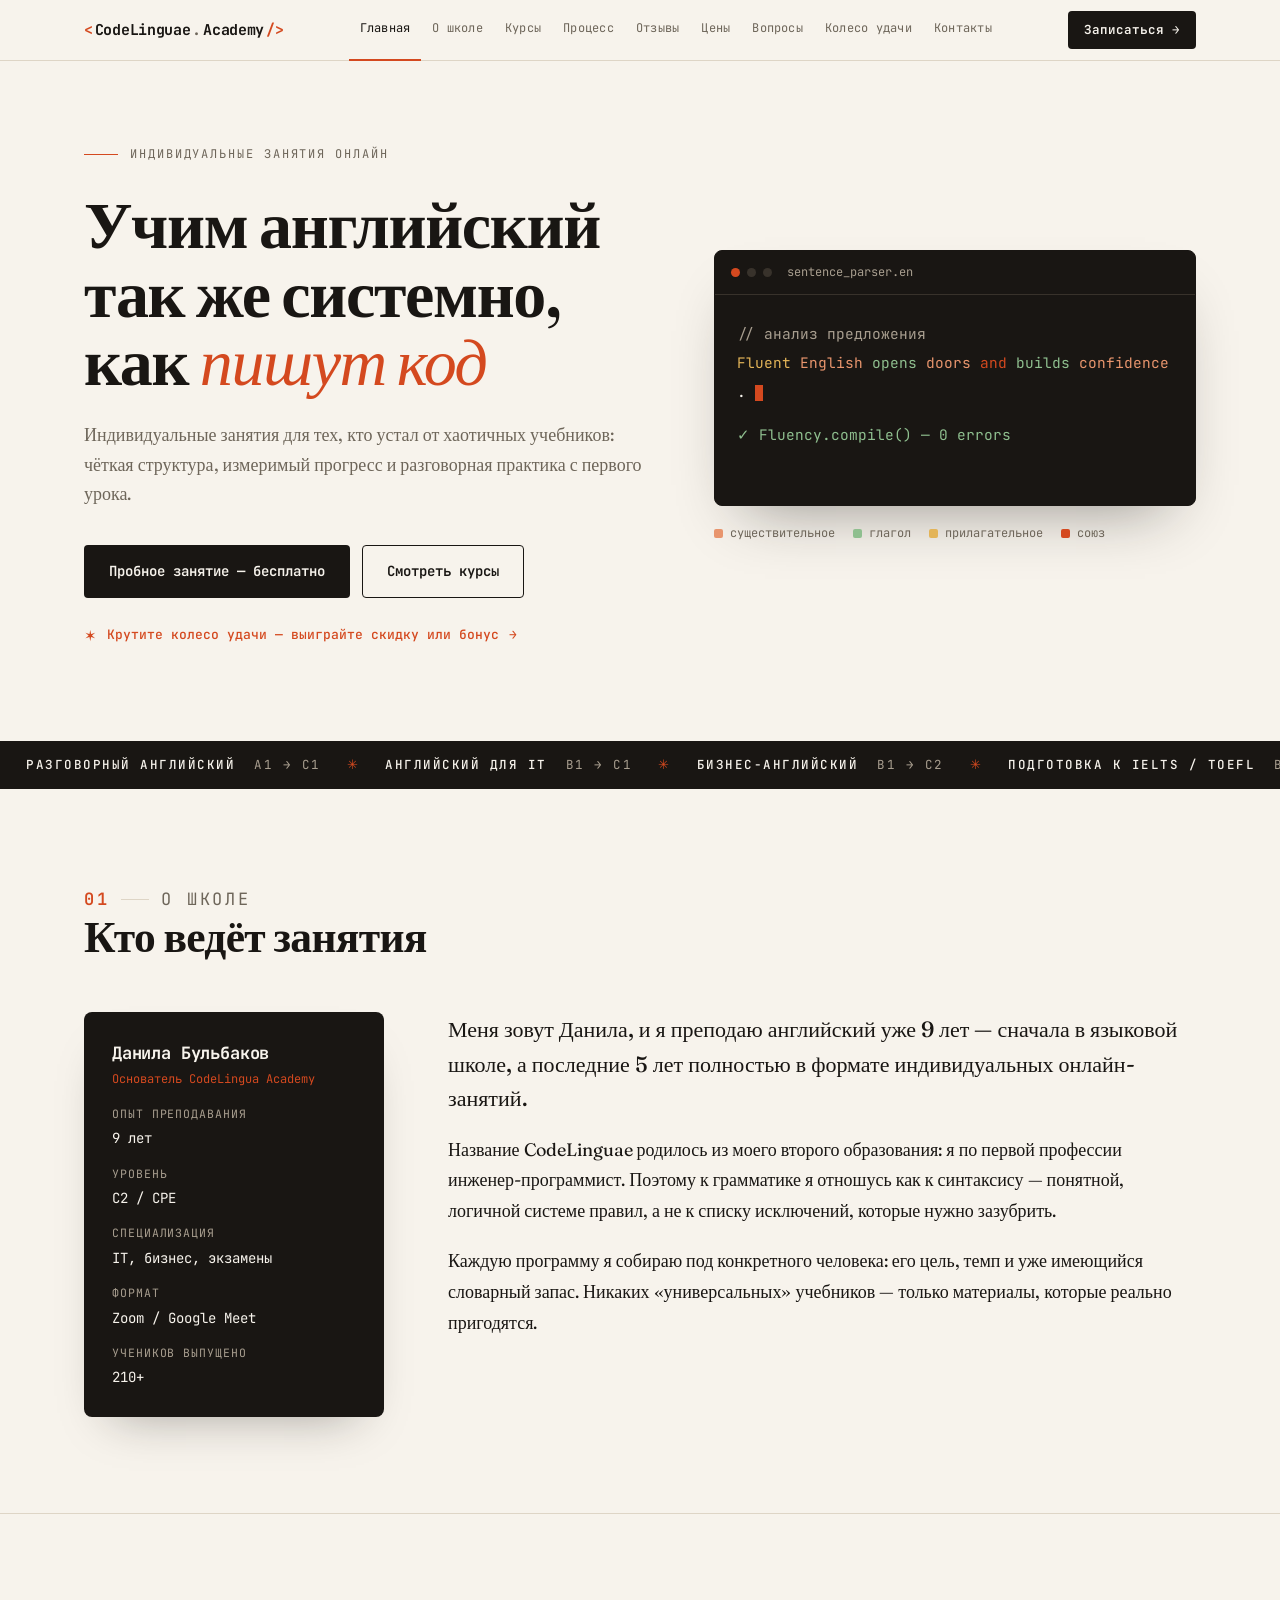
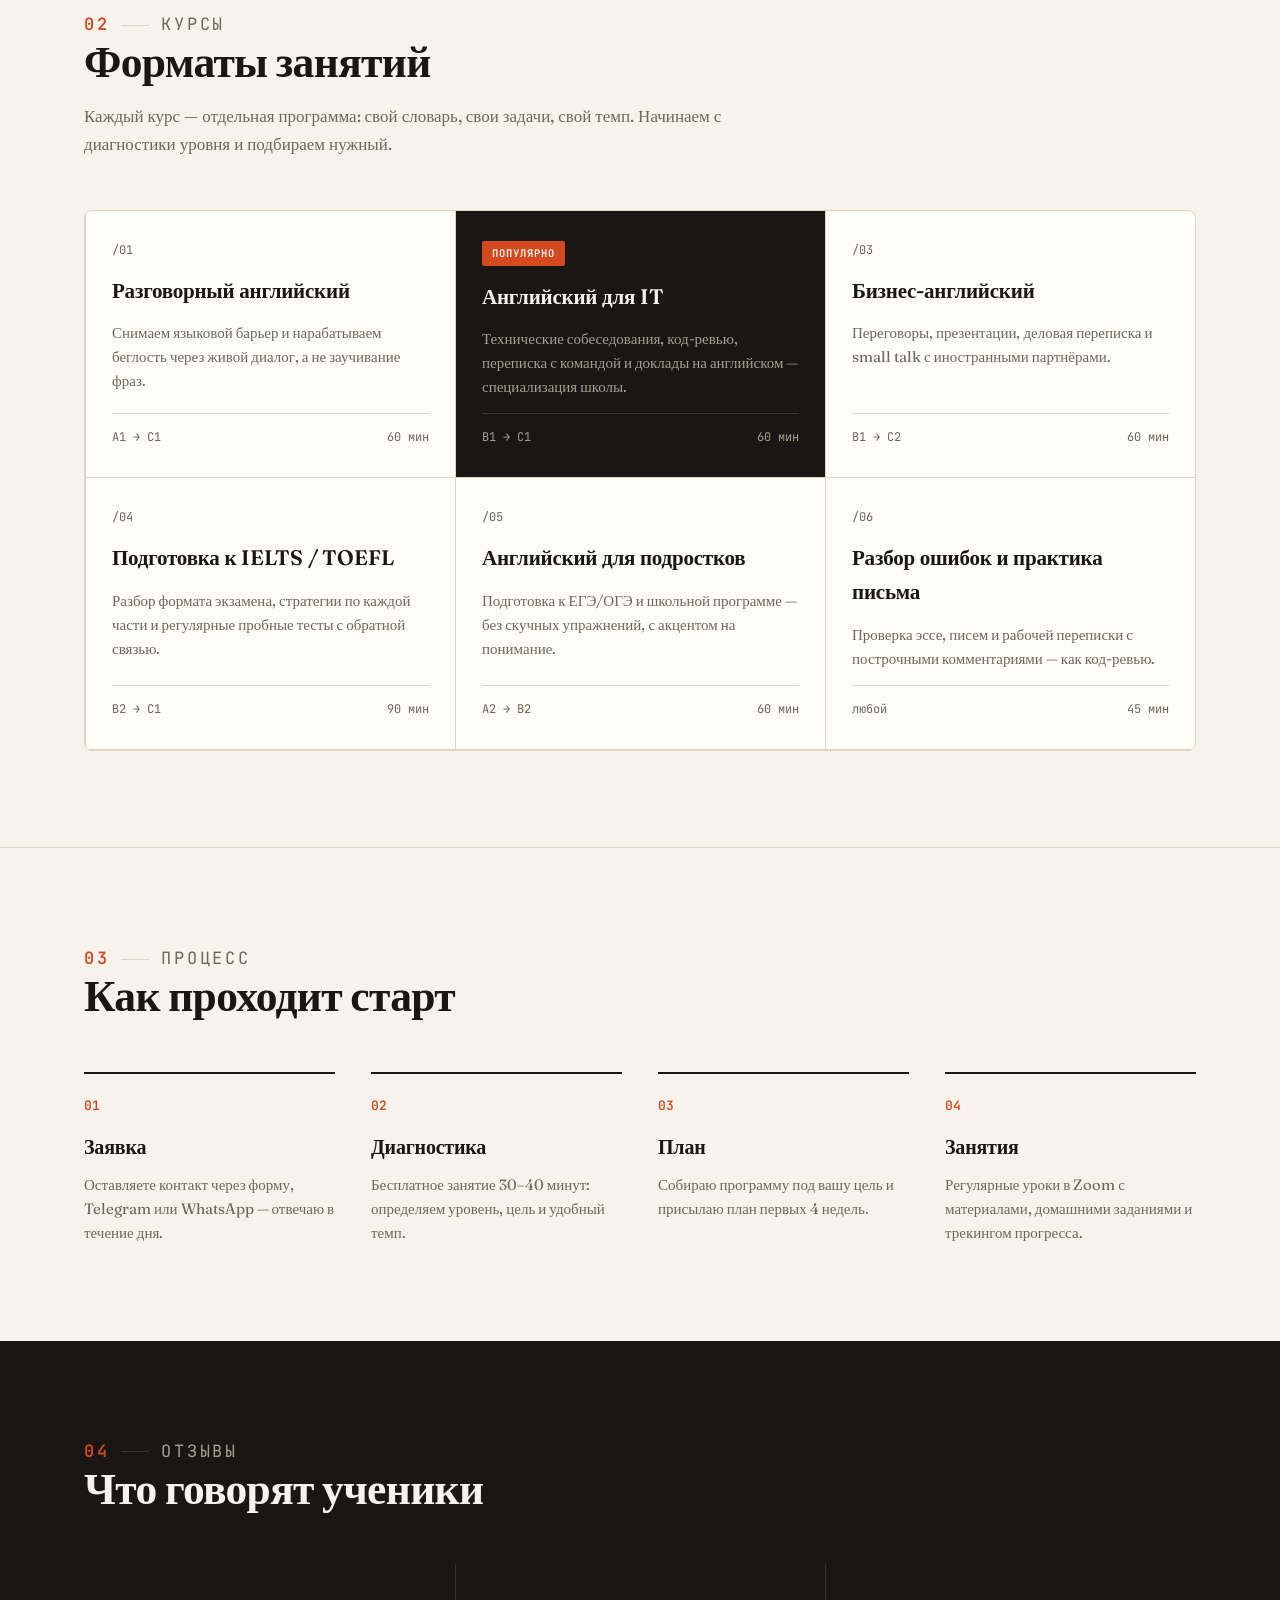
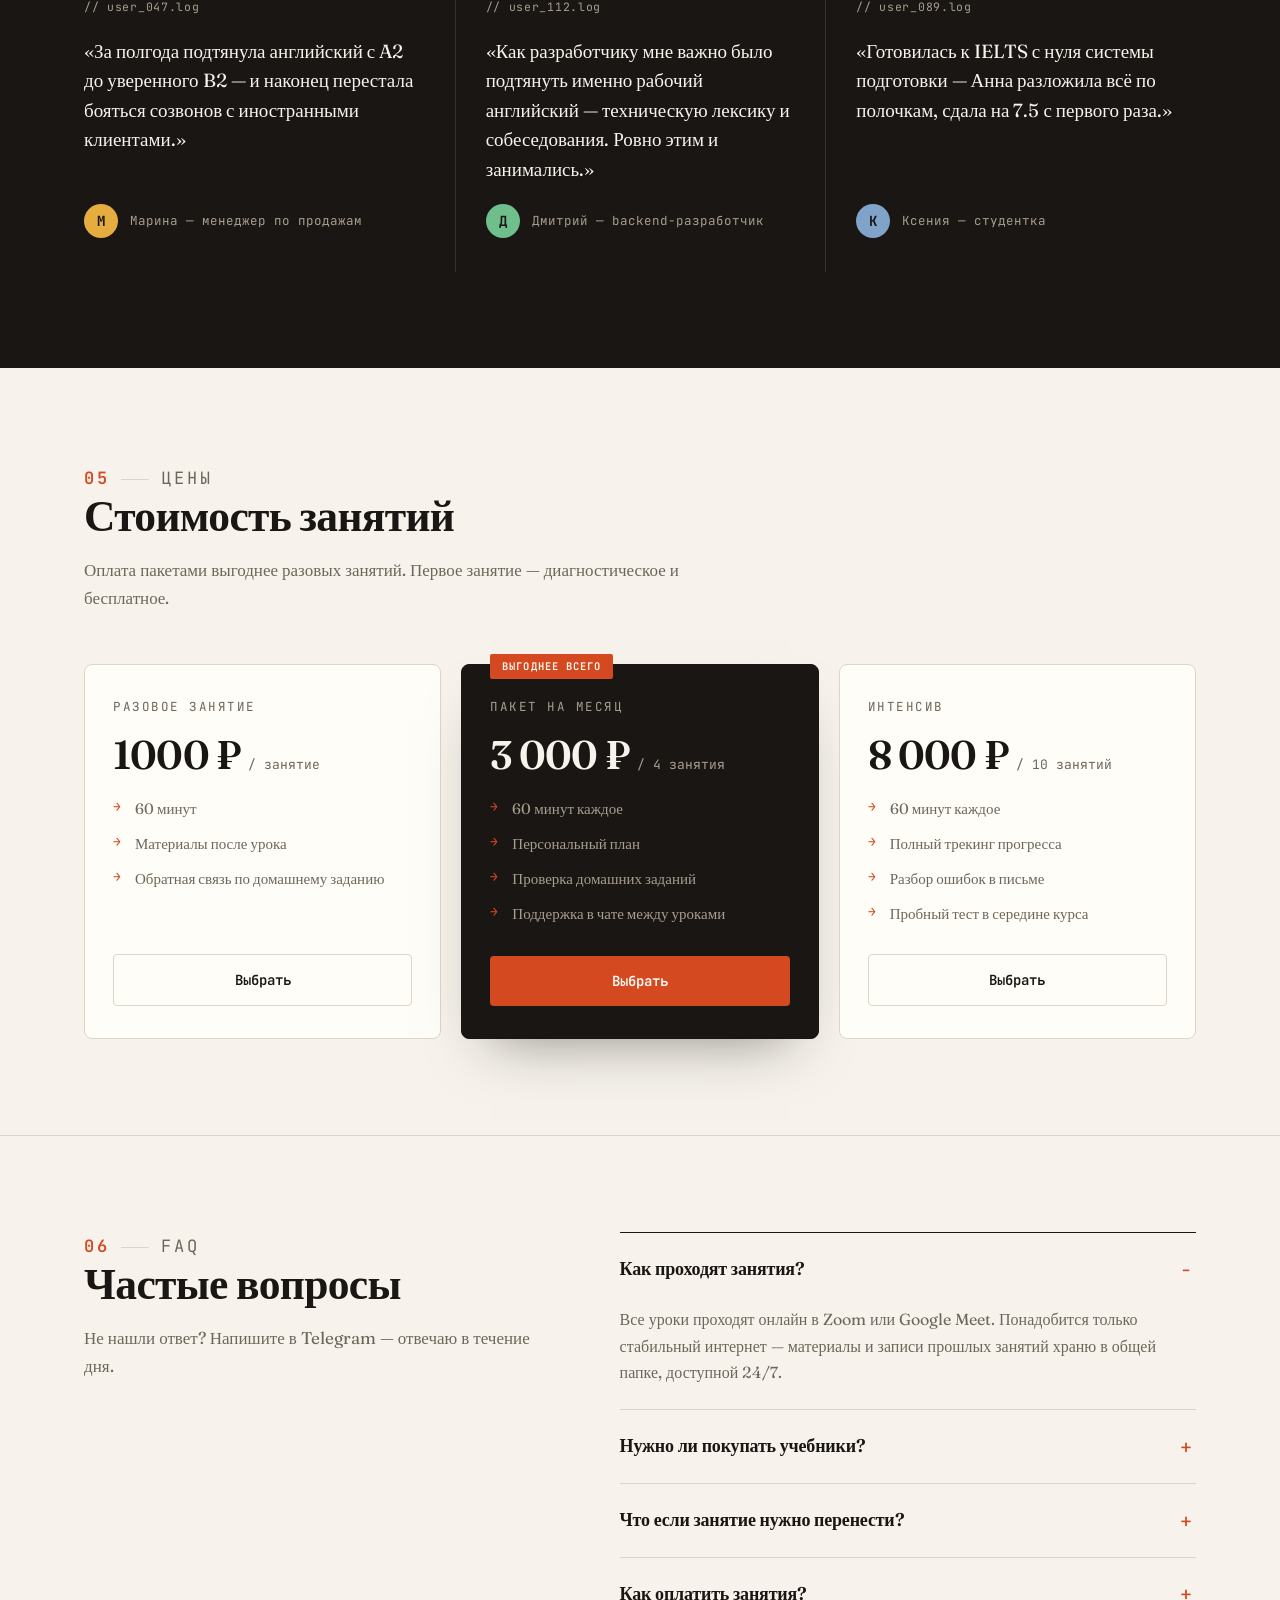
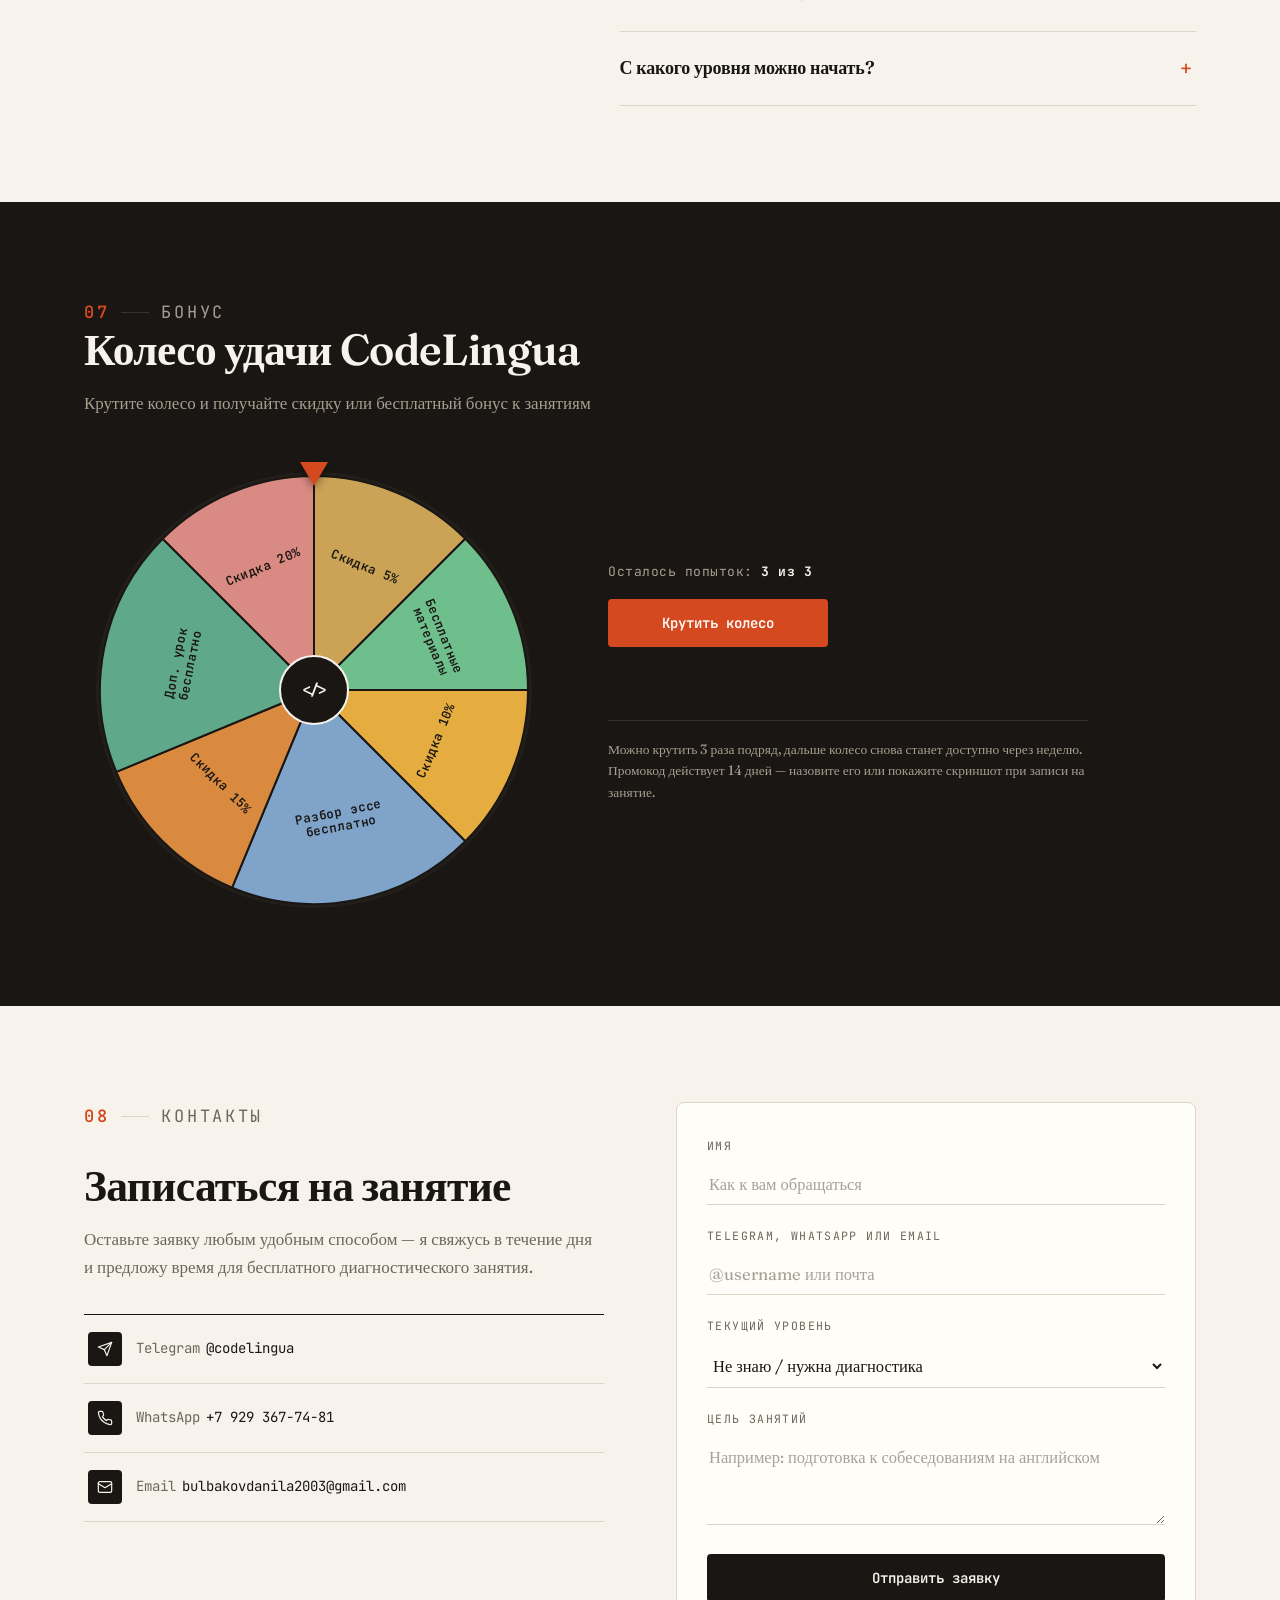
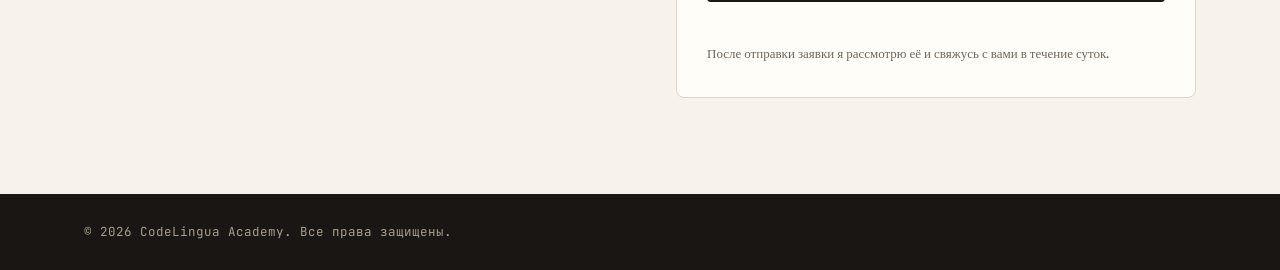
==== commit 2ccd9877: "Some changes" ====
--- a/index.html
+++ b/index.html
@@ -249,7 +249,7 @@
 <footer>
     <div class="wrap footer-inner">
         <span id="footerName"></span>
-        <span class="footer-code">Fluency.compile() &mdash; 0 errors</span>
+        <span class="footer-code"></span>
     </div>
 </footer>
 
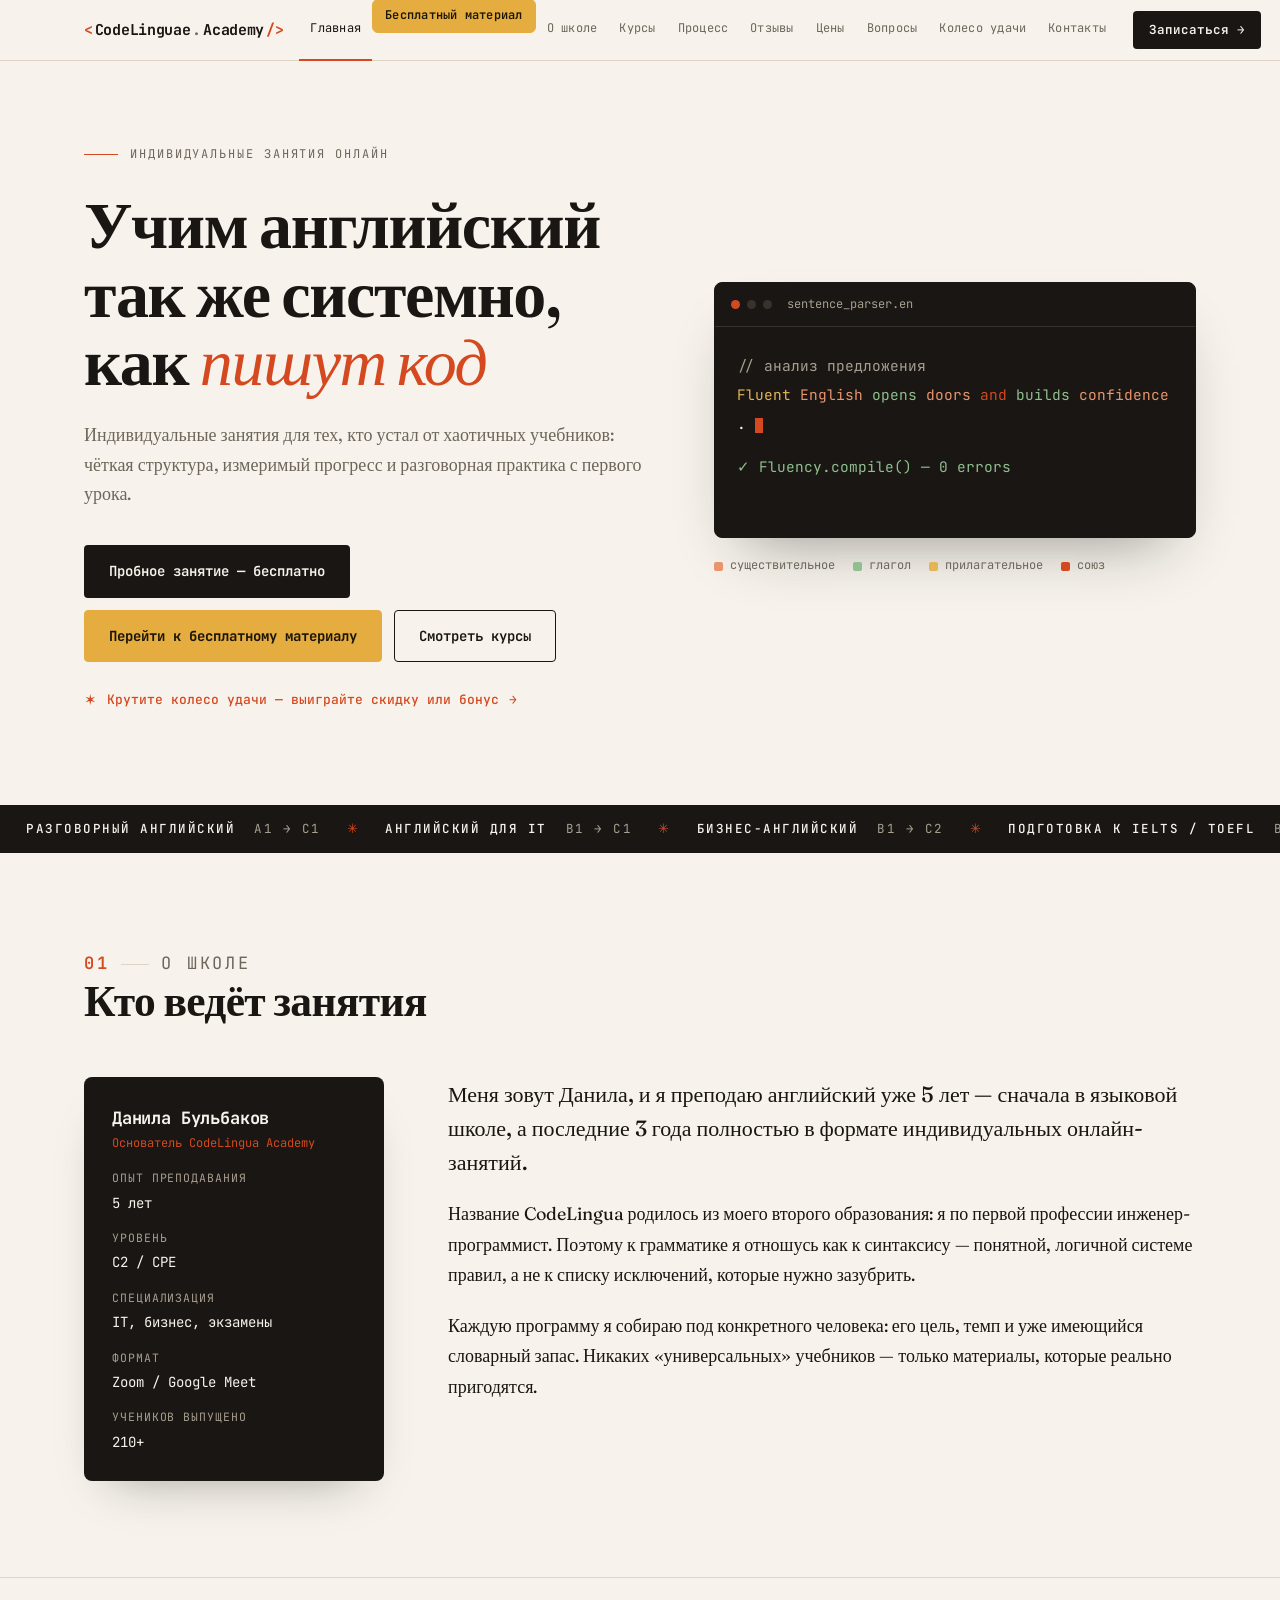
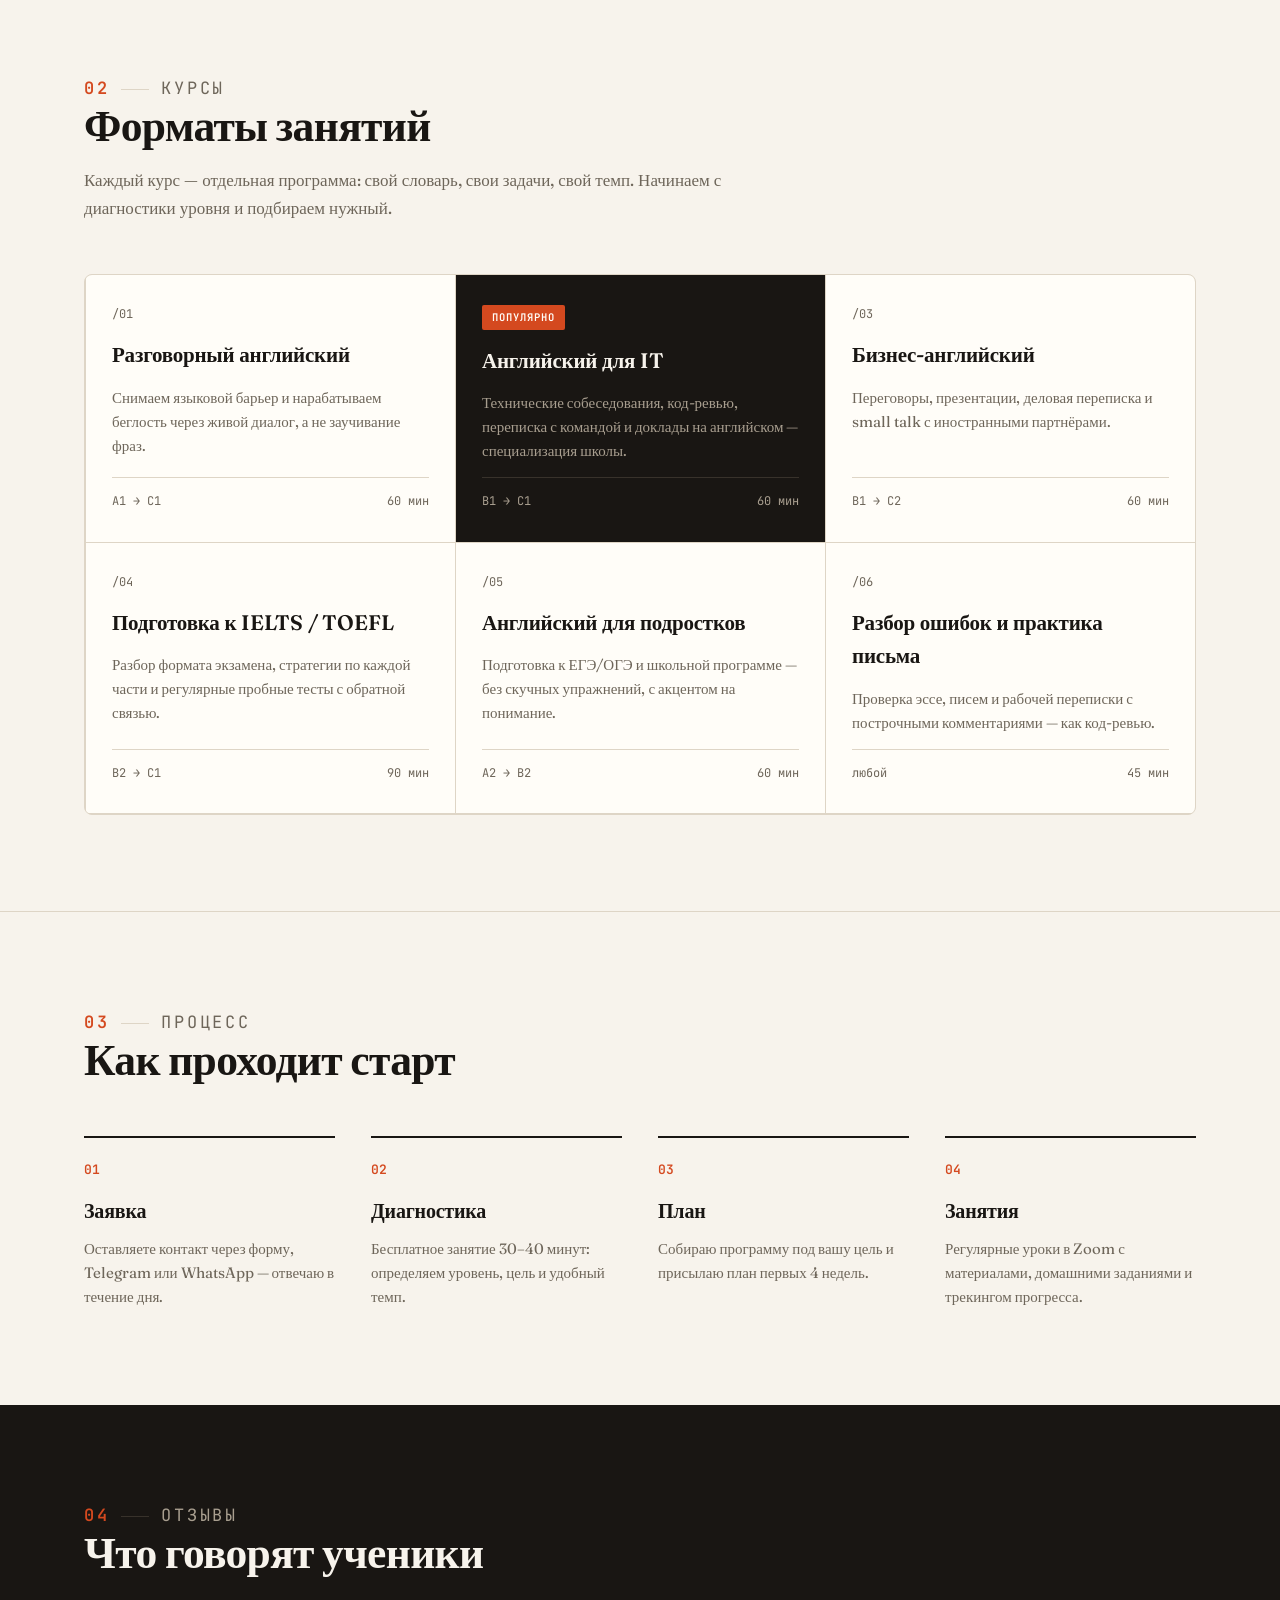
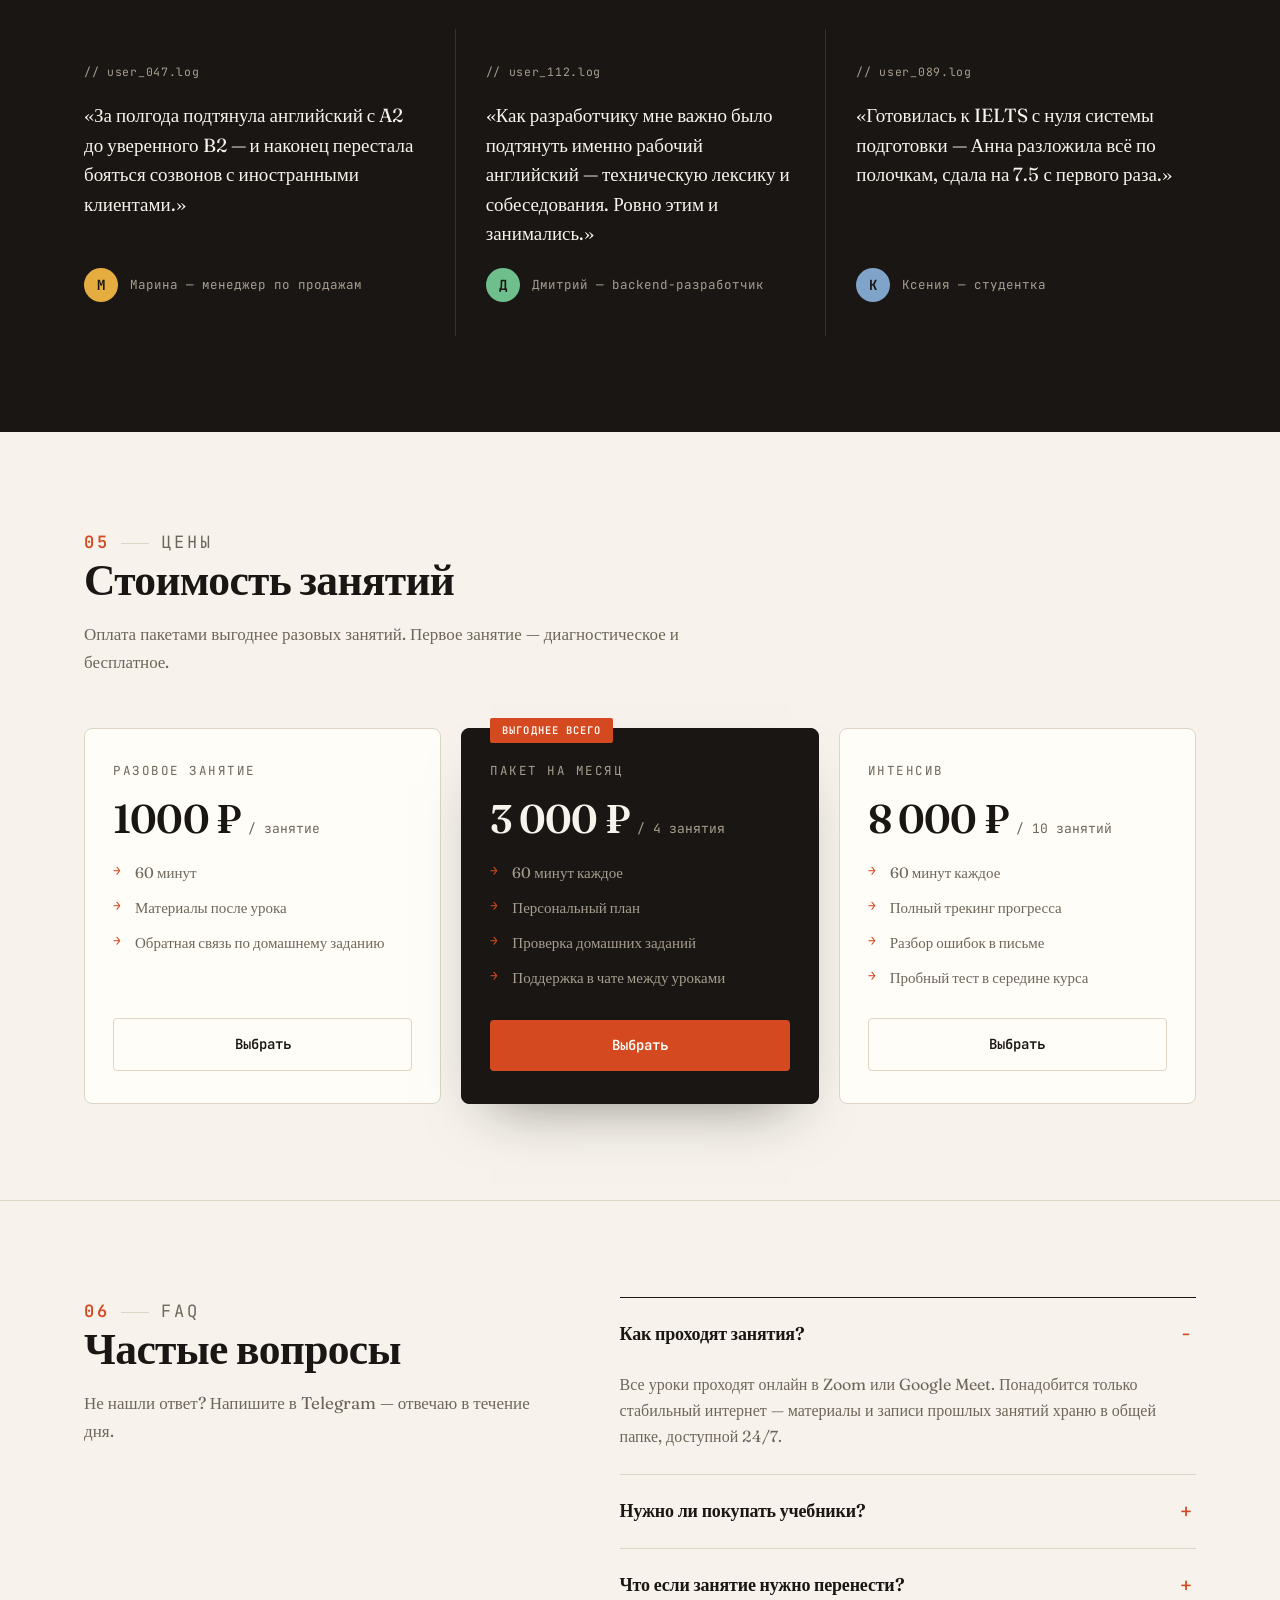
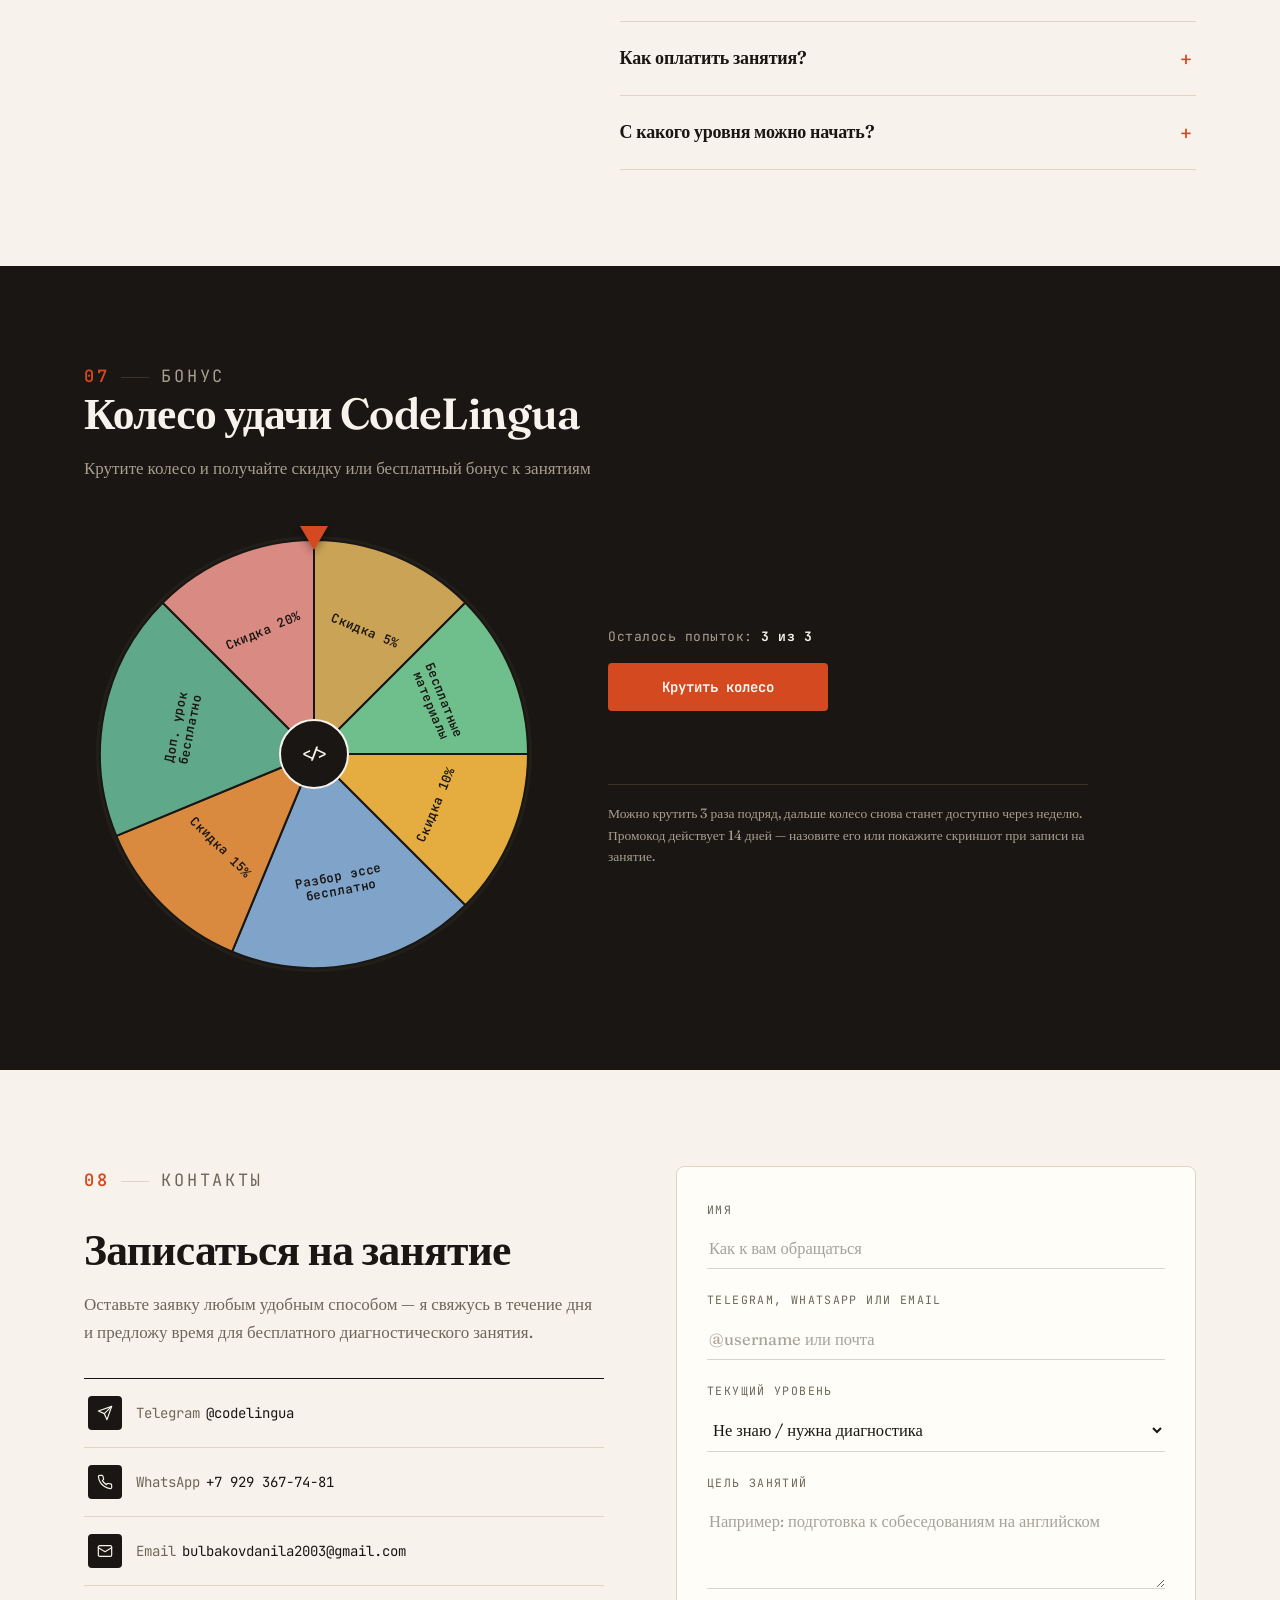
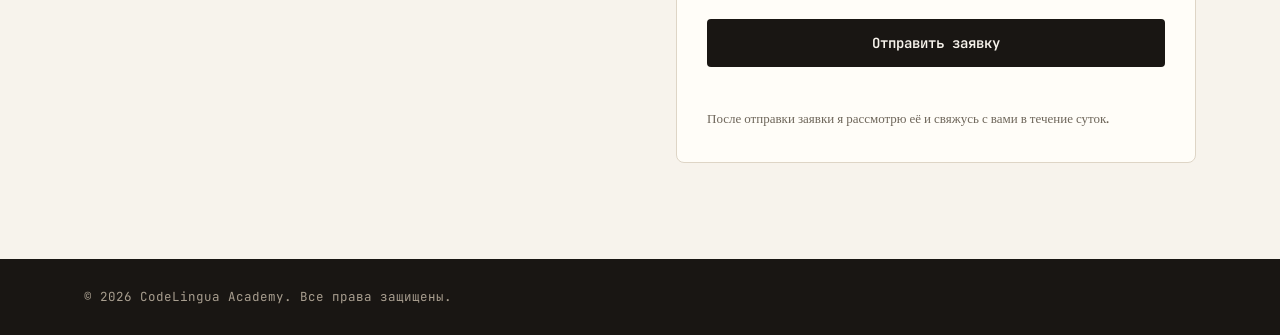
==== commit 265133cb: "I made free resources for it people" ====
--- a/index.html
+++ b/index.html
@@ -22,6 +22,7 @@
         <nav aria-label="Основная навигация">
             <ul class="tabs" id="tabs">
                 <li><a href="#top" class="active">Главная</a></li>
+                <li><a href="junior-interview.html" class="free-link">Бесплатный материал</a></li>
                 <li><a href="#about">О школе</a></li>
                 <li><a href="#courses">Курсы</a></li>
                 <li><a href="#process">Процесс</a></li>
@@ -30,6 +31,7 @@
                 <li><a href="#faq">Вопросы</a></li>
                 <li><a href="#wheel">Колесо удачи</a></li>
                 <li><a href="#contact">Контакты</a></li>
+
             </ul>
         </nav>
         <a href="#contact" class="nav-cta">Записаться <span aria-hidden="true">&rarr;</span></a>
@@ -52,6 +54,7 @@
                 <p class="lede" id="heroLede"></p>
                 <div class="hero-ctas">
                     <a href="#contact" class="btn btn-primary">Пробное занятие — бесплатно</a>
+                    <a href="junior-interview.html" class="btn btn-accent free-cta">Перейти к бесплатному материалу</a>
                     <a href="#courses" class="btn btn-ghost">Смотреть курсы</a>
                 </div>
                 <a href="#wheel" class="hero-wheel-link">
--- a/css/styles.css
+++ b/css/styles.css
@@ -649,4 +649,43 @@
     display:flex; justify-content:space-between; align-items:center; gap:16px; flex-wrap:wrap;
     font-family:var(--font-mono); font-size:12.5px;
 }
-.footer-code{color:var(--tok-verb);}+.footer-code{color:var(--tok-verb);}
+
+/* Подсветка «Бесплатный материал» */
+.tabs a.free-link {
+    color: #1a1508;
+    background: #e5ac3f;
+    border: 1px solid #e5ac3f;
+    font-weight: 600;
+    border-radius: 6px;
+    padding: 6px 12px;
+}
+
+.tabs a.free-link:hover {
+    background: #f0c96a;
+    border-color: #f0c96a;
+    color: #1a1508;
+}
+
+/* Пульсация, чтобы глаз цеплялся */
+@keyframes free-pulse {
+    0%, 100% { box-shadow: 0 0 0 0 rgba(229, 172, 63, 0.5); }
+    50% { box-shadow: 0 0 0 6px rgba(229, 172, 63, 0); }
+}
+
+.tabs a.free-link,
+.free-cta {
+    animation: free-pulse 2.2s ease-in-out infinite;
+}
+
+.free-cta {
+    background: #e5ac3f;
+    color: #1a1508;
+    border-color: #e5ac3f;
+    font-weight: 700;
+}
+
+.free-cta:hover {
+    filter: brightness(1.08);
+    color: #1a1508;
+}
